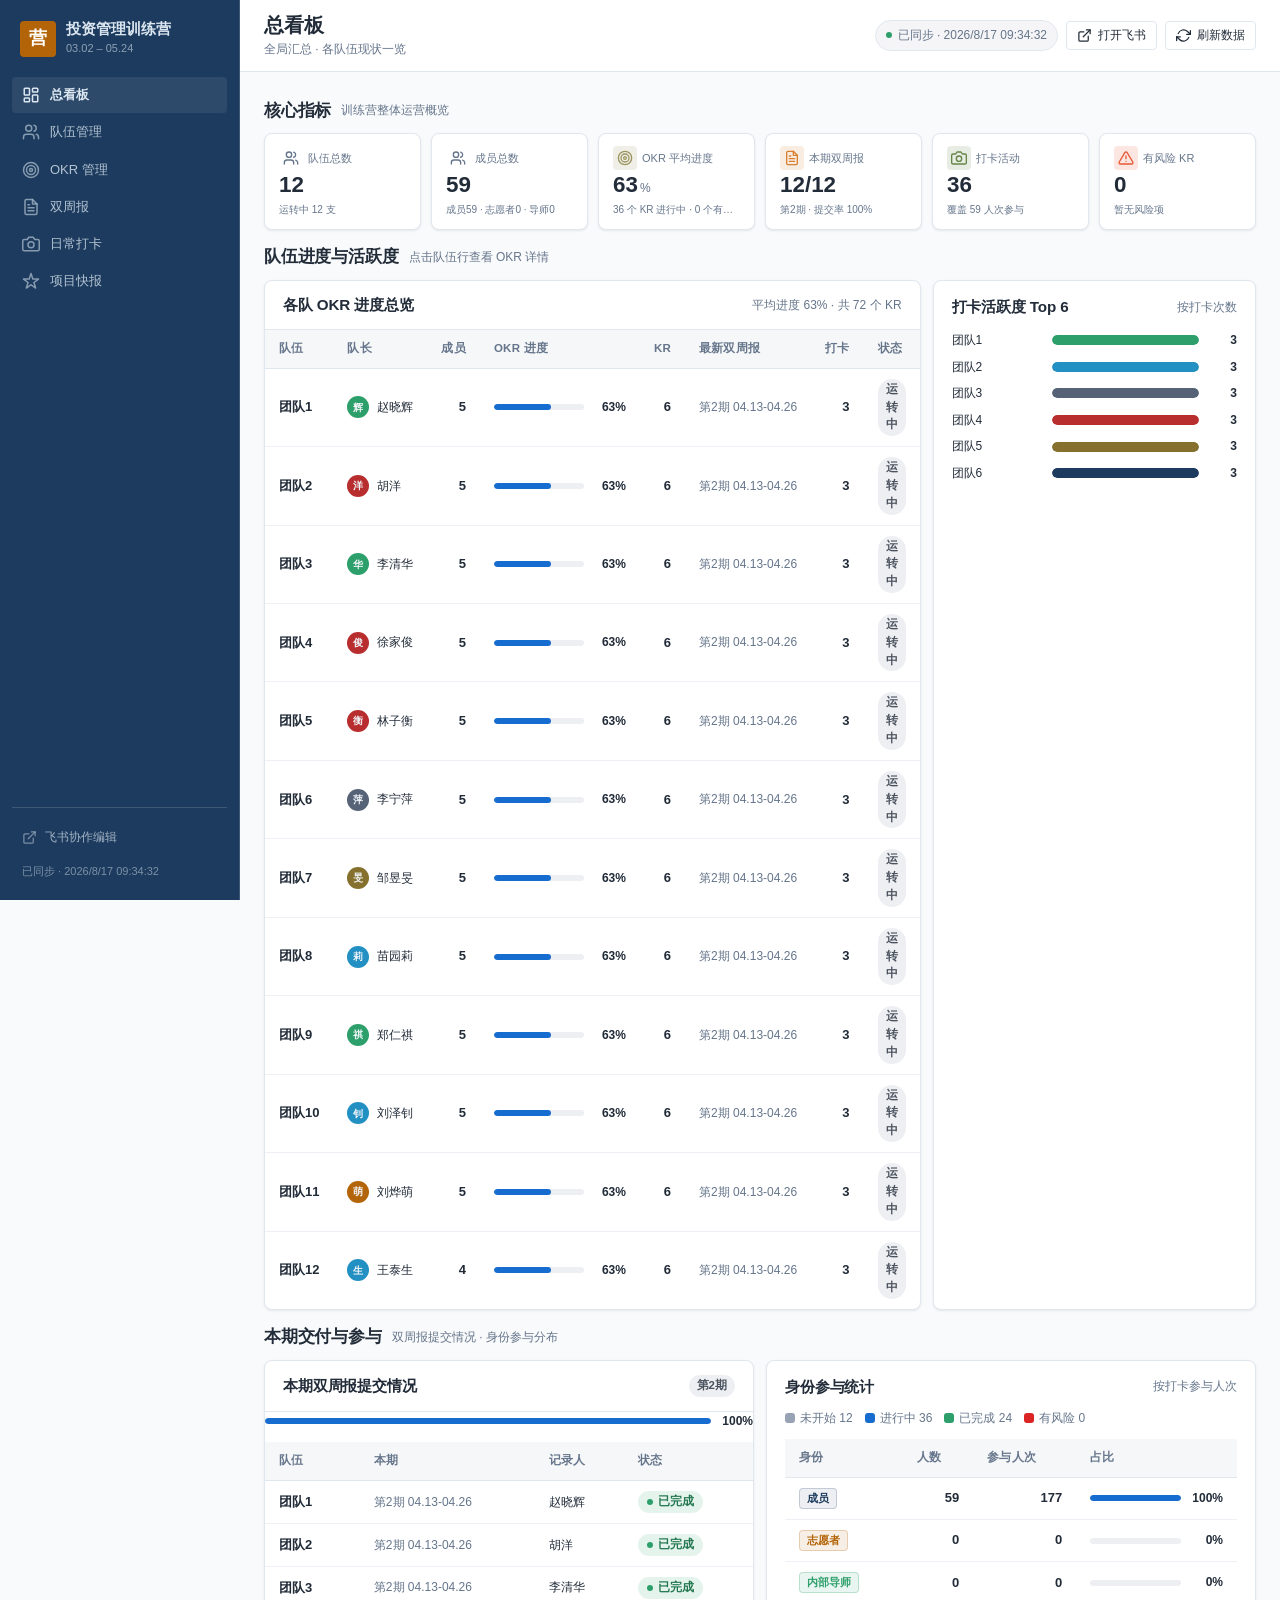
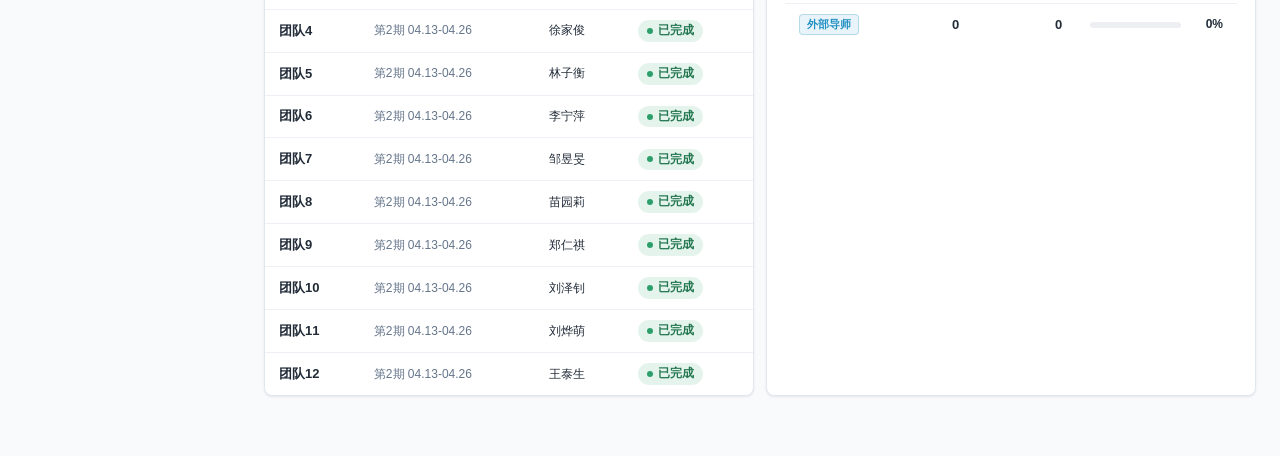
==== index.html @ fb4d17b4 "init: 投资管理训练营运营看板 + 飞书API自动同步" ====
<!DOCTYPE html>
<html lang="zh-CN">
<head>
  <meta charset="UTF-8">
  <meta name="viewport" content="width=device-width, initial-scale=1.0">
  <title>总看板 · 投资管理训练营运营进度看板</title>
  <link rel="stylesheet" href="assets/css/kanban.css">
</head>
<body>
<script src="assets/js/data.js"></script>
<script src="assets/js/app.js"></script>
<script>
(function () {
  const view = K.mount('overview', {
    title: '总看板',
    crumb: '全局汇总 · 各队伍现状一览',
    tools: '<button class="btn btn-outline btn-sm" onclick="K.openFeishu()">' + K.icon('external', 15) + ' 打开飞书</button><button class="btn btn-outline btn-sm" onclick="K.toast(\'管理员运行同步脚本即可刷新：node scripts/sync-via-lark-cli.mjs\')">' + K.icon('refresh', 15) + ' 刷新数据</button>'
  });

  const D = K.data;
  const teams = K.teams();
  const krs = D.keyResults || [];
  const reports = D.biweeklyReports || [];
  const checkins = D.checkins || [];
  const members = D.members || [];

  // 最新双周期
  const periodNum = (label) => { const m = /第(\d+)期/.exec(label || ''); return m ? +m[1] : 0; };
  const maxPeriod = reports.reduce((a, r) => Math.max(a, periodNum(r.period)), 0);
  const latestLabel = maxPeriod ? `第${maxPeriod}期` : '—';
  const submittedTeamIds = new Set(reports.filter(r => periodNum(r.period) === maxPeriod).map(r => r.teamId));
  const submitRate = teams.length ? Math.round(submittedTeamIds.size / teams.length * 100) : 0;

  const avgProgress = krs.length ? Math.round(krs.reduce((a, k) => a + k.progress, 0) / krs.length) : 0;
  const doingKRs = krs.filter(k => k.status === '进行中').length;
  const riskKRs = krs.filter(k => k.status === '有风险').length;

  // 身份统计
  const idStats = K.identityStats();

  // 打卡 Top（按次数）
  const checkinTop = teams.map(t => ({ t, n: K.checkinCount(t.id) })).sort((a, b) => b.n - a.n).slice(0, 6);
  const maxChk = Math.max(1, ...checkinTop.map(x => x.n));

  // 打卡覆盖人次（合并队伍与志愿者参与者）
  const checkinParticipants = new Set(checkins.flatMap(c => [...(c.teamParticipantIds || []), ...(c.volunteerParticipantIds || [])]));

  // 状态分布
  const statusDist = ['未开始', '进行中', '已完成', '有风险'].map(st => ({
    st, n: krs.filter(k => k.status === st).length
  }));
  const statusColor = { '未开始': 'var(--c-todo)', '进行中': 'var(--c-doing)', '已完成': 'var(--c-done)', '有风险': 'var(--c-risk)' };

  let html = '';

  // ===== 分区一：核心指标 =====
  html += '<div class="section-title"><h2>核心指标</h2><span class="hint">训练营整体运营概览</span></div>';
  html += '<div class="stat-grid mb-4">';
  html += K.statCard({ label: '队伍总数', value: teams.length, foot: `运转中 ${teams.filter(t => t.status === '运转中').length} 支`, ico: K.icon('users', 16) });
  html += K.statCard({ label: '成员总数', value: members.length, foot: `成员${idStats[0].count} · 志愿者${idStats[1].count} · 导师${idStats[2].count + idStats[3].count}`, ico: K.icon('users', 16) });
  html += K.statCard({ label: 'OKR 平均进度', value: avgProgress, unit: '%', foot: `${doingKRs} 个 KR 进行中 · ${riskKRs} 个有风险`, ico: K.icon('target', 16), icoColor: '55 24% 49%' });
  html += K.statCard({ label: '本期双周报', value: `${submittedTeamIds.size}/${teams.length}`, foot: `${latestLabel} · 提交率 ${submitRate}%`, ico: K.icon('report', 16), icoColor: '28 70% 52%' });
  html += K.statCard({ label: '打卡活动', value: checkins.length, foot: `覆盖 ${checkinParticipants.size} 人次参与`, ico: K.icon('camera', 16), icoColor: '92 30% 40%' });
  html += K.statCard({ label: '有风险 KR', value: riskKRs, foot: riskKRs ? '需关注，见 OKR 管理' : '暂无风险项', ico: K.icon('alert', 16), icoColor: '12 78% 55%' });
  html += '</div>';

  // ===== 分区二：队伍进度与活跃度 =====
  html += '<div class="section-title"><h2>队伍进度与活跃度</h2><span class="hint">点击队伍行查看 OKR 详情</span></div>';
  html += '<div class="grid mb-4" style="grid-template-columns: 1.9fr 1fr">';
  // 各队 OKR 进度表
  html += '<div class="card card-flush"><div class="card-head"><h2>各队 OKR 进度总览</h2><div class="head-spacer"></div><span class="text-muted text-sm">平均进度 ' + avgProgress + '% · 共 ' + krs.length + ' 个 KR</span></div><div class="card-body"><div class="table-wrap"><table class="table"><thead><tr><th style="white-space:nowrap">队伍</th><th style="white-space:nowrap">队长</th><th class="text-right" style="white-space:nowrap">成员</th><th style="min-width:160px">OKR 进度</th><th class="text-right" style="white-space:nowrap">KR</th><th style="white-space:nowrap">最新双周报</th><th class="text-right" style="white-space:nowrap">打卡</th><th style="white-space:nowrap">状态</th></tr></thead><tbody>';
  teams.forEach(t => {
    const prog = K.teamProgress(t.id);
    const tkrs = K.krs(t.id);
    const rep = K.latestReport(t.id);
    const row = `location.href='okr.html?team=${t.id}'`;
    html += `<tr class="row-link" onclick="${row}" style="cursor:pointer">`;
    html += `<td class="cell-strong" style="white-space:nowrap">${K.escape(t.name)}</td>`;
    html += `<td><div class="flex items-center gap-2" style="white-space:nowrap">${K.avatar(t.leader, 'sm')}<span class="text-sm">${K.escape(t.leader)}</span></div></td>`;
    html += `<td class="text-right tnum">${t.memberCount}</td>`;
    html += `<td>${K.progressHtml(prog, prog === 100 ? '已完成' : prog === 0 ? '未开始' : '进行中')}</td>`;
    html += `<td class="text-right tnum">${tkrs.length}</td>`;
    html += `<td class="cell-muted text-sm" style="white-space:nowrap">${rep ? K.escape(rep.period) : '<span class="text-muted">未提交</span>'}</td>`;
    html += `<td class="text-right tnum">${K.checkinCount(t.id)}</td>`;
    html += `<td><span class="chip">${K.escape(t.status)}</span></td>`;
    html += '</tr>';
  });
  html += '</tbody></table></div></div></div>';

  // 打卡活跃度 Top 6（横向进度条，更易读）
  html += '<div class="card card-pad"><div class="card-head" style="padding:0 0 14px;border:none"><h2>打卡活跃度 Top 6</h2><div class="head-spacer"></div><span class="text-muted text-sm">按打卡次数</span></div>';
  checkinTop.forEach(x => {
    const pct = Math.round(x.n / maxChk * 100);
    const col = K.colorFor(x.t.name);
    html += `<div class="progress mb-2" style="gap:10px">`;
    html += `<span class="text-sm" style="width:90px;flex-shrink:0;white-space:nowrap;overflow:hidden;text-overflow:ellipsis" title="${K.escape(x.t.name)}">${K.escape(x.t.name)}</span>`;
    html += `<div class="pbar" style="height:10px"><div class="pfill" style="width:${Math.max(3, pct)}%;background:hsl(${col})"></div></div>`;
    html += `<div class="pval" style="min-width:28px">${x.n}</div>`;
    html += `</div>`;
  });
  html += '</div>';
  html += '</div>';

  // ===== 分区三：本期交付与参与 =====
  html += '<div class="section-title"><h2>本期交付与参与</h2><span class="hint">双周报提交情况 · 身份参与分布</span></div>';
  html += '<div class="grid grid-2">';
  // 双周报提交情况
  html += '<div class="card card-flush"><div class="card-head"><h2>本期双周报提交情况</h2><div class="head-spacer"></div><span class="chip">' + K.escape(latestLabel) + '</span></div><div class="card-body">';
  html += '<div class="progress mb-3"><div class="pbar"><div class="pfill" style="width:'+submitRate+'%"></div></div><div class="pval">'+submitRate+'%</div></div>';
  html += '<div class="table-wrap"><table class="table"><thead><tr><th>队伍</th><th>本期</th><th>记录人</th><th>状态</th></tr></thead><tbody>';
  teams.forEach(t => {
    const rep = reports.filter(r => r.teamId === t.id && periodNum(r.period) === maxPeriod)[0];
    html += '<tr>';
    html += `<td class="cell-strong">${K.escape(t.name)}</td>`;
    html += `<td class="cell-muted text-sm">${rep ? K.escape(rep.period) : '—'}</td>`;
    html += `<td class="text-sm">${rep ? K.escape(rep.recorder) : '—'}</td>`;
    html += `<td>${rep ? K.statusChip('已完成') : '<span class="status status--todo"><span class="sdot"></span>未提交</span>'}</td>`;
    html += '</tr>';
  });
  html += '</tbody></table></div></div></div>';

  // 身份参与统计
  html += '<div class="card card-pad"><div class="card-head" style="padding:0 0 12px;border:none"><h2>身份参与统计</h2><div class="head-spacer"></div><span class="text-muted text-sm">按打卡参与人次</span></div>';
  html += '<div class="legend mb-3">';
  statusDist.forEach(d => html += `<span class="lg"><span class="lg-sw" style="background:hsl(${statusColor[d.st]})"></span>${K.escape(d.st)} ${d.n}</span>`);
  html += '</div>';
  html += '<div class="table-wrap"><table class="table"><thead><tr><th>身份</th><th class="text-right">人数</th><th class="text-right">参与人次</th><th style="min-width:120px">占比</th></tr></thead><tbody>';
  const totalPart = idStats.reduce((a, x) => a + x.participation, 0) || 1;
  idStats.forEach(x => {
    const pct = Math.round(x.participation / totalPart * 100);
    html += `<tr><td>${K.identityBadge(x.identity)}</td><td class="text-right tnum">${x.count}</td><td class="text-right tnum">${x.participation}</td><td>${K.progressHtml(pct, '进行中')}</td></tr>`;
  });
  html += '</tbody></table></div></div>';
  html += '</div>';

  view.innerHTML = html;
})();
</script>
</body>
</html>
---- assets/css/kanban.css ----
/* ==========================================================================
   投资管理训练营 · 运营进度看板
   kanban.css — 专业商务仪表盘样式（深蓝主题）
   含：主题 token + 语义 token + 组件样式（原 colors_and_type.css 已合并）
   ========================================================================== */

/* ---------- 主题 token ---------- */
:root {
  --background: 220 14% 98%;
  --card: 0 0% 100%;
  --popover: 0 0% 100%;

  --foreground: 215 25% 18%;
  --card-foreground: 215 25% 18%;
  --popover-foreground: 215 25% 18%;
  --muted-foreground: 215 16% 47%;

  --primary: 212 54% 24%;
  --primary-foreground: 210 40% 96%;
  --secondary: 215 16% 47%;
  --secondary-foreground: 0 0% 100%;
  --muted: 220 14% 94%;
  --accent: 32 91% 37%;
  --accent-foreground: 0 0% 100%;

  --destructive: 0 72% 42%;
  --destructive-foreground: 0 0% 100%;

  --border: 214 32% 91%;
  --input: 220 14% 94%;
  --ring: 212 54% 24%;

  --chart-1: 212 54% 24%;
  --chart-2: 32 91% 37%;
  --chart-3: 0 72% 42%;
  --chart-4: 152 56% 40%;
  --chart-5: 199 70% 45%;

  --sidebar: 212 54% 24%;
  --sidebar-foreground: 210 40% 90%;
  --sidebar-primary: 210 40% 96%;
  --sidebar-primary-foreground: 212 54% 24%;
  --sidebar-accent: 212 40% 30%;
  --sidebar-accent-foreground: 210 40% 96%;
  --sidebar-border: 212 30% 35%;
  --sidebar-ring: 210 40% 96%;

  --font-sans: -apple-system, BlinkMacSystemFont, "Segoe UI", "PingFang SC", "Microsoft YaHei", "Hiragino Sans GB", sans-serif;
  --font-serif: var(--font-sans);
  --font-mono: ui-monospace, "Cascadia Code", "Consolas", monospace;
  --radius: 8px;
  --shadow-x: 0px;
  --shadow-y: 1px;
  --shadow-blur: 3px;
  --shadow-spread: 0px;
  --shadow-opacity: 0.06;
  --shadow-color: hsl(215 25% 18%);
  --shadow-2xs: 0px 1px 2px 0px hsl(215 25% 18% / 0.04);
  --shadow-xs: 0px 1px 3px 0px hsl(215 25% 18% / 0.05);
  --shadow-sm: 0px 1px 3px 0px hsl(215 25% 18% / 0.06), 0px 1px 2px -1px hsl(215 25% 18% / 0.05);
  --shadow: 0px 2px 4px 0px hsl(215 25% 18% / 0.07), 0px 1px 2px -1px hsl(215 25% 18% / 0.05);
  --shadow-md: 0px 4px 6px -1px hsl(215 25% 18% / 0.08), 0px 2px 4px -2px hsl(215 25% 18% / 0.05);
  --shadow-lg: 0px 6px 12px -2px hsl(215 25% 18% / 0.10), 0px 4px 6px -2px hsl(215 25% 18% / 0.06);
  --shadow-xl: 0px 10px 20px -3px hsl(215 25% 18% / 0.12), 0px 6px 10px -4px hsl(215 25% 18% / 0.08);
  --shadow-2xl: 0px 20px 40px -8px hsl(215 25% 18% / 0.15);
  --tracking-normal: 0;
  --spacing: 0.25rem;

  /* ---------- 语义扩展 token ---------- */
  --r-card: 8px;
  --r-panel: 6px;
  --r-table: 6px;
  --r-sm: 4px;
  --r-pill: 999px;

  --font-display: var(--font-sans);
  --font-body: var(--font-sans);
  --font-mono: ui-monospace, "Cascadia Code", "Consolas", monospace;

  --c-todo: 215 16% 65%;
  --c-todo-fg: 215 20% 35%;
  --c-doing: 212 80% 45%;
  --c-doing-fg: 212 80% 30%;
  --c-done: 152 56% 40%;
  --c-done-fg: 152 56% 30%;
  --c-risk: 0 72% 50%;
  --c-risk-fg: 0 72% 42%;

  --id-member: 212 54% 24%;
  --id-volunteer: 32 91% 37%;
  --id-mentor-in: 152 56% 40%;
  --id-mentor-out: 199 70% 45%;

  --shadow-card: 0 1px 3px hsl(215 25% 18% / 0.06), 0 1px 2px hsl(215 25% 18% / 0.04);
  --shadow-pop: 0 8px 30px hsl(215 25% 18% / 0.12);
  --sidebar-w: 240px;
}

body {
  letter-spacing: var(--tracking-normal);
}

/* ---------- 基础重置 ---------- */
*, *::before, *::after { box-sizing: border-box; }
html { -webkit-text-size-adjust: 100%; }
body {
  margin: 0;
  font-family: var(--font-body);
  font-size: 14px;
  line-height: 1.55;
  color: hsl(var(--foreground));
  background: hsl(var(--background));
  -webkit-font-smoothing: antialiased;
}
h1, h2, h3, h4 { font-family: var(--font-display); font-weight: 600; letter-spacing: -0.01em; margin: 0; line-height: 1.3; }
h1 { font-size: 1.5rem; }
h2 { font-size: 1.1rem; }
h3 { font-size: 1rem; }
a { color: inherit; text-decoration: none; }
button { font-family: inherit; cursor: pointer; }
input, select, textarea { font-family: inherit; font-size: inherit; }
img { max-width: 100%; display: block; }
::selection { background: hsl(var(--primary) / 0.12); }

/* ---------- 应用骨架 ---------- */
.app-shell { display: grid; grid-template-columns: var(--sidebar-w) 1fr; min-height: 100vh; }

/* 侧边栏 — 深蓝底 */
.sidebar {
  position: sticky; top: 0; align-self: start;
  height: 100vh; overflow-y: auto;
  background: hsl(var(--sidebar));
  border-right: 1px solid hsl(var(--sidebar-border));
  display: flex; flex-direction: column;
  padding: 16px 12px 12px;
}
.brand { display: flex; align-items: center; gap: 10px; padding: 4px 8px 16px; }
.brand-mark {
  width: 36px; height: 36px; border-radius: var(--r-sm); flex-shrink: 0;
  background: hsl(var(--accent)); color: hsl(var(--accent-foreground));
  display: grid; place-items: center; font-weight: 700; font-size: 1.1rem;
}
.brand-text .brand-name { font-weight: 600; font-size: 0.95rem; line-height: 1.2; color: hsl(var(--sidebar-foreground)); }
.brand-text .brand-sub { font-size: 11px; color: hsl(var(--sidebar-foreground) / 0.6); margin-top: 2px; }

.nav-section { margin-top: 4px; }
.nav-item {
  display: flex; align-items: center; gap: 10px;
  padding: 8px 10px; border-radius: var(--r-sm);
  color: hsl(var(--sidebar-foreground) / 0.8); font-weight: 500; font-size: 13px;
  transition: background 0.12s, color 0.12s;
  margin-bottom: 1px;
}
.nav-item .nav-ico { width: 18px; height: 18px; flex-shrink: 0; opacity: 0.7; }
.nav-item:hover { background: hsl(var(--sidebar-accent)); color: hsl(var(--sidebar-foreground)); }
.nav-item.active { background: hsl(var(--sidebar-accent)); color: hsl(var(--sidebar-foreground)); font-weight: 600; }
.nav-item.active .nav-ico { opacity: 1; }
.nav-item .nav-badge { margin-left: auto; font-size: 11px; background: hsl(var(--accent) / 0.8); color: #fff; padding: 1px 7px; border-radius: var(--r-pill); font-weight: 600; }

.sidebar-foot { margin-top: auto; padding-top: 12px; border-top: 1px solid hsl(var(--sidebar-border)); }
.sidebar-link { display: flex; align-items: center; gap: 8px; padding: 8px 10px; border-radius: var(--r-sm); color: hsl(var(--sidebar-foreground) / 0.7); font-size: 12px; transition: background 0.12s, color 0.12s; }
.sidebar-link:hover { background: hsl(var(--sidebar-accent)); color: hsl(var(--sidebar-foreground)); }
.sidebar-link svg { width: 15px; height: 15px; opacity: 0.7; }
.sidebar-sync { padding: 8px 10px; font-size: 11px; color: hsl(var(--sidebar-foreground) / 0.5); }

/* 主区 */
.main { display: flex; flex-direction: column; min-width: 0; }
.topbar {
  position: sticky; top: 0; z-index: 20;
  display: flex; align-items: center; gap: 14px;
  padding: 12px 24px;
  background: hsl(var(--card) / 0.92); backdrop-filter: blur(8px);
  border-bottom: 1px solid hsl(var(--border));
}
.topbar .page-title { display: flex; flex-direction: column; gap: 2px; }
.topbar .page-title h1 { font-size: 1.25rem; }
.topbar .page-title .crumb { font-size: 12px; color: hsl(var(--muted-foreground)); }
.topbar .topbar-spacer { flex: 1; }
.topbar .topbar-meta { display: flex; align-items: center; gap: 8px; }

.sync-chip {
  display: inline-flex; align-items: center; gap: 6px;
  font-size: 12px; color: hsl(var(--muted-foreground));
  padding: 5px 10px; border-radius: var(--r-pill);
  background: hsl(var(--muted) / 0.6); border: 1px solid hsl(var(--border));
}
.sync-chip .dot { width: 6px; height: 6px; border-radius: 50%; background: hsl(var(--c-done)); }
.sync-chip .dot.sample { background: hsl(var(--c-doing)); }

.content { padding: 24px 24px 60px; max-width: 1480px; width: 100%; }
.content-tight { padding-top: 8px; }

/* ---------- 卡片 ---------- */
.card {
  background: hsl(var(--card));
  border: 1px solid hsl(var(--border));
  border-radius: var(--r-card);
  box-shadow: var(--shadow-card);
}
.card-pad { padding: 16px 18px; }
.card-head { display: flex; align-items: center; gap: 10px; padding: 14px 18px; border-bottom: 1px solid hsl(var(--border)); }
.card-head h2, .card-head h3 { font-size: 0.95rem; }
.card-head .head-spacer { flex: 1; }
.card-body { padding: 14px 18px; }
.card-flush .card-body { padding: 0; }

.section-title { display: flex; align-items: center; gap: 10px; margin: 4px 0 12px; }
.section-title h2 { font-size: 1.05rem; }
.section-title .hint { font-size: 12px; color: hsl(var(--muted-foreground)); }

/* ---------- 指标卡 ---------- */
.stat-grid { display: grid; grid-template-columns: repeat(6, 1fr); gap: 10px; }
.stat { background: hsl(var(--card)); border: 1px solid hsl(var(--border)); border-radius: var(--r-card); padding: 12px 14px; box-shadow: var(--shadow-card); min-width: 0; }
.stat .stat-label { font-size: 11px; color: hsl(var(--muted-foreground)); display: flex; align-items: center; gap: 5px; white-space: nowrap; overflow: hidden; text-overflow: ellipsis; }
.stat .stat-value { font-size: 1.4rem; font-weight: 700; margin-top: 4px; line-height: 1; color: hsl(var(--foreground)); }
.stat .stat-value .unit { font-size: 0.75rem; color: hsl(var(--muted-foreground)); font-weight: 400; margin-left: 2px; }
.stat .stat-foot { font-size: 10px; color: hsl(var(--muted-foreground)); margin-top: 5px; white-space: nowrap; overflow: hidden; text-overflow: ellipsis; }
.stat .stat-ico { width: 24px; height: 24px; border-radius: var(--r-sm); display: grid; place-items: center; flex-shrink: 0; }
@media (max-width: 1200px) { .stat-grid { grid-template-columns: repeat(3, 1fr); } }
@media (max-width: 768px) { .stat-grid { grid-template-columns: repeat(2, 1fr); } }

/* ---------- 按钮 ---------- */
.btn { display: inline-flex; align-items: center; justify-content: center; gap: 6px; padding: 7px 14px; border-radius: var(--r-sm); border: 1px solid transparent; font-size: 13px; font-weight: 500; transition: all 0.12s; white-space: nowrap; background: transparent; }
.btn svg { width: 15px; height: 15px; }
.btn-primary { background: hsl(var(--primary)); color: hsl(var(--primary-foreground)); }
.btn-primary:hover { background: hsl(var(--primary) / 0.9); }
.btn-outline { border-color: hsl(var(--border)); color: hsl(var(--foreground)); background: hsl(var(--card)); }
.btn-outline:hover { background: hsl(var(--muted) / 0.5); border-color: hsl(var(--primary) / 0.3); }
.btn-ghost { color: hsl(var(--foreground) / 0.85); }
.btn-ghost:hover { background: hsl(var(--muted) / 0.6); }
.btn-accent { background: hsl(var(--accent)); color: hsl(var(--accent-foreground)); }
.btn-accent:hover { background: hsl(var(--accent) / 0.9); }
.btn-sm { padding: 5px 10px; font-size: 12px; }
.btn:disabled { opacity: 0.5; cursor: not-allowed; }

/* ---------- 徽标/状态/身份 ---------- */
.chip { display: inline-flex; align-items: center; gap: 4px; padding: 2px 8px; border-radius: var(--r-pill); font-size: 11.5px; font-weight: 600; background: hsl(var(--muted)); color: hsl(var(--foreground) / 0.8); }

.status { display: inline-flex; align-items: center; gap: 5px; padding: 2px 9px; border-radius: var(--r-pill); font-size: 11.5px; font-weight: 600; }
.status .sdot { width: 6px; height: 6px; border-radius: 50%; }
.status--todo { background: hsl(var(--c-todo) / 0.15); color: hsl(var(--c-todo-fg)); }
.status--todo .sdot { background: hsl(var(--c-todo)); }
.status--doing { background: hsl(var(--c-doing) / 0.12); color: hsl(var(--c-doing-fg)); }
.status--doing .sdot { background: hsl(var(--c-doing)); }
.status--done { background: hsl(var(--c-done) / 0.12); color: hsl(var(--c-done-fg)); }
.status--done .sdot { background: hsl(var(--c-done)); }
.status--risk { background: hsl(var(--c-risk) / 0.12); color: hsl(var(--c-risk-fg)); }
.status--risk .sdot { background: hsl(var(--c-risk)); }

.identity-badge { display: inline-flex; align-items: center; padding: 1px 7px; border-radius: var(--r-sm); font-size: 11px; font-weight: 600; border: 1px solid transparent; }
.id-成员 { background: hsl(var(--id-member) / 0.08); color: hsl(var(--id-member)); border-color: hsl(var(--id-member) / 0.2); }
.id-志愿者 { background: hsl(var(--id-volunteer) / 0.1); color: hsl(var(--id-volunteer)); border-color: hsl(var(--id-volunteer) / 0.25); }
.id-内部导师 { background: hsl(var(--id-mentor-in) / 0.1); color: hsl(var(--id-mentor-in)); border-color: hsl(var(--id-mentor-in) / 0.25); }
.id-外部导师 { background: hsl(var(--id-mentor-out) / 0.1); color: hsl(var(--id-mentor-out)); border-color: hsl(var(--id-mentor-out) / 0.25); }

/* ---------- 进度条 ---------- */
.progress { display: flex; align-items: center; gap: 8px; }
.progress .pbar { flex: 1; height: 6px; border-radius: var(--r-pill); background: hsl(var(--muted)); overflow: hidden; min-width: 50px; }
.progress .pbar .pfill { height: 100%; border-radius: var(--r-pill); background: hsl(var(--c-doing)); transition: width 0.4s; }
.progress .pval { font-size: 12px; font-weight: 600; min-width: 34px; text-align: right; font-variant-numeric: tabular-nums; }
.pfill.is-done { background: hsl(var(--c-done)); }
.pfill.is-risk { background: hsl(var(--c-risk)); }
.pfill.is-todo { background: hsl(var(--c-todo)); }

/* ---------- 表格 ---------- */
.table-wrap { overflow-x: auto; }
.table { width: 100%; border-collapse: collapse; font-size: 13px; }
.table thead th {
  text-align: left; padding: 10px 14px; font-size: 11.5px; font-weight: 600; letter-spacing: 0.02em;
  color: hsl(var(--muted-foreground)); background: hsl(var(--muted) / 0.5);
  border-bottom: 1px solid hsl(var(--border)); white-space: nowrap;
}
.table tbody td { padding: 10px 14px; border-bottom: 1px solid hsl(var(--border) / 0.6); vertical-align: middle; }
.table tbody tr:last-child td { border-bottom: none; }
.table tbody tr { transition: background 0.1s; }
.table tbody tr:hover { background: hsl(var(--primary) / 0.03); }
.table .cell-strong { font-weight: 600; }
.table .cell-muted { color: hsl(var(--muted-foreground)); font-size: 12px; }
.table .row-link { cursor: pointer; }
.tnum { font-variant-numeric: tabular-nums; font-weight: 600; }

/* ---------- 头像 ---------- */
.avatar { width: 28px; height: 28px; border-radius: 50%; background: hsl(var(--primary)); color: hsl(var(--primary-foreground)); display: grid; place-items: center; font-size: 11px; font-weight: 600; flex-shrink: 0; }
.avatar-sm { width: 22px; height: 22px; font-size: 10px; }
.avatar-lg { width: 36px; height: 36px; font-size: 13px; }
.avatar-stack { display: flex; }
.avatar-stack .avatar { margin-left: -6px; border: 2px solid hsl(var(--card)); }
.avatar-stack .avatar:first-child { margin-left: 0; }
.avatar-more { width: 28px; height: 28px; border-radius: 50%; background: hsl(var(--muted)); color: hsl(var(--muted-foreground)); display: grid; place-items: center; font-size: 11px; font-weight: 600; margin-left: -6px; border: 2px solid hsl(var(--card)); }

/* ---------- 照片占位 ---------- */
.photo-grid { display: grid; grid-template-columns: repeat(auto-fill, minmax(88px, 1fr)); gap: 8px; }
.photo-thumb { aspect-ratio: 4 / 3; border-radius: var(--r-sm); background: linear-gradient(135deg, hsl(var(--primary) / 0.06), hsl(var(--accent) / 0.08)); display: grid; place-items: center; color: hsl(var(--muted-foreground) / 0.5); border: 1px solid hsl(var(--border)); position: relative; overflow: hidden; }
.photo-thumb svg { width: 20px; height: 20px; opacity: 0.5; }
.photo-thumb .ph-name { position: absolute; bottom: 4px; left: 5px; right: 5px; font-size: 9px; color: hsl(var(--foreground) / 0.5); white-space: nowrap; overflow: hidden; text-overflow: ellipsis; }

/* ---------- 标签页 ---------- */
.tabs { display: flex; gap: 2px; border-bottom: 1px solid hsl(var(--border)); margin-bottom: 16px; }
.tab { padding: 8px 14px; font-size: 13px; font-weight: 500; color: hsl(var(--muted-foreground)); border-bottom: 2px solid transparent; margin-bottom: -1px; transition: color 0.12s, border-color 0.12s; cursor: pointer; }
.tab:hover { color: hsl(var(--foreground)); }
.tab.active { color: hsl(var(--primary)); border-bottom-color: hsl(var(--primary)); font-weight: 600; }

/* ---------- 表单 ---------- */
.field { display: flex; flex-direction: column; gap: 5px; }
.field label { font-size: 12px; font-weight: 600; color: hsl(var(--foreground) / 0.8); }
.input, .select, .textarea { width: 100%; padding: 7px 10px; border-radius: var(--r-sm); border: 1px solid hsl(var(--border)); background: hsl(var(--card)); color: hsl(var(--foreground)); transition: border-color 0.12s, box-shadow 0.12s; }
.input:focus, .select:focus, .textarea:focus { outline: none; border-color: hsl(var(--ring)); box-shadow: 0 0 0 3px hsl(var(--ring) / 0.12); }
.textarea { resize: vertical; min-height: 80px; }
.select { appearance: none; background-image: url("data:image/svg+xml,%3Csvg xmlns='http://www.w3.org/2000/svg' width='12' height='12' viewBox='0 0 24 24' fill='none' stroke='%23999' stroke-width='2'%3E%3Cpath d='m6 9 6 6 6-6'/%3E%3C/svg%3E"); background-repeat: no-repeat; background-position: right 10px center; padding-right: 30px; }

/* ---------- 工具栏/筛选 ---------- */
.toolbar { display: flex; align-items: center; gap: 10px; flex-wrap: wrap; margin-bottom: 14px; }
.toolbar .toolbar-spacer { flex: 1; }
.search { position: relative; }
.search svg { position: absolute; left: 10px; top: 50%; transform: translateY(-50%); width: 15px; height: 15px; color: hsl(var(--muted-foreground)); }
.search input { padding-left: 32px; width: 220px; }
.seg { display: inline-flex; background: hsl(var(--muted) / 0.5); border-radius: var(--r-sm); padding: 3px; gap: 2px; }
.seg button { padding: 4px 11px; border-radius: 4px; font-size: 12px; font-weight: 500; color: hsl(var(--muted-foreground)); background: transparent; border: none; }
.seg button.active { background: hsl(var(--card)); color: hsl(var(--primary)); box-shadow: 0 1px 2px hsl(215 25% 18% / 0.08); font-weight: 600; }

/* ---------- OKR 树 ---------- */
.okr-tree { display: flex; flex-direction: column; gap: 12px; }
.obj-block { border: 1px solid hsl(var(--border)); border-radius: var(--r-card); overflow: hidden; }
.obj-head { display: flex; align-items: center; gap: 10px; padding: 12px 16px; background: hsl(var(--primary) / 0.04); border-bottom: 1px solid hsl(var(--border)); }
.obj-head .o-tag { font-weight: 700; font-size: 12px; color: hsl(var(--primary)); background: hsl(var(--primary) / 0.08); padding: 2px 8px; border-radius: var(--r-sm); }
.obj-list { padding: 6px 10px 10px 38px; display: flex; flex-direction: column; gap: 2px; }
.kr-row { display: flex; align-items: center; gap: 10px; padding: 8px 12px; border-radius: var(--r-sm); }
.kr-row:hover { background: hsl(var(--primary) / 0.03); }
.kr-row .kr-tag { font-size: 11px; font-weight: 700; color: hsl(var(--accent)); min-width: 32px; }
.kr-row .kr-title { flex: 1; font-size: 13px; }

/* ---------- 时间线/记录 ---------- */
.timeline { display: flex; flex-direction: column; gap: 0; }
.tl-item { display: flex; gap: 14px; padding-bottom: 16px; position: relative; }
.tl-item:not(:last-child)::before { content: ''; position: absolute; left: 11px; top: 26px; bottom: 0; width: 1px; background: hsl(var(--border)); }
.tl-dot { width: 22px; height: 22px; border-radius: 50%; background: hsl(var(--card)); border: 2px solid hsl(var(--primary)); display: grid; place-items: center; flex-shrink: 0; margin-top: 2px; }
.tl-body { flex: 1; }

/* ---------- 空态 ---------- */
.empty { text-align: center; padding: 36px 20px; color: hsl(var(--muted-foreground)); }
.empty svg { width: 36px; height: 36px; opacity: 0.35; margin: 0 auto 8px; }

/* ---------- 网格工具 ---------- */
.grid { display: grid; gap: 12px; }
.grid-2 { grid-template-columns: repeat(2, 1fr); }
.grid-3 { grid-template-columns: repeat(3, 1fr); }
.grid-4 { grid-template-columns: repeat(4, 1fr); }
.cols-auto { display: grid; grid-template-columns: repeat(auto-fill, minmax(280px, 1fr)); gap: 12px; }

/* ---------- 通用工具 ---------- */
.flex { display: flex; }
.items-center { align-items: center; }
.justify-between { justify-content: space-between; }
.gap-2 { gap: 8px; } .gap-3 { gap: 12px; } .gap-4 { gap: 16px; }
.mt-2 { margin-top: 8px; } .mt-3 { margin-top: 12px; } .mt-4 { margin-top: 16px; }
.mb-2 { margin-bottom: 8px; } .mb-3 { margin-bottom: 12px; } .mb-4 { margin-bottom: 16px; }
.text-muted { color: hsl(var(--muted-foreground)); }
.text-sm { font-size: 12px; }
.text-xs { font-size: 11px; }
.text-right { text-align: right; }
.font-display { font-family: var(--font-display); }
.mono { font-family: var(--font-mono); }
.nowrap { white-space: nowrap; }
.truncate { overflow: hidden; text-overflow: ellipsis; white-space: nowrap; }
.full { width: 100%; }
.divider { height: 1px; background: hsl(var(--border)); margin: 14px 0; border: none; }
.hidden { display: none !important; }

/* ---------- 图例 ---------- */
.legend { display: flex; flex-wrap: wrap; gap: 12px; font-size: 12px; color: hsl(var(--muted-foreground)); }
.legend .lg { display: inline-flex; align-items: center; gap: 5px; }
.legend .lg-sw { width: 10px; height: 10px; border-radius: 3px; }

/* ---------- 柱状条（简易图表） ---------- */
.bars { display: flex; align-items: flex-end; gap: 8px; height: 140px; padding: 8px 0; }
.bar-col { flex: 1; display: flex; flex-direction: column; align-items: center; gap: 5px; height: 100%; justify-content: flex-end; }
.bar { width: 60%; max-width: 36px; border-radius: 4px 4px 0 0; background: hsl(var(--primary)); transition: height 0.4s; min-height: 2px; }
.bar-label { font-size: 11px; color: hsl(var(--muted-foreground)); }
.bar-val { font-size: 11px; font-weight: 600; }

/* ---------- 响应式 ---------- */
@media (max-width: 1100px) {
  .grid-4 { grid-template-columns: repeat(2, 1fr); }
}
@media (max-width: 860px) {
  .app-shell { grid-template-columns: 1fr; }
  .sidebar { position: fixed; left: -260px; z-index: 100; transition: left 0.2s; box-shadow: var(--shadow-pop); }
  .sidebar.open { left: 0; }
  .content { padding: 16px 14px 50px; }
  .topbar { padding: 10px 14px; }
  .grid-2, .grid-3, .grid-4 { grid-template-columns: 1fr; }
  .menu-toggle { display: inline-flex !important; }
}
.menu-toggle { display: none; align-items: center; justify-content: center; width: 34px; height: 34px; border-radius: var(--r-sm); border: 1px solid hsl(var(--border)); background: hsl(var(--card)); }

/* 滚动条 */
::-webkit-scrollbar { width: 8px; height: 8px; }
::-webkit-scrollbar-thumb { background: hsl(var(--border)); border-radius: 8px; border: 2px solid hsl(var(--background)); }
::-webkit-scrollbar-thumb:hover { background: hsl(var(--muted-foreground) / 0.4); }

/* 打印（快报导出友好） */
@media print {
  .sidebar, .topbar, .no-print { display: none !important; }
  .main, .content { max-width: 100%; }
  .card { box-shadow: none; break-inside: avoid; }
  body { background: white; }
}
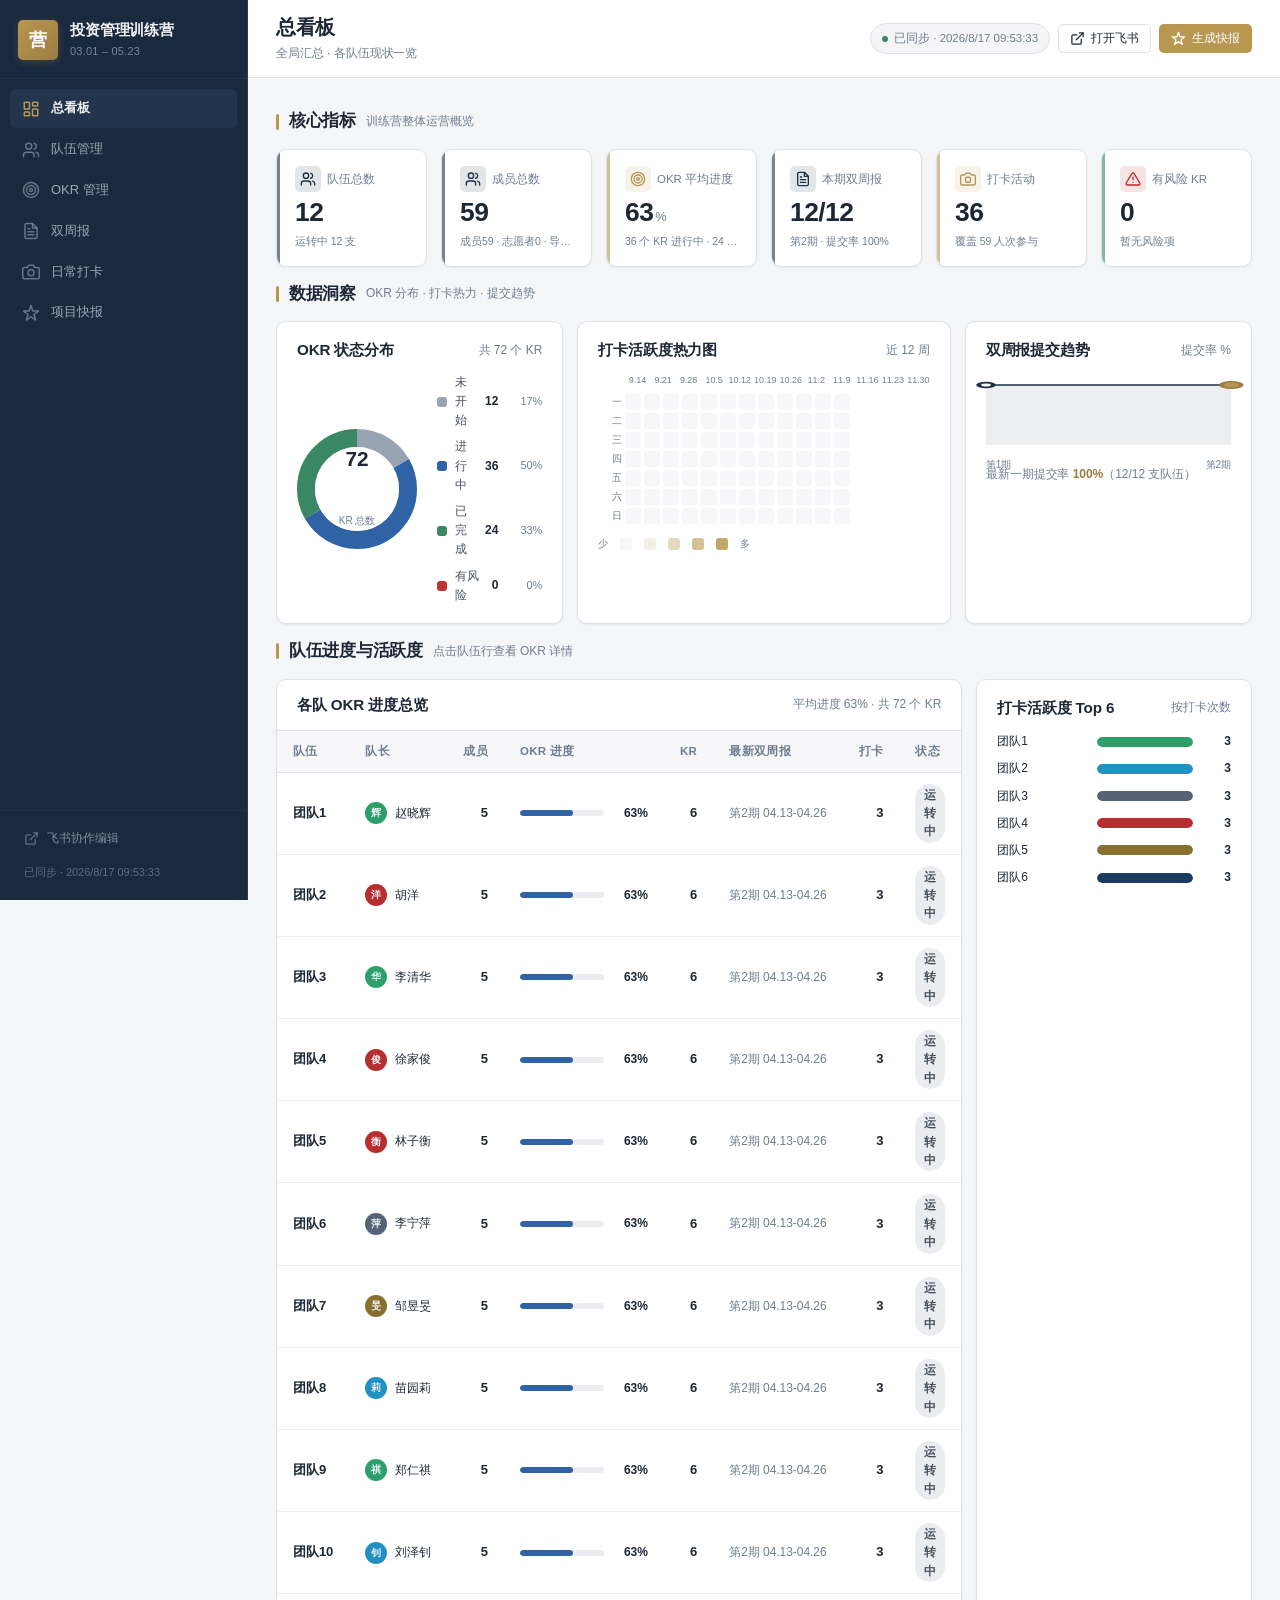
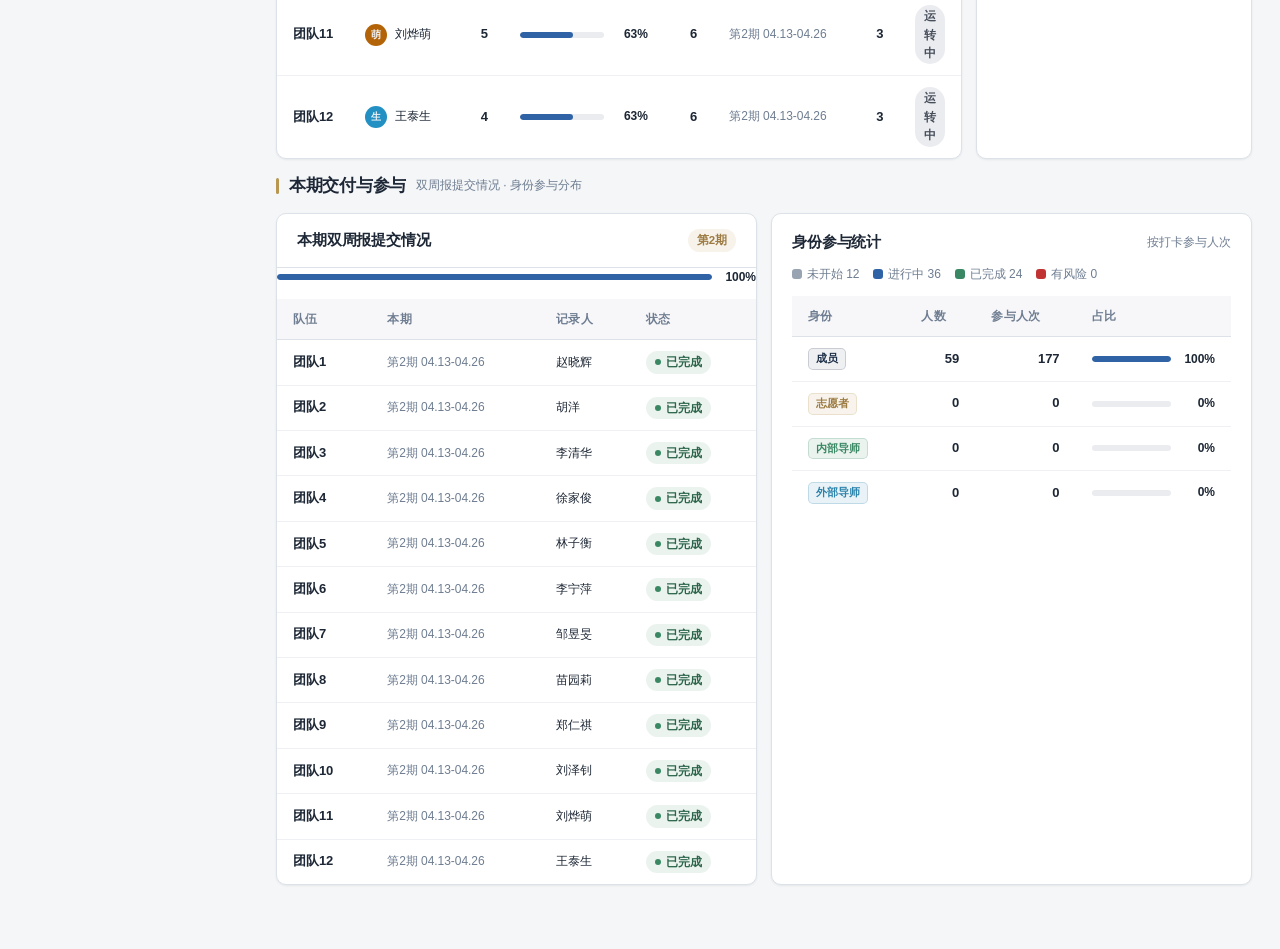
==== commit 07d641b7: "design: 深蓝+金色配色重构 + 总看板新增图表（OKR分布/打卡热力/双周报趋势）" ====
--- a/index.html
+++ b/index.html
@@ -14,7 +14,7 @@
   const view = K.mount('overview', {
     title: '总看板',
     crumb: '全局汇总 · 各队伍现状一览',
-    tools: '<button class="btn btn-outline btn-sm" onclick="K.openFeishu()">' + K.icon('external', 15) + ' 打开飞书</button><button class="btn btn-outline btn-sm" onclick="K.toast(\'管理员运行同步脚本即可刷新：node scripts/sync-via-lark-cli.mjs\')">' + K.icon('refresh', 15) + ' 刷新数据</button>'
+    tools: '<button class="btn btn-outline btn-sm" onclick="K.openFeishu()">' + K.icon('external', 15) + ' 打开飞书</button><button class="btn btn-gold btn-sm" onclick="location.href=\'quick-brief.html\'">' + K.icon('brief', 15) + ' 生成快报</button>'
   });
 
   const D = K.data;
@@ -24,7 +24,7 @@
   const checkins = D.checkins || [];
   const members = D.members || [];
 
-  // 最新双周期
+  // 双周报期数
   const periodNum = (label) => { const m = /第(\d+)期/.exec(label || ''); return m ? +m[1] : 0; };
   const maxPeriod = reports.reduce((a, r) => Math.max(a, periodNum(r.period)), 0);
   const latestLabel = maxPeriod ? `第${maxPeriod}期` : '—';
@@ -34,37 +34,88 @@
   const avgProgress = krs.length ? Math.round(krs.reduce((a, k) => a + k.progress, 0) / krs.length) : 0;
   const doingKRs = krs.filter(k => k.status === '进行中').length;
   const riskKRs = krs.filter(k => k.status === '有风险').length;
+  const doneKRs = krs.filter(k => k.status === '已完成').length;
+  const todoKRs = krs.filter(k => k.status === '未开始').length;
 
-  // 身份统计
   const idStats = K.identityStats();
 
-  // 打卡 Top（按次数）
+  // 打卡 Top
   const checkinTop = teams.map(t => ({ t, n: K.checkinCount(t.id) })).sort((a, b) => b.n - a.n).slice(0, 6);
   const maxChk = Math.max(1, ...checkinTop.map(x => x.n));
-
-  // 打卡覆盖人次（合并队伍与志愿者参与者）
   const checkinParticipants = new Set(checkins.flatMap(c => [...(c.teamParticipantIds || []), ...(c.volunteerParticipantIds || [])]));
 
-  // 状态分布
-  const statusDist = ['未开始', '进行中', '已完成', '有风险'].map(st => ({
-    st, n: krs.filter(k => k.status === st).length
+  // KR 状态分布（环形图数据）
+  const statusColors = {
+    '未开始': 'var(--c-todo)',
+    '进行中': 'var(--c-doing)',
+    '已完成': 'var(--c-done)',
+    '有风险': 'var(--c-risk)'
+  };
+  const donutData = ['未开始', '进行中', '已完成', '有风险'].map(st => ({
+    label: st,
+    value: krs.filter(k => k.status === st).length,
+    color: statusColors[st]
   }));
-  const statusColor = { '未开始': 'var(--c-todo)', '进行中': 'var(--c-doing)', '已完成': 'var(--c-done)', '有风险': 'var(--c-risk)' };
+
+  // 双周报提交趋势（按期数）
+  const periodSet = new Set(reports.map(r => periodNum(r.period)));
+  const sortedPeriods = [...periodSet].sort((a, b) => a - b);
+  const trendData = sortedPeriods.map(p => {
+    const periodReports = reports.filter(r => periodNum(r.period) === p);
+    const teamIds = new Set(periodReports.map(r => r.teamId));
+    return {
+      label: `第${p}期`,
+      value: teams.length ? Math.round(teamIds.size / teams.length * 100) : 0,
+      teamCount: teamIds.size
+    };
+  });
 
   let html = '';
 
   // ===== 分区一：核心指标 =====
   html += '<div class="section-title"><h2>核心指标</h2><span class="hint">训练营整体运营概览</span></div>';
   html += '<div class="stat-grid mb-4">';
-  html += K.statCard({ label: '队伍总数', value: teams.length, foot: `运转中 ${teams.filter(t => t.status === '运转中').length} 支`, ico: K.icon('users', 16) });
-  html += K.statCard({ label: '成员总数', value: members.length, foot: `成员${idStats[0].count} · 志愿者${idStats[1].count} · 导师${idStats[2].count + idStats[3].count}`, ico: K.icon('users', 16) });
-  html += K.statCard({ label: 'OKR 平均进度', value: avgProgress, unit: '%', foot: `${doingKRs} 个 KR 进行中 · ${riskKRs} 个有风险`, ico: K.icon('target', 16), icoColor: '55 24% 49%' });
-  html += K.statCard({ label: '本期双周报', value: `${submittedTeamIds.size}/${teams.length}`, foot: `${latestLabel} · 提交率 ${submitRate}%`, ico: K.icon('report', 16), icoColor: '28 70% 52%' });
-  html += K.statCard({ label: '打卡活动', value: checkins.length, foot: `覆盖 ${checkinParticipants.size} 人次参与`, ico: K.icon('camera', 16), icoColor: '92 30% 40%' });
-  html += K.statCard({ label: '有风险 KR', value: riskKRs, foot: riskKRs ? '需关注，见 OKR 管理' : '暂无风险项', ico: K.icon('alert', 16), icoColor: '12 78% 55%' });
+  html += K.statCard({ label: '队伍总数', value: teams.length, foot: `运转中 ${teams.filter(t => t.status === '运转中').length} 支`, ico: K.icon('users', 16), icoColor: '214 42% 20%' });
+  html += K.statCard({ label: '成员总数', value: members.length, foot: `成员${idStats[0].count} · 志愿者${idStats[1].count} · 导师${idStats[2].count + idStats[3].count}`, ico: K.icon('users', 16), icoColor: '214 42% 20%' });
+  html += K.statCard({ label: 'OKR 平均进度', value: avgProgress, unit: '%', foot: `${doingKRs} 个 KR 进行中 · ${doneKRs} 个已完成`, ico: K.icon('target', 16), icoColor: '41 42% 52%', variant: 'gold' });
+  html += K.statCard({ label: '本期双周报', value: `${submittedTeamIds.size}/${teams.length}`, foot: `${latestLabel} · 提交率 ${submitRate}%`, ico: K.icon('report', 16), icoColor: '214 42% 20%' });
+  html += K.statCard({ label: '打卡活动', value: checkins.length, foot: `覆盖 ${checkinParticipants.size} 人次参与`, ico: K.icon('camera', 16), icoColor: '41 42% 52%', variant: 'gold' });
+  html += K.statCard({ label: '有风险 KR', value: riskKRs, foot: riskKRs ? '需关注，见 OKR 管理' : '暂无风险项', ico: K.icon('alert', 16), icoColor: '0 65% 45%', variant: riskKRs ? 'risk' : 'done' });
   html += '</div>';
 
-  // ===== 分区二：队伍进度与活跃度 =====
+  // ===== 分区二：数据可视化 =====
+  html += '<div class="section-title"><h2>数据洞察</h2><span class="hint">OKR 分布 · 打卡热力 · 提交趋势</span></div>';
+  html += '<div class="grid mb-4" style="grid-template-columns: 1fr 1.3fr 1fr">';
+
+  // OKR 状态分布（环形图）
+  html += '<div class="card card-pad"><div class="card-head" style="padding:0 0 12px;border:none"><h2>OKR 状态分布</h2><div class="head-spacer"></div><span class="text-muted text-sm">共 ' + krs.length + ' 个 KR</span></div>';
+  html += K.donut(donutData, { centerVal: krs.length, centerLabel: 'KR 总数' });
+  html += '</div>';
+
+  // 打卡热力图
+  html += '<div class="card card-pad"><div class="card-head" style="padding:0 0 12px;border:none"><h2>打卡活跃度热力图</h2><div class="head-spacer"></div><span class="text-muted text-sm">近 12 周</span></div>';
+  html += K.heatmap(checkins, { weeks: 12 });
+  html += '<div class="flex items-center gap-3 mt-3" style="font-size:10px;color:hsl(var(--muted-foreground))"><span>少</span>';
+  html += '<div class="heatmap-cell" style="width:12px;height:12px"></div>';
+  html += '<div class="heatmap-cell l1" style="width:12px;height:12px"></div>';
+  html += '<div class="heatmap-cell l2" style="width:12px;height:12px"></div>';
+  html += '<div class="heatmap-cell l3" style="width:12px;height:12px"></div>';
+  html += '<div class="heatmap-cell l4" style="width:12px;height:12px"></div>';
+  html += '<span>多</span></div>';
+  html += '</div>';
+
+  // 双周报提交趋势
+  html += '<div class="card card-pad"><div class="card-head" style="padding:0 0 12px;border:none"><h2>双周报提交趋势</h2><div class="head-spacer"></div><span class="text-muted text-sm">提交率 %</span></div>';
+  if (trendData.length) {
+    html += K.trendLine(trendData, { width: 100, height: 80 });
+    html += '<div class="mt-3 text-sm" style="color:hsl(var(--muted-foreground))">最新一期提交率 <strong style="color:hsl(var(--gold-deep))">' + (trendData[trendData.length-1].value) + '%</strong>（' + trendData[trendData.length-1].teamCount + '/' + teams.length + ' 支队伍）</div>';
+  } else {
+    html += '<div class="text-muted text-sm" style="padding:20px;text-align:center">暂无趋势数据</div>';
+  }
+  html += '</div>';
+  html += '</div>';
+
+  // ===== 分区三：队伍进度与活跃度 =====
   html += '<div class="section-title"><h2>队伍进度与活跃度</h2><span class="hint">点击队伍行查看 OKR 详情</span></div>';
   html += '<div class="grid mb-4" style="grid-template-columns: 1.9fr 1fr">';
   // 各队 OKR 进度表
@@ -87,7 +138,7 @@
   });
   html += '</tbody></table></div></div></div>';
 
-  // 打卡活跃度 Top 6（横向进度条，更易读）
+  // 打卡活跃度 Top 6
   html += '<div class="card card-pad"><div class="card-head" style="padding:0 0 14px;border:none"><h2>打卡活跃度 Top 6</h2><div class="head-spacer"></div><span class="text-muted text-sm">按打卡次数</span></div>';
   checkinTop.forEach(x => {
     const pct = Math.round(x.n / maxChk * 100);
@@ -101,12 +152,12 @@
   html += '</div>';
   html += '</div>';
 
-  // ===== 分区三：本期交付与参与 =====
+  // ===== 分区四：本期交付与参与 =====
   html += '<div class="section-title"><h2>本期交付与参与</h2><span class="hint">双周报提交情况 · 身份参与分布</span></div>';
   html += '<div class="grid grid-2">';
   // 双周报提交情况
-  html += '<div class="card card-flush"><div class="card-head"><h2>本期双周报提交情况</h2><div class="head-spacer"></div><span class="chip">' + K.escape(latestLabel) + '</span></div><div class="card-body">';
-  html += '<div class="progress mb-3"><div class="pbar"><div class="pfill" style="width:'+submitRate+'%"></div></div><div class="pval">'+submitRate+'%</div></div>';
+  html += '<div class="card card-flush"><div class="card-head"><h2>本期双周报提交情况</h2><div class="head-spacer"></div><span class="chip chip-gold">' + K.escape(latestLabel) + '</span></div><div class="card-body">';
+  html += '<div class="progress mb-3"><div class="pbar"><div class="pfill is-gold" style="width:'+submitRate+'%"></div></div><div class="pval">'+submitRate+'%</div></div>';
   html += '<div class="table-wrap"><table class="table"><thead><tr><th>队伍</th><th>本期</th><th>记录人</th><th>状态</th></tr></thead><tbody>';
   teams.forEach(t => {
     const rep = reports.filter(r => r.teamId === t.id && periodNum(r.period) === maxPeriod)[0];
@@ -122,7 +173,7 @@
   // 身份参与统计
   html += '<div class="card card-pad"><div class="card-head" style="padding:0 0 12px;border:none"><h2>身份参与统计</h2><div class="head-spacer"></div><span class="text-muted text-sm">按打卡参与人次</span></div>';
   html += '<div class="legend mb-3">';
-  statusDist.forEach(d => html += `<span class="lg"><span class="lg-sw" style="background:hsl(${statusColor[d.st]})"></span>${K.escape(d.st)} ${d.n}</span>`);
+  donutData.forEach(d => html += `<span class="lg"><span class="lg-sw" style="background:hsl(${d.color})"></span>${K.escape(d.label)} ${d.value}</span>`);
   html += '</div>';
   html += '<div class="table-wrap"><table class="table"><thead><tr><th>身份</th><th class="text-right">人数</th><th class="text-right">参与人次</th><th style="min-width:120px">占比</th></tr></thead><tbody>';
   const totalPart = idStats.reduce((a, x) => a + x.participation, 0) || 1;
--- a/assets/css/kanban.css
+++ b/assets/css/kanban.css
@@ -1,99 +1,108 @@
 /* ==========================================================================
    投资管理训练营 · 运营进度看板
-   kanban.css — 专业商务仪表盘样式（深蓝主题）
-   含：主题 token + 语义 token + 组件样式（原 colors_and_type.css 已合并）
+   kanban.css — 金融机构专业仪表盘（深蓝 + 金色主题）
    ========================================================================== */
 
 /* ---------- 主题 token ---------- */
 :root {
-  --background: 220 14% 98%;
+  /* 底色：偏冷石板灰，营造沉稳底调 */
+  --background: 220 18% 96.5%;
   --card: 0 0% 100%;
   --popover: 0 0% 100%;
 
-  --foreground: 215 25% 18%;
-  --card-foreground: 215 25% 18%;
-  --popover-foreground: 215 25% 18%;
-  --muted-foreground: 215 16% 47%;
-
-  --primary: 212 54% 24%;
-  --primary-foreground: 210 40% 96%;
-  --secondary: 215 16% 47%;
+  /* 前景：深蓝灰文字 */
+  --foreground: 215 30% 16%;
+  --card-foreground: 215 30% 16%;
+  --popover-foreground: 215 30% 16%;
+  --muted-foreground: 215 14% 50%;
+
+  /* 主色：深蓝（金融机构经典色） */
+  --primary: 214 42% 20%;
+  --primary-foreground: 210 30% 95%;
+  --primary-light: 214 42% 28%;
+  --primary-soft: 214 42% 20% / 0.06;
+
+  /* 金色点缀 */
+  --gold: 41 42% 52%;
+  --gold-foreground: 0 0% 100%;
+  --gold-soft: 41 42% 52% / 0.1;
+  --gold-deep: 38 40% 44%;
+
+  /* 次要色 */
+  --secondary: 215 14% 50%;
   --secondary-foreground: 0 0% 100%;
-  --muted: 220 14% 94%;
-  --accent: 32 91% 37%;
+  --muted: 220 14% 93%;
+  --accent: 38 40% 44%;
   --accent-foreground: 0 0% 100%;
 
-  --destructive: 0 72% 42%;
+  /* 语义色 */
+  --destructive: 0 65% 45%;
   --destructive-foreground: 0 0% 100%;
 
-  --border: 214 32% 91%;
-  --input: 220 14% 94%;
-  --ring: 212 54% 24%;
-
-  --chart-1: 212 54% 24%;
-  --chart-2: 32 91% 37%;
-  --chart-3: 0 72% 42%;
-  --chart-4: 152 56% 40%;
-  --chart-5: 199 70% 45%;
-
-  --sidebar: 212 54% 24%;
-  --sidebar-foreground: 210 40% 90%;
-  --sidebar-primary: 210 40% 96%;
-  --sidebar-primary-foreground: 212 54% 24%;
-  --sidebar-accent: 212 40% 30%;
-  --sidebar-accent-foreground: 210 40% 96%;
-  --sidebar-border: 212 30% 35%;
-  --sidebar-ring: 210 40% 96%;
-
+  /* 边框/输入 */
+  --border: 215 20% 89%;
+  --border-strong: 215 20% 82%;
+  --input: 220 14% 93%;
+  --ring: 214 42% 20%;
+
+  /* 图表色 */
+  --chart-1: 214 42% 20%;
+  --chart-2: 41 42% 52%;
+  --chart-3: 0 65% 45%;
+  --chart-4: 152 48% 38%;
+  --chart-5: 199 60% 42%;
+  --chart-6: 280 30% 45%;
+
+  /* 侧边栏：深蓝底 */
+  --sidebar: 214 42% 17%;
+  --sidebar-foreground: 210 20% 82%;
+  --sidebar-foreground-bright: 0 0% 95%;
+  --sidebar-primary: 41 42% 52%;
+  --sidebar-primary-foreground: 0 0% 100%;
+  --sidebar-accent: 214 38% 22%;
+  --sidebar-accent-foreground: 0 0% 92%;
+  --sidebar-border: 214 30% 24%;
+  --sidebar-ring: 41 42% 52%;
+
+  /* 字体 */
   --font-sans: -apple-system, BlinkMacSystemFont, "Segoe UI", "PingFang SC", "Microsoft YaHei", "Hiragino Sans GB", sans-serif;
-  --font-serif: var(--font-sans);
-  --font-mono: ui-monospace, "Cascadia Code", "Consolas", monospace;
-  --radius: 8px;
-  --shadow-x: 0px;
-  --shadow-y: 1px;
-  --shadow-blur: 3px;
-  --shadow-spread: 0px;
-  --shadow-opacity: 0.06;
-  --shadow-color: hsl(215 25% 18%);
-  --shadow-2xs: 0px 1px 2px 0px hsl(215 25% 18% / 0.04);
-  --shadow-xs: 0px 1px 3px 0px hsl(215 25% 18% / 0.05);
-  --shadow-sm: 0px 1px 3px 0px hsl(215 25% 18% / 0.06), 0px 1px 2px -1px hsl(215 25% 18% / 0.05);
-  --shadow: 0px 2px 4px 0px hsl(215 25% 18% / 0.07), 0px 1px 2px -1px hsl(215 25% 18% / 0.05);
-  --shadow-md: 0px 4px 6px -1px hsl(215 25% 18% / 0.08), 0px 2px 4px -2px hsl(215 25% 18% / 0.05);
-  --shadow-lg: 0px 6px 12px -2px hsl(215 25% 18% / 0.10), 0px 4px 6px -2px hsl(215 25% 18% / 0.06);
-  --shadow-xl: 0px 10px 20px -3px hsl(215 25% 18% / 0.12), 0px 6px 10px -4px hsl(215 25% 18% / 0.08);
-  --shadow-2xl: 0px 20px 40px -8px hsl(215 25% 18% / 0.15);
-  --tracking-normal: 0;
-  --spacing: 0.25rem;
-
-  /* ---------- 语义扩展 token ---------- */
-  --r-card: 8px;
-  --r-panel: 6px;
-  --r-table: 6px;
-  --r-sm: 4px;
-  --r-pill: 999px;
-
   --font-display: var(--font-sans);
   --font-body: var(--font-sans);
   --font-mono: ui-monospace, "Cascadia Code", "Consolas", monospace;
 
-  --c-todo: 215 16% 65%;
-  --c-todo-fg: 215 20% 35%;
-  --c-doing: 212 80% 45%;
-  --c-doing-fg: 212 80% 30%;
-  --c-done: 152 56% 40%;
-  --c-done-fg: 152 56% 30%;
-  --c-risk: 0 72% 50%;
-  --c-risk-fg: 0 72% 42%;
-
-  --id-member: 212 54% 24%;
-  --id-volunteer: 32 91% 37%;
-  --id-mentor-in: 152 56% 40%;
-  --id-mentor-out: 199 70% 45%;
-
-  --shadow-card: 0 1px 3px hsl(215 25% 18% / 0.06), 0 1px 2px hsl(215 25% 18% / 0.04);
-  --shadow-pop: 0 8px 30px hsl(215 25% 18% / 0.12);
-  --sidebar-w: 240px;
+  /* 圆角 */
+  --r-card: 10px;
+  --r-panel: 8px;
+  --r-table: 6px;
+  --r-sm: 5px;
+  --r-pill: 999px;
+
+  /* 阴影 */
+  --shadow-card: 0 1px 3px hsl(215 30% 16% / 0.04), 0 1px 2px hsl(215 30% 16% / 0.03);
+  --shadow-hover: 0 4px 12px hsl(215 30% 16% / 0.08), 0 2px 6px hsl(215 30% 16% / 0.05);
+  --shadow-pop: 0 8px 30px hsl(215 30% 16% / 0.12);
+  --shadow-elevated: 0 8px 24px hsl(215 30% 16% / 0.1), 0 4px 8px hsl(215 30% 16% / 0.06);
+
+  /* 间距 */
+  --tracking-normal: -0.003em;
+  --spacing: 0.25rem;
+  --sidebar-w: 248px;
+
+  /* 状态色（低饱和，适配金融风格） */
+  --c-todo: 215 14% 65%;
+  --c-todo-fg: 215 18% 40%;
+  --c-doing: 214 55% 42%;
+  --c-doing-fg: 214 55% 32%;
+  --c-done: 152 40% 38%;
+  --c-done-fg: 152 40% 28%;
+  --c-risk: 0 58% 48%;
+  --c-risk-fg: 0 58% 42%;
+
+  /* 身份色 */
+  --id-member: 214 42% 20%;
+  --id-volunteer: 41 42% 52%;
+  --id-mentor-in: 152 40% 38%;
+  --id-mentor-out: 199 60% 42%;
 }
 
 body {
@@ -107,12 +116,13 @@
   margin: 0;
   font-family: var(--font-body);
   font-size: 14px;
-  line-height: 1.55;
+  line-height: 1.6;
   color: hsl(var(--foreground));
   background: hsl(var(--background));
   -webkit-font-smoothing: antialiased;
-}
-h1, h2, h3, h4 { font-family: var(--font-display); font-weight: 600; letter-spacing: -0.01em; margin: 0; line-height: 1.3; }
+  -moz-osx-font-smoothing: grayscale;
+}
+h1, h2, h3, h4 { font-family: var(--font-display); font-weight: 600; letter-spacing: -0.015em; margin: 0; line-height: 1.35; }
 h1 { font-size: 1.5rem; }
 h2 { font-size: 1.1rem; }
 h3 { font-size: 1rem; }
@@ -120,75 +130,112 @@
 button { font-family: inherit; cursor: pointer; }
 input, select, textarea { font-family: inherit; font-size: inherit; }
 img { max-width: 100%; display: block; }
-::selection { background: hsl(var(--primary) / 0.12); }
+::selection { background: hsl(var(--gold) / 0.15); }
 
 /* ---------- 应用骨架 ---------- */
 .app-shell { display: grid; grid-template-columns: var(--sidebar-w) 1fr; min-height: 100vh; }
 
-/* 侧边栏 — 深蓝底 */
+/* 侧边栏 */
 .sidebar {
   position: sticky; top: 0; align-self: start;
   height: 100vh; overflow-y: auto;
   background: hsl(var(--sidebar));
   border-right: 1px solid hsl(var(--sidebar-border));
   display: flex; flex-direction: column;
-  padding: 16px 12px 12px;
-}
-.brand { display: flex; align-items: center; gap: 10px; padding: 4px 8px 16px; }
+  padding: 0;
+}
+
+/* 品牌区 */
+.brand {
+  display: flex; align-items: center; gap: 12px;
+  padding: 20px 18px 18px;
+  border-bottom: 1px solid hsl(var(--sidebar-border) / 0.5);
+}
 .brand-mark {
-  width: 36px; height: 36px; border-radius: var(--r-sm); flex-shrink: 0;
-  background: hsl(var(--accent)); color: hsl(var(--accent-foreground));
-  display: grid; place-items: center; font-weight: 700; font-size: 1.1rem;
-}
-.brand-text .brand-name { font-weight: 600; font-size: 0.95rem; line-height: 1.2; color: hsl(var(--sidebar-foreground)); }
-.brand-text .brand-sub { font-size: 11px; color: hsl(var(--sidebar-foreground) / 0.6); margin-top: 2px; }
-
-.nav-section { margin-top: 4px; }
+  width: 40px; height: 40px; border-radius: var(--r-sm); flex-shrink: 0;
+  background: linear-gradient(135deg, hsl(var(--gold)), hsl(var(--gold-deep)));
+  color: #fff;
+  display: grid; place-items: center; font-weight: 700; font-size: 1.15rem;
+  box-shadow: 0 2px 8px hsl(var(--gold) / 0.25);
+}
+.brand-text .brand-name {
+  font-weight: 600; font-size: 0.95rem; line-height: 1.3;
+  color: hsl(var(--sidebar-foreground-bright));
+  letter-spacing: -0.01em;
+}
+.brand-text .brand-sub {
+  font-size: 11px; color: hsl(var(--sidebar-foreground) / 0.55);
+  margin-top: 3px; letter-spacing: 0.02em;
+}
+
+/* 导航 */
+.nav-section { padding: 10px 10px; flex: 1; }
 .nav-item {
-  display: flex; align-items: center; gap: 10px;
-  padding: 8px 10px; border-radius: var(--r-sm);
-  color: hsl(var(--sidebar-foreground) / 0.8); font-weight: 500; font-size: 13px;
-  transition: background 0.12s, color 0.12s;
-  margin-bottom: 1px;
-}
-.nav-item .nav-ico { width: 18px; height: 18px; flex-shrink: 0; opacity: 0.7; }
-.nav-item:hover { background: hsl(var(--sidebar-accent)); color: hsl(var(--sidebar-foreground)); }
-.nav-item.active { background: hsl(var(--sidebar-accent)); color: hsl(var(--sidebar-foreground)); font-weight: 600; }
-.nav-item.active .nav-ico { opacity: 1; }
-.nav-item .nav-badge { margin-left: auto; font-size: 11px; background: hsl(var(--accent) / 0.8); color: #fff; padding: 1px 7px; border-radius: var(--r-pill); font-weight: 600; }
-
-.sidebar-foot { margin-top: auto; padding-top: 12px; border-top: 1px solid hsl(var(--sidebar-border)); }
-.sidebar-link { display: flex; align-items: center; gap: 8px; padding: 8px 10px; border-radius: var(--r-sm); color: hsl(var(--sidebar-foreground) / 0.7); font-size: 12px; transition: background 0.12s, color 0.12s; }
-.sidebar-link:hover { background: hsl(var(--sidebar-accent)); color: hsl(var(--sidebar-foreground)); }
+  display: flex; align-items: center; gap: 11px;
+  padding: 9px 12px; border-radius: var(--r-sm);
+  color: hsl(var(--sidebar-foreground) / 0.75); font-weight: 500; font-size: 13px;
+  transition: background 0.15s, color 0.15s;
+  margin-bottom: 2px;
+}
+.nav-item .nav-ico { width: 18px; height: 18px; flex-shrink: 0; opacity: 0.6; }
+.nav-item:hover { background: hsl(var(--sidebar-accent)); color: hsl(var(--sidebar-foreground-bright)); }
+.nav-item:hover .nav-ico { opacity: 0.85; }
+.nav-item.active {
+  background: hsl(var(--sidebar-accent));
+  color: hsl(var(--sidebar-foreground-bright));
+  font-weight: 600;
+}
+.nav-item.active .nav-ico { opacity: 1; color: hsl(var(--gold)); }
+.nav-item .nav-badge {
+  margin-left: auto; font-size: 10.5px;
+  background: hsl(var(--gold) / 0.15); color: hsl(var(--gold));
+  padding: 1px 7px; border-radius: var(--r-pill); font-weight: 600;
+}
+
+/* 侧边栏底部 */
+.sidebar-foot { padding: 10px 12px 14px; border-top: 1px solid hsl(var(--sidebar-border) / 0.4); }
+.sidebar-link {
+  display: flex; align-items: center; gap: 8px;
+  padding: 8px 12px; border-radius: var(--r-sm);
+  color: hsl(var(--sidebar-foreground) / 0.6); font-size: 12px;
+  transition: background 0.15s, color 0.15s;
+}
+.sidebar-link:hover { background: hsl(var(--sidebar-accent)); color: hsl(var(--sidebar-foreground-bright)); }
 .sidebar-link svg { width: 15px; height: 15px; opacity: 0.7; }
-.sidebar-sync { padding: 8px 10px; font-size: 11px; color: hsl(var(--sidebar-foreground) / 0.5); }
+.sidebar-sync {
+  padding: 8px 12px 4px; font-size: 11px;
+  color: hsl(var(--sidebar-foreground) / 0.4);
+  display: flex; align-items: center; gap: 5px;
+}
+.sidebar-sync .dot { width: 5px; height: 5px; border-radius: 50%; background: hsl(var(--c-done) / 0.7); }
 
 /* 主区 */
 .main { display: flex; flex-direction: column; min-width: 0; }
 .topbar {
   position: sticky; top: 0; z-index: 20;
   display: flex; align-items: center; gap: 14px;
-  padding: 12px 24px;
-  background: hsl(var(--card) / 0.92); backdrop-filter: blur(8px);
+  padding: 14px 28px;
+  background: hsl(var(--card) / 0.95);
+  backdrop-filter: blur(10px);
   border-bottom: 1px solid hsl(var(--border));
 }
-.topbar .page-title { display: flex; flex-direction: column; gap: 2px; }
-.topbar .page-title h1 { font-size: 1.25rem; }
+.topbar .page-title { display: flex; flex-direction: column; gap: 3px; }
+.topbar .page-title h1 { font-size: 1.25rem; letter-spacing: -0.02em; }
 .topbar .page-title .crumb { font-size: 12px; color: hsl(var(--muted-foreground)); }
 .topbar .topbar-spacer { flex: 1; }
 .topbar .topbar-meta { display: flex; align-items: center; gap: 8px; }
 
 .sync-chip {
   display: inline-flex; align-items: center; gap: 6px;
-  font-size: 12px; color: hsl(var(--muted-foreground));
-  padding: 5px 10px; border-radius: var(--r-pill);
-  background: hsl(var(--muted) / 0.6); border: 1px solid hsl(var(--border));
+  font-size: 11.5px; color: hsl(var(--muted-foreground));
+  padding: 5px 11px; border-radius: var(--r-pill);
+  background: hsl(var(--muted) / 0.5); border: 1px solid hsl(var(--border));
 }
 .sync-chip .dot { width: 6px; height: 6px; border-radius: 50%; background: hsl(var(--c-done)); }
-.sync-chip .dot.sample { background: hsl(var(--c-doing)); }
-
-.content { padding: 24px 24px 60px; max-width: 1480px; width: 100%; }
-.content-tight { padding-top: 8px; }
+.sync-chip .dot.sample { background: hsl(var(--gold)); }
+
+.content { padding: 28px 28px 64px; max-width: 1500px; width: 100%; }
+.content-tight { padding-top: 12px; }
 
 /* ---------- 卡片 ---------- */
 .card {
@@ -196,87 +243,149 @@
   border: 1px solid hsl(var(--border));
   border-radius: var(--r-card);
   box-shadow: var(--shadow-card);
-}
-.card-pad { padding: 16px 18px; }
-.card-head { display: flex; align-items: center; gap: 10px; padding: 14px 18px; border-bottom: 1px solid hsl(var(--border)); }
-.card-head h2, .card-head h3 { font-size: 0.95rem; }
+  transition: box-shadow 0.2s;
+}
+.card-pad { padding: 18px 20px; }
+.card-head {
+  display: flex; align-items: center; gap: 10px;
+  padding: 15px 20px; border-bottom: 1px solid hsl(var(--border));
+}
+.card-head h2, .card-head h3 { font-size: 0.95rem; letter-spacing: -0.01em; }
 .card-head .head-spacer { flex: 1; }
-.card-body { padding: 14px 18px; }
+.card-body { padding: 16px 20px; }
 .card-flush .card-body { padding: 0; }
 
-.section-title { display: flex; align-items: center; gap: 10px; margin: 4px 0 12px; }
-.section-title h2 { font-size: 1.05rem; }
+.section-title { display: flex; align-items: center; gap: 10px; margin: 4px 0 16px; }
+.section-title h2 { font-size: 1.05rem; letter-spacing: -0.015em; }
 .section-title .hint { font-size: 12px; color: hsl(var(--muted-foreground)); }
+.section-title::before {
+  content: ''; width: 3px; height: 16px; border-radius: 2px;
+  background: hsl(var(--gold)); flex-shrink: 0;
+}
 
 /* ---------- 指标卡 ---------- */
-.stat-grid { display: grid; grid-template-columns: repeat(6, 1fr); gap: 10px; }
-.stat { background: hsl(var(--card)); border: 1px solid hsl(var(--border)); border-radius: var(--r-card); padding: 12px 14px; box-shadow: var(--shadow-card); min-width: 0; }
-.stat .stat-label { font-size: 11px; color: hsl(var(--muted-foreground)); display: flex; align-items: center; gap: 5px; white-space: nowrap; overflow: hidden; text-overflow: ellipsis; }
-.stat .stat-value { font-size: 1.4rem; font-weight: 700; margin-top: 4px; line-height: 1; color: hsl(var(--foreground)); }
-.stat .stat-value .unit { font-size: 0.75rem; color: hsl(var(--muted-foreground)); font-weight: 400; margin-left: 2px; }
-.stat .stat-foot { font-size: 10px; color: hsl(var(--muted-foreground)); margin-top: 5px; white-space: nowrap; overflow: hidden; text-overflow: ellipsis; }
-.stat .stat-ico { width: 24px; height: 24px; border-radius: var(--r-sm); display: grid; place-items: center; flex-shrink: 0; }
+.stat-grid { display: grid; grid-template-columns: repeat(6, 1fr); gap: 14px; }
+.stat {
+  background: hsl(var(--card));
+  border: 1px solid hsl(var(--border));
+  border-radius: var(--r-card);
+  padding: 16px 18px;
+  box-shadow: var(--shadow-card);
+  min-width: 0;
+  position: relative;
+  overflow: hidden;
+}
+.stat::before {
+  content: ''; position: absolute; left: 0; top: 0; bottom: 0;
+  width: 3px; background: hsl(var(--primary)); opacity: 0.6;
+}
+.stat.is-gold::before { background: hsl(var(--gold)); }
+.stat.is-risk::before { background: hsl(var(--destructive)); }
+.stat.is-done::before { background: hsl(var(--c-done)); }
+.stat .stat-label {
+  font-size: 11.5px; color: hsl(var(--muted-foreground));
+  display: flex; align-items: center; gap: 6px;
+  white-space: nowrap; overflow: hidden; text-overflow: ellipsis;
+  font-weight: 500;
+}
+.stat .stat-value {
+  font-size: 1.65rem; font-weight: 700;
+  margin-top: 6px; line-height: 1.1;
+  color: hsl(var(--foreground));
+  font-variant-numeric: tabular-nums;
+  letter-spacing: -0.02em;
+}
+.stat .stat-value .unit { font-size: 0.8rem; color: hsl(var(--muted-foreground)); font-weight: 400; margin-left: 2px; }
+.stat .stat-foot {
+  font-size: 10.5px; color: hsl(var(--muted-foreground));
+  margin-top: 6px;
+  white-space: nowrap; overflow: hidden; text-overflow: ellipsis;
+}
+.stat .stat-ico {
+  width: 26px; height: 26px; border-radius: var(--r-sm);
+  display: grid; place-items: center; flex-shrink: 0;
+}
 @media (max-width: 1200px) { .stat-grid { grid-template-columns: repeat(3, 1fr); } }
 @media (max-width: 768px) { .stat-grid { grid-template-columns: repeat(2, 1fr); } }
 
 /* ---------- 按钮 ---------- */
-.btn { display: inline-flex; align-items: center; justify-content: center; gap: 6px; padding: 7px 14px; border-radius: var(--r-sm); border: 1px solid transparent; font-size: 13px; font-weight: 500; transition: all 0.12s; white-space: nowrap; background: transparent; }
+.btn {
+  display: inline-flex; align-items: center; justify-content: center; gap: 6px;
+  padding: 8px 15px; border-radius: var(--r-sm);
+  border: 1px solid transparent; font-size: 13px; font-weight: 500;
+  transition: all 0.15s; white-space: nowrap; background: transparent;
+}
 .btn svg { width: 15px; height: 15px; }
 .btn-primary { background: hsl(var(--primary)); color: hsl(var(--primary-foreground)); }
-.btn-primary:hover { background: hsl(var(--primary) / 0.9); }
+.btn-primary:hover { background: hsl(var(--primary-light)); }
+.btn-gold { background: hsl(var(--gold)); color: #fff; }
+.btn-gold:hover { background: hsl(var(--gold-deep)); }
 .btn-outline { border-color: hsl(var(--border)); color: hsl(var(--foreground)); background: hsl(var(--card)); }
-.btn-outline:hover { background: hsl(var(--muted) / 0.5); border-color: hsl(var(--primary) / 0.3); }
+.btn-outline:hover { background: hsl(var(--muted) / 0.4); border-color: hsl(var(--primary) / 0.25); }
 .btn-ghost { color: hsl(var(--foreground) / 0.85); }
-.btn-ghost:hover { background: hsl(var(--muted) / 0.6); }
+.btn-ghost:hover { background: hsl(var(--muted) / 0.5); }
 .btn-accent { background: hsl(var(--accent)); color: hsl(var(--accent-foreground)); }
-.btn-accent:hover { background: hsl(var(--accent) / 0.9); }
-.btn-sm { padding: 5px 10px; font-size: 12px; }
+.btn-accent:hover { background: hsl(var(--accent) / 0.88); }
+.btn-sm { padding: 5px 11px; font-size: 12px; }
 .btn:disabled { opacity: 0.5; cursor: not-allowed; }
 
 /* ---------- 徽标/状态/身份 ---------- */
-.chip { display: inline-flex; align-items: center; gap: 4px; padding: 2px 8px; border-radius: var(--r-pill); font-size: 11.5px; font-weight: 600; background: hsl(var(--muted)); color: hsl(var(--foreground) / 0.8); }
+.chip {
+  display: inline-flex; align-items: center; gap: 4px;
+  padding: 2px 9px; border-radius: var(--r-pill);
+  font-size: 11.5px; font-weight: 600;
+  background: hsl(var(--muted)); color: hsl(var(--foreground) / 0.8);
+}
+.chip-gold { background: hsl(var(--gold) / 0.12); color: hsl(var(--gold-deep)); }
+.chip-primary { background: hsl(var(--primary) / 0.08); color: hsl(var(--primary)); }
 
 .status { display: inline-flex; align-items: center; gap: 5px; padding: 2px 9px; border-radius: var(--r-pill); font-size: 11.5px; font-weight: 600; }
 .status .sdot { width: 6px; height: 6px; border-radius: 50%; }
-.status--todo { background: hsl(var(--c-todo) / 0.15); color: hsl(var(--c-todo-fg)); }
+.status--todo { background: hsl(var(--c-todo) / 0.12); color: hsl(var(--c-todo-fg)); }
 .status--todo .sdot { background: hsl(var(--c-todo)); }
-.status--doing { background: hsl(var(--c-doing) / 0.12); color: hsl(var(--c-doing-fg)); }
+.status--doing { background: hsl(var(--c-doing) / 0.1); color: hsl(var(--c-doing-fg)); }
 .status--doing .sdot { background: hsl(var(--c-doing)); }
-.status--done { background: hsl(var(--c-done) / 0.12); color: hsl(var(--c-done-fg)); }
+.status--done { background: hsl(var(--c-done) / 0.1); color: hsl(var(--c-done-fg)); }
 .status--done .sdot { background: hsl(var(--c-done)); }
-.status--risk { background: hsl(var(--c-risk) / 0.12); color: hsl(var(--c-risk-fg)); }
+.status--risk { background: hsl(var(--c-risk) / 0.1); color: hsl(var(--c-risk-fg)); }
 .status--risk .sdot { background: hsl(var(--c-risk)); }
 
 .identity-badge { display: inline-flex; align-items: center; padding: 1px 7px; border-radius: var(--r-sm); font-size: 11px; font-weight: 600; border: 1px solid transparent; }
-.id-成员 { background: hsl(var(--id-member) / 0.08); color: hsl(var(--id-member)); border-color: hsl(var(--id-member) / 0.2); }
-.id-志愿者 { background: hsl(var(--id-volunteer) / 0.1); color: hsl(var(--id-volunteer)); border-color: hsl(var(--id-volunteer) / 0.25); }
-.id-内部导师 { background: hsl(var(--id-mentor-in) / 0.1); color: hsl(var(--id-mentor-in)); border-color: hsl(var(--id-mentor-in) / 0.25); }
-.id-外部导师 { background: hsl(var(--id-mentor-out) / 0.1); color: hsl(var(--id-mentor-out)); border-color: hsl(var(--id-mentor-out) / 0.25); }
+.id-成员 { background: hsl(var(--id-member) / 0.07); color: hsl(var(--id-member)); border-color: hsl(var(--id-member) / 0.18); }
+.id-志愿者 { background: hsl(var(--id-volunteer) / 0.1); color: hsl(var(--gold-deep)); border-color: hsl(var(--id-volunteer) / 0.22); }
+.id-内部导师 { background: hsl(var(--id-mentor-in) / 0.1); color: hsl(var(--id-mentor-in)); border-color: hsl(var(--id-mentor-in) / 0.22); }
+.id-外部导师 { background: hsl(var(--id-mentor-out) / 0.1); color: hsl(var(--id-mentor-out)); border-color: hsl(var(--id-mentor-out) / 0.22); }
 
 /* ---------- 进度条 ---------- */
 .progress { display: flex; align-items: center; gap: 8px; }
 .progress .pbar { flex: 1; height: 6px; border-radius: var(--r-pill); background: hsl(var(--muted)); overflow: hidden; min-width: 50px; }
-.progress .pbar .pfill { height: 100%; border-radius: var(--r-pill); background: hsl(var(--c-doing)); transition: width 0.4s; }
-.progress .pval { font-size: 12px; font-weight: 600; min-width: 34px; text-align: right; font-variant-numeric: tabular-nums; }
+.progress .pbar .pfill { height: 100%; border-radius: var(--r-pill); background: hsl(var(--c-doing)); transition: width 0.5s ease; }
+.progress .pval { font-size: 12px; font-weight: 600; min-width: 36px; text-align: right; font-variant-numeric: tabular-nums; }
 .pfill.is-done { background: hsl(var(--c-done)); }
 .pfill.is-risk { background: hsl(var(--c-risk)); }
 .pfill.is-todo { background: hsl(var(--c-todo)); }
+.pfill.is-gold { background: hsl(var(--gold)); }
 
 /* ---------- 表格 ---------- */
 .table-wrap { overflow-x: auto; }
 .table { width: 100%; border-collapse: collapse; font-size: 13px; }
 .table thead th {
-  text-align: left; padding: 10px 14px; font-size: 11.5px; font-weight: 600; letter-spacing: 0.02em;
-  color: hsl(var(--muted-foreground)); background: hsl(var(--muted) / 0.5);
-  border-bottom: 1px solid hsl(var(--border)); white-space: nowrap;
-}
-.table tbody td { padding: 10px 14px; border-bottom: 1px solid hsl(var(--border) / 0.6); vertical-align: middle; }
+  text-align: left; padding: 11px 16px;
+  font-size: 11.5px; font-weight: 600; letter-spacing: 0.03em;
+  color: hsl(var(--muted-foreground));
+  background: hsl(var(--muted) / 0.4);
+  border-bottom: 1px solid hsl(var(--border));
+  white-space: nowrap;
+  text-transform: uppercase;
+}
+.table tbody td { padding: 11px 16px; border-bottom: 1px solid hsl(var(--border) / 0.5); vertical-align: middle; }
 .table tbody tr:last-child td { border-bottom: none; }
 .table tbody tr { transition: background 0.1s; }
-.table tbody tr:hover { background: hsl(var(--primary) / 0.03); }
+.table tbody tr:hover { background: hsl(var(--primary) / 0.025); }
 .table .cell-strong { font-weight: 600; }
 .table .cell-muted { color: hsl(var(--muted-foreground)); font-size: 12px; }
 .table .row-link { cursor: pointer; }
+.table .row-link:hover { background: hsl(var(--primary) / 0.04); }
 .tnum { font-variant-numeric: tabular-nums; font-weight: 600; }
 
 /* ---------- 头像 ---------- */
@@ -290,62 +399,111 @@
 
 /* ---------- 照片占位 ---------- */
 .photo-grid { display: grid; grid-template-columns: repeat(auto-fill, minmax(88px, 1fr)); gap: 8px; }
-.photo-thumb { aspect-ratio: 4 / 3; border-radius: var(--r-sm); background: linear-gradient(135deg, hsl(var(--primary) / 0.06), hsl(var(--accent) / 0.08)); display: grid; place-items: center; color: hsl(var(--muted-foreground) / 0.5); border: 1px solid hsl(var(--border)); position: relative; overflow: hidden; }
-.photo-thumb svg { width: 20px; height: 20px; opacity: 0.5; }
-.photo-thumb .ph-name { position: absolute; bottom: 4px; left: 5px; right: 5px; font-size: 9px; color: hsl(var(--foreground) / 0.5); white-space: nowrap; overflow: hidden; text-overflow: ellipsis; }
+.photo-thumb { aspect-ratio: 4 / 3; border-radius: var(--r-sm); background: linear-gradient(135deg, hsl(var(--primary) / 0.04), hsl(var(--gold) / 0.06)); display: grid; place-items: center; color: hsl(var(--muted-foreground) / 0.45); border: 1px solid hsl(var(--border)); position: relative; overflow: hidden; }
+.photo-thumb svg { width: 20px; height: 20px; opacity: 0.45; }
+.photo-thumb .ph-name { position: absolute; bottom: 4px; left: 5px; right: 5px; font-size: 9px; color: hsl(var(--foreground) / 0.45); white-space: nowrap; overflow: hidden; text-overflow: ellipsis; }
 
 /* ---------- 标签页 ---------- */
-.tabs { display: flex; gap: 2px; border-bottom: 1px solid hsl(var(--border)); margin-bottom: 16px; }
-.tab { padding: 8px 14px; font-size: 13px; font-weight: 500; color: hsl(var(--muted-foreground)); border-bottom: 2px solid transparent; margin-bottom: -1px; transition: color 0.12s, border-color 0.12s; cursor: pointer; }
+.tabs { display: flex; gap: 2px; border-bottom: 1px solid hsl(var(--border)); margin-bottom: 18px; }
+.tab { padding: 9px 16px; font-size: 13px; font-weight: 500; color: hsl(var(--muted-foreground)); border-bottom: 2px solid transparent; margin-bottom: -1px; transition: color 0.15s, border-color 0.15s; cursor: pointer; }
 .tab:hover { color: hsl(var(--foreground)); }
 .tab.active { color: hsl(var(--primary)); border-bottom-color: hsl(var(--primary)); font-weight: 600; }
 
 /* ---------- 表单 ---------- */
 .field { display: flex; flex-direction: column; gap: 5px; }
 .field label { font-size: 12px; font-weight: 600; color: hsl(var(--foreground) / 0.8); }
-.input, .select, .textarea { width: 100%; padding: 7px 10px; border-radius: var(--r-sm); border: 1px solid hsl(var(--border)); background: hsl(var(--card)); color: hsl(var(--foreground)); transition: border-color 0.12s, box-shadow 0.12s; }
-.input:focus, .select:focus, .textarea:focus { outline: none; border-color: hsl(var(--ring)); box-shadow: 0 0 0 3px hsl(var(--ring) / 0.12); }
+.input, .select, .textarea { width: 100%; padding: 8px 11px; border-radius: var(--r-sm); border: 1px solid hsl(var(--border)); background: hsl(var(--card)); color: hsl(var(--foreground)); transition: border-color 0.12s, box-shadow 0.12s; }
+.input:focus, .select:focus, .textarea:focus { outline: none; border-color: hsl(var(--ring)); box-shadow: 0 0 0 3px hsl(var(--ring) / 0.1); }
 .textarea { resize: vertical; min-height: 80px; }
 .select { appearance: none; background-image: url("data:image/svg+xml,%3Csvg xmlns='http://www.w3.org/2000/svg' width='12' height='12' viewBox='0 0 24 24' fill='none' stroke='%23999' stroke-width='2'%3E%3Cpath d='m6 9 6 6 6-6'/%3E%3C/svg%3E"); background-repeat: no-repeat; background-position: right 10px center; padding-right: 30px; }
 
 /* ---------- 工具栏/筛选 ---------- */
-.toolbar { display: flex; align-items: center; gap: 10px; flex-wrap: wrap; margin-bottom: 14px; }
+.toolbar { display: flex; align-items: center; gap: 10px; flex-wrap: wrap; margin-bottom: 16px; }
 .toolbar .toolbar-spacer { flex: 1; }
 .search { position: relative; }
 .search svg { position: absolute; left: 10px; top: 50%; transform: translateY(-50%); width: 15px; height: 15px; color: hsl(var(--muted-foreground)); }
 .search input { padding-left: 32px; width: 220px; }
-.seg { display: inline-flex; background: hsl(var(--muted) / 0.5); border-radius: var(--r-sm); padding: 3px; gap: 2px; }
-.seg button { padding: 4px 11px; border-radius: 4px; font-size: 12px; font-weight: 500; color: hsl(var(--muted-foreground)); background: transparent; border: none; }
-.seg button.active { background: hsl(var(--card)); color: hsl(var(--primary)); box-shadow: 0 1px 2px hsl(215 25% 18% / 0.08); font-weight: 600; }
+.seg { display: inline-flex; background: hsl(var(--muted) / 0.4); border-radius: var(--r-sm); padding: 3px; gap: 2px; }
+.seg button { padding: 4px 12px; border-radius: 4px; font-size: 12px; font-weight: 500; color: hsl(var(--muted-foreground)); background: transparent; border: none; }
+.seg button.active { background: hsl(var(--card)); color: hsl(var(--primary)); box-shadow: 0 1px 2px hsl(215 30% 16% / 0.06); font-weight: 600; }
 
 /* ---------- OKR 树 ---------- */
-.okr-tree { display: flex; flex-direction: column; gap: 12px; }
+.okr-tree { display: flex; flex-direction: column; gap: 14px; }
 .obj-block { border: 1px solid hsl(var(--border)); border-radius: var(--r-card); overflow: hidden; }
-.obj-head { display: flex; align-items: center; gap: 10px; padding: 12px 16px; background: hsl(var(--primary) / 0.04); border-bottom: 1px solid hsl(var(--border)); }
-.obj-head .o-tag { font-weight: 700; font-size: 12px; color: hsl(var(--primary)); background: hsl(var(--primary) / 0.08); padding: 2px 8px; border-radius: var(--r-sm); }
-.obj-list { padding: 6px 10px 10px 38px; display: flex; flex-direction: column; gap: 2px; }
+.obj-head { display: flex; align-items: center; gap: 10px; padding: 13px 18px; background: hsl(var(--primary) / 0.03); border-bottom: 1px solid hsl(var(--border)); }
+.obj-head .o-tag { font-weight: 700; font-size: 12px; color: hsl(var(--primary)); background: hsl(var(--primary) / 0.08); padding: 2px 9px; border-radius: var(--r-sm); }
+.obj-list { padding: 8px 12px 12px 40px; display: flex; flex-direction: column; gap: 3px; }
 .kr-row { display: flex; align-items: center; gap: 10px; padding: 8px 12px; border-radius: var(--r-sm); }
-.kr-row:hover { background: hsl(var(--primary) / 0.03); }
-.kr-row .kr-tag { font-size: 11px; font-weight: 700; color: hsl(var(--accent)); min-width: 32px; }
+.kr-row:hover { background: hsl(var(--primary) / 0.025); }
+.kr-row .kr-tag { font-size: 11px; font-weight: 700; color: hsl(var(--gold-deep)); min-width: 32px; }
 .kr-row .kr-title { flex: 1; font-size: 13px; }
 
 /* ---------- 时间线/记录 ---------- */
 .timeline { display: flex; flex-direction: column; gap: 0; }
-.tl-item { display: flex; gap: 14px; padding-bottom: 16px; position: relative; }
+.tl-item { display: flex; gap: 14px; padding-bottom: 18px; position: relative; }
 .tl-item:not(:last-child)::before { content: ''; position: absolute; left: 11px; top: 26px; bottom: 0; width: 1px; background: hsl(var(--border)); }
 .tl-dot { width: 22px; height: 22px; border-radius: 50%; background: hsl(var(--card)); border: 2px solid hsl(var(--primary)); display: grid; place-items: center; flex-shrink: 0; margin-top: 2px; }
 .tl-body { flex: 1; }
 
+/* ---------- 图表组件 ---------- */
+/* 环形图（Donut Chart） */
+.donut-wrap { display: flex; align-items: center; gap: 20px; }
+.donut {
+  width: 120px; height: 120px; border-radius: 50%; flex-shrink: 0;
+  position: relative;
+}
+.donut::after {
+  content: ''; position: absolute; inset: 18px;
+  border-radius: 50%; background: hsl(var(--card));
+}
+.donut-center {
+  position: absolute; inset: 0; display: grid; place-items: center;
+  z-index: 1; text-align: center;
+}
+.donut-center .dc-val { font-size: 1.3rem; font-weight: 700; line-height: 1; }
+.donut-center .dc-label { font-size: 10px; color: hsl(var(--muted-foreground)); margin-top: 2px; }
+.donut-legend { flex: 1; display: flex; flex-direction: column; gap: 7px; }
+.donut-legend .dl-row { display: flex; align-items: center; gap: 8px; font-size: 12px; }
+.donut-legend .dl-sw { width: 10px; height: 10px; border-radius: 3px; flex-shrink: 0; }
+.donut-legend .dl-label { flex: 1; color: hsl(var(--foreground) / 0.8); }
+.donut-legend .dl-val { font-weight: 600; font-variant-numeric: tabular-nums; }
+.donut-legend .dl-pct { color: hsl(var(--muted-foreground)); font-size: 11px; min-width: 36px; text-align: right; }
+
+/* 热力图（Heatmap） */
+.heatmap { display: flex; flex-direction: column; gap: 3px; }
+.heatmap-row { display: flex; gap: 3px; align-items: center; }
+.heatmap-label { font-size: 10px; color: hsl(var(--muted-foreground)); width: 24px; text-align: right; flex-shrink: 0; }
+.heatmap-cell {
+  width: 16px; height: 16px; border-radius: 3px;
+  background: hsl(var(--muted) / 0.4); transition: background 0.15s;
+  position: relative; cursor: default;
+}
+.heatmap-cell.l1 { background: hsl(var(--gold) / 0.15); }
+.heatmap-cell.l2 { background: hsl(var(--gold) / 0.35); }
+.heatmap-cell.l3 { background: hsl(var(--gold) / 0.6); }
+.heatmap-cell.l4 { background: hsl(var(--gold) / 0.85); }
+.heatmap-weeks { display: flex; gap: 3px; padding-left: 28px; font-size: 9px; color: hsl(var(--muted-foreground)); margin-bottom: 4px; }
+.heatmap-weeks span { flex: 1; text-align: center; }
+
+/* 折线趋势图 */
+.trend-chart { height: 80px; position: relative; padding: 8px 0; }
+.trend-svg { width: 100%; height: 100%; overflow: visible; }
+.trend-svg .trend-line { fill: none; stroke: hsl(var(--primary)); stroke-width: 2; stroke-linecap: round; stroke-linejoin: round; }
+.trend-svg .trend-area { fill: hsl(var(--primary) / 0.08); }
+.trend-svg .trend-dot { fill: hsl(var(--card)); stroke: hsl(var(--primary)); stroke-width: 2; }
+.trend-svg .trend-dot.active { fill: hsl(var(--gold)); stroke: hsl(var(--gold-deep)); r: 4; }
+.trend-labels { display: flex; justify-content: space-between; margin-top: 6px; font-size: 10px; color: hsl(var(--muted-foreground)); }
+
 /* ---------- 空态 ---------- */
-.empty { text-align: center; padding: 36px 20px; color: hsl(var(--muted-foreground)); }
-.empty svg { width: 36px; height: 36px; opacity: 0.35; margin: 0 auto 8px; }
+.empty { text-align: center; padding: 40px 20px; color: hsl(var(--muted-foreground)); }
+.empty svg { width: 36px; height: 36px; opacity: 0.3; margin: 0 auto 10px; }
 
 /* ---------- 网格工具 ---------- */
-.grid { display: grid; gap: 12px; }
+.grid { display: grid; gap: 14px; }
 .grid-2 { grid-template-columns: repeat(2, 1fr); }
 .grid-3 { grid-template-columns: repeat(3, 1fr); }
 .grid-4 { grid-template-columns: repeat(4, 1fr); }
-.cols-auto { display: grid; grid-template-columns: repeat(auto-fill, minmax(280px, 1fr)); gap: 12px; }
+.cols-auto { display: grid; grid-template-columns: repeat(auto-fill, minmax(280px, 1fr)); gap: 14px; }
 
 /* ---------- 通用工具 ---------- */
 .flex { display: flex; }
@@ -363,15 +521,15 @@
 .nowrap { white-space: nowrap; }
 .truncate { overflow: hidden; text-overflow: ellipsis; white-space: nowrap; }
 .full { width: 100%; }
-.divider { height: 1px; background: hsl(var(--border)); margin: 14px 0; border: none; }
+.divider { height: 1px; background: hsl(var(--border)); margin: 16px 0; border: none; }
 .hidden { display: none !important; }
 
 /* ---------- 图例 ---------- */
-.legend { display: flex; flex-wrap: wrap; gap: 12px; font-size: 12px; color: hsl(var(--muted-foreground)); }
+.legend { display: flex; flex-wrap: wrap; gap: 14px; font-size: 12px; color: hsl(var(--muted-foreground)); }
 .legend .lg { display: inline-flex; align-items: center; gap: 5px; }
 .legend .lg-sw { width: 10px; height: 10px; border-radius: 3px; }
 
-/* ---------- 柱状条（简易图表） ---------- */
+/* ---------- 柱状条 ---------- */
 .bars { display: flex; align-items: flex-end; gap: 8px; height: 140px; padding: 8px 0; }
 .bar-col { flex: 1; display: flex; flex-direction: column; align-items: center; gap: 5px; height: 100%; justify-content: flex-end; }
 .bar { width: 60%; max-width: 36px; border-radius: 4px 4px 0 0; background: hsl(var(--primary)); transition: height 0.4s; min-height: 2px; }
@@ -384,10 +542,10 @@
 }
 @media (max-width: 860px) {
   .app-shell { grid-template-columns: 1fr; }
-  .sidebar { position: fixed; left: -260px; z-index: 100; transition: left 0.2s; box-shadow: var(--shadow-pop); }
+  .sidebar { position: fixed; left: -270px; z-index: 100; transition: left 0.2s; box-shadow: var(--shadow-pop); }
   .sidebar.open { left: 0; }
-  .content { padding: 16px 14px 50px; }
-  .topbar { padding: 10px 14px; }
+  .content { padding: 18px 16px 50px; }
+  .topbar { padding: 12px 16px; }
   .grid-2, .grid-3, .grid-4 { grid-template-columns: 1fr; }
   .menu-toggle { display: inline-flex !important; }
 }
@@ -395,10 +553,10 @@
 
 /* 滚动条 */
 ::-webkit-scrollbar { width: 8px; height: 8px; }
-::-webkit-scrollbar-thumb { background: hsl(var(--border)); border-radius: 8px; border: 2px solid hsl(var(--background)); }
+::-webkit-scrollbar-thumb { background: hsl(var(--border-strong)); border-radius: 8px; border: 2px solid hsl(var(--background)); }
 ::-webkit-scrollbar-thumb:hover { background: hsl(var(--muted-foreground) / 0.4); }
 
-/* 打印（快报导出友好） */
+/* 打印 */
 @media print {
   .sidebar, .topbar, .no-print { display: none !important; }
   .main, .content { max-width: 100%; }
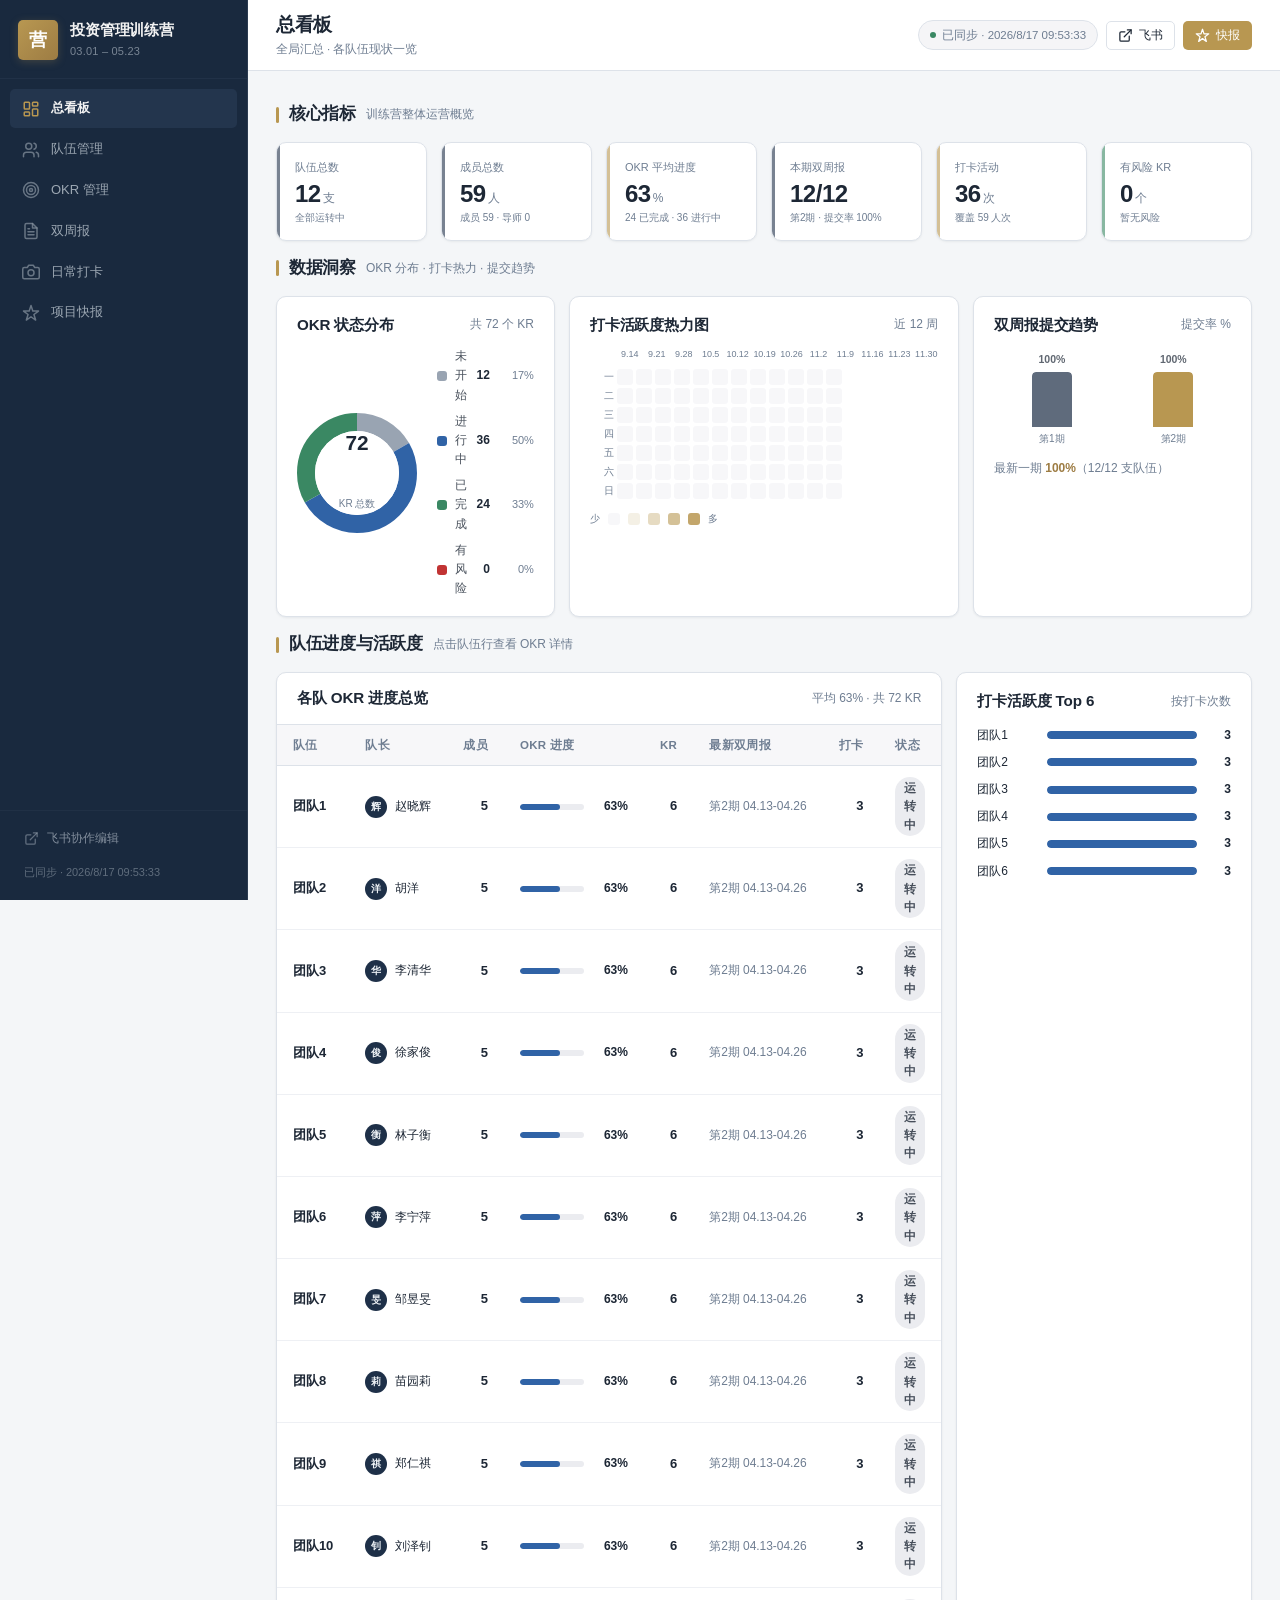
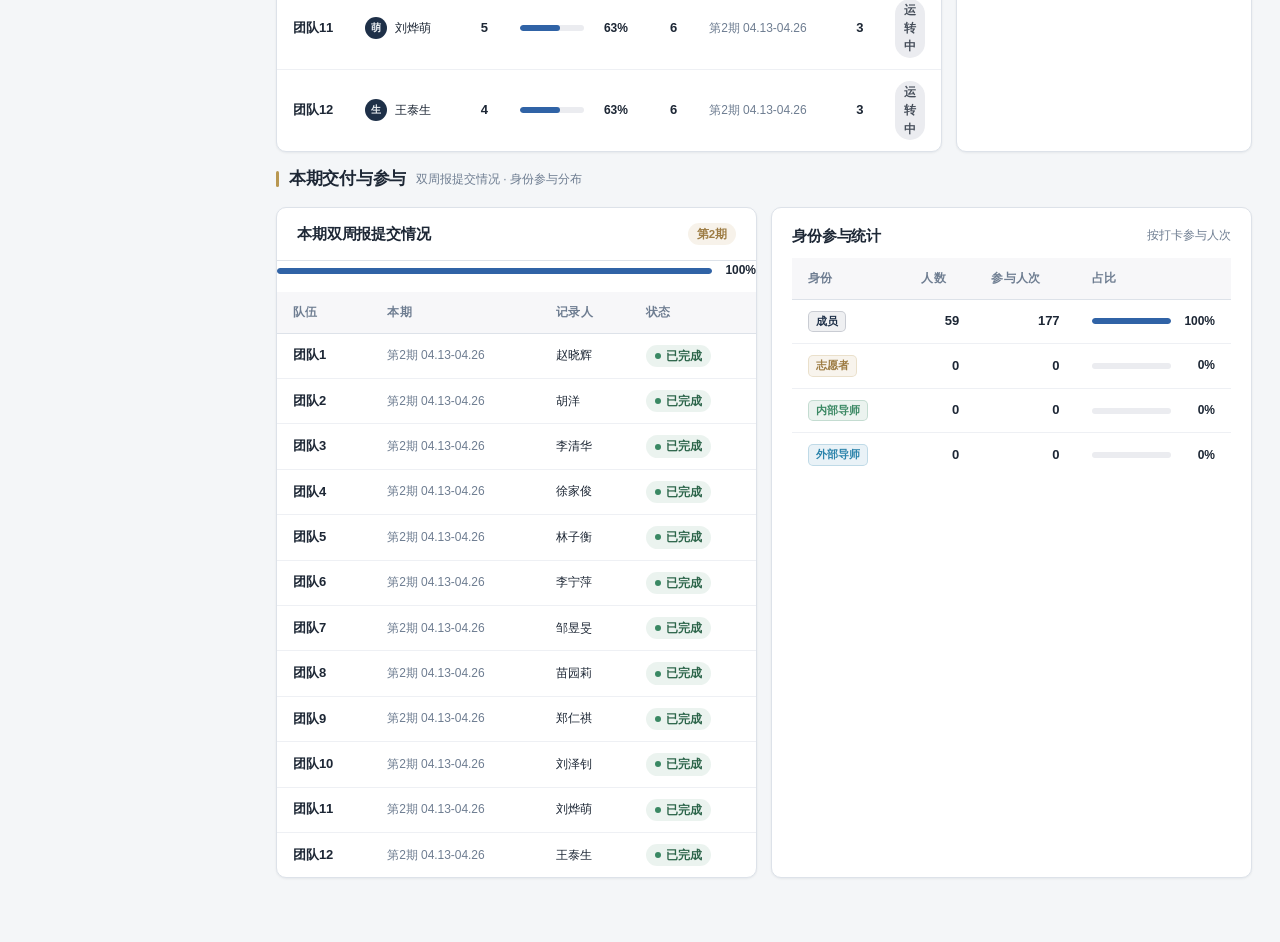
==== commit 7596bdc9: "fix: 修复标题竖排+统一队伍配色+趋势图改为柱状图+缓存版本号" ====
--- a/index.html
+++ b/index.html
@@ -1,10 +1,10 @@
-<!DOCTYPE html>
+﻿<!DOCTYPE html>
 <html lang="zh-CN">
 <head>
   <meta charset="UTF-8">
   <meta name="viewport" content="width=device-width, initial-scale=1.0">
   <title>总看板 · 投资管理训练营运营进度看板</title>
-  <link rel="stylesheet" href="assets/css/kanban.css">
+  <link rel="stylesheet" href="assets/css/kanban.css?v=2">
 </head>
 <body>
 <script src="assets/js/data.js"></script>
@@ -14,7 +14,7 @@
   const view = K.mount('overview', {
     title: '总看板',
     crumb: '全局汇总 · 各队伍现状一览',
-    tools: '<button class="btn btn-outline btn-sm" onclick="K.openFeishu()">' + K.icon('external', 15) + ' 打开飞书</button><button class="btn btn-gold btn-sm" onclick="location.href=\'quick-brief.html\'">' + K.icon('brief', 15) + ' 生成快报</button>'
+    tools: '<button class="btn btn-outline btn-sm" onclick="K.openFeishu()">' + K.icon('external', 15) + ' 飞书</button><button class="btn btn-gold btn-sm" onclick="location.href=\'quick-brief.html\'">' + K.icon('brief', 15) + ' 快报</button>'
   });
 
   const D = K.data;
@@ -42,7 +42,6 @@
   // 打卡 Top
   const checkinTop = teams.map(t => ({ t, n: K.checkinCount(t.id) })).sort((a, b) => b.n - a.n).slice(0, 6);
   const maxChk = Math.max(1, ...checkinTop.map(x => x.n));
-  const checkinParticipants = new Set(checkins.flatMap(c => [...(c.teamParticipantIds || []), ...(c.volunteerParticipantIds || [])]));
 
   // KR 状态分布（环形图数据）
   const statusColors = {
@@ -75,17 +74,17 @@
   // ===== 分区一：核心指标 =====
   html += '<div class="section-title"><h2>核心指标</h2><span class="hint">训练营整体运营概览</span></div>';
   html += '<div class="stat-grid mb-4">';
-  html += K.statCard({ label: '队伍总数', value: teams.length, foot: `运转中 ${teams.filter(t => t.status === '运转中').length} 支`, ico: K.icon('users', 16), icoColor: '214 42% 20%' });
-  html += K.statCard({ label: '成员总数', value: members.length, foot: `成员${idStats[0].count} · 志愿者${idStats[1].count} · 导师${idStats[2].count + idStats[3].count}`, ico: K.icon('users', 16), icoColor: '214 42% 20%' });
-  html += K.statCard({ label: 'OKR 平均进度', value: avgProgress, unit: '%', foot: `${doingKRs} 个 KR 进行中 · ${doneKRs} 个已完成`, ico: K.icon('target', 16), icoColor: '41 42% 52%', variant: 'gold' });
-  html += K.statCard({ label: '本期双周报', value: `${submittedTeamIds.size}/${teams.length}`, foot: `${latestLabel} · 提交率 ${submitRate}%`, ico: K.icon('report', 16), icoColor: '214 42% 20%' });
-  html += K.statCard({ label: '打卡活动', value: checkins.length, foot: `覆盖 ${checkinParticipants.size} 人次参与`, ico: K.icon('camera', 16), icoColor: '41 42% 52%', variant: 'gold' });
-  html += K.statCard({ label: '有风险 KR', value: riskKRs, foot: riskKRs ? '需关注，见 OKR 管理' : '暂无风险项', ico: K.icon('alert', 16), icoColor: '0 65% 45%', variant: riskKRs ? 'risk' : 'done' });
+  html += K.statCard({ label: '队伍总数', value: teams.length, unit: '支', foot: '全部运转中' });
+  html += K.statCard({ label: '成员总数', value: members.length, unit: '人', foot: '成员 ' + idStats[0].count + ' · 导师 ' + (idStats[2].count + idStats[3].count) });
+  html += K.statCard({ label: 'OKR 平均进度', value: avgProgress, unit: '%', foot: doneKRs + ' 已完成 · ' + doingKRs + ' 进行中', variant: 'gold' });
+  html += K.statCard({ label: '本期双周报', value: submittedTeamIds.size + '/' + teams.length, foot: latestLabel + ' · 提交率 ' + submitRate + '%' });
+  html += K.statCard({ label: '打卡活动', value: checkins.length, unit: '次', foot: '覆盖 ' + new Set(checkins.flatMap(c => c.teamParticipantIds || [])).size + ' 人次', variant: 'gold' });
+  html += K.statCard({ label: '有风险 KR', value: riskKRs, unit: '个', foot: riskKRs ? '需关注' : '暂无风险', variant: riskKRs ? 'risk' : 'done' });
   html += '</div>';
 
   // ===== 分区二：数据可视化 =====
   html += '<div class="section-title"><h2>数据洞察</h2><span class="hint">OKR 分布 · 打卡热力 · 提交趋势</span></div>';
-  html += '<div class="grid mb-4" style="grid-template-columns: 1fr 1.3fr 1fr">';
+  html += '<div class="grid mb-4" style="grid-template-columns: 1fr 1.4fr 1fr">';
 
   // OKR 状态分布（环形图）
   html += '<div class="card card-pad"><div class="card-head" style="padding:0 0 12px;border:none"><h2>OKR 状态分布</h2><div class="head-spacer"></div><span class="text-muted text-sm">共 ' + krs.length + ' 个 KR</span></div>';
@@ -95,7 +94,7 @@
   // 打卡热力图
   html += '<div class="card card-pad"><div class="card-head" style="padding:0 0 12px;border:none"><h2>打卡活跃度热力图</h2><div class="head-spacer"></div><span class="text-muted text-sm">近 12 周</span></div>';
   html += K.heatmap(checkins, { weeks: 12 });
-  html += '<div class="flex items-center gap-3 mt-3" style="font-size:10px;color:hsl(var(--muted-foreground))"><span>少</span>';
+  html += '<div class="flex items-center gap-2 mt-3" style="font-size:10px;color:hsl(var(--muted-foreground))"><span>少</span>';
   html += '<div class="heatmap-cell" style="width:12px;height:12px"></div>';
   html += '<div class="heatmap-cell l1" style="width:12px;height:12px"></div>';
   html += '<div class="heatmap-cell l2" style="width:12px;height:12px"></div>';
@@ -107,8 +106,8 @@
   // 双周报提交趋势
   html += '<div class="card card-pad"><div class="card-head" style="padding:0 0 12px;border:none"><h2>双周报提交趋势</h2><div class="head-spacer"></div><span class="text-muted text-sm">提交率 %</span></div>';
   if (trendData.length) {
-    html += K.trendLine(trendData, { width: 100, height: 80 });
-    html += '<div class="mt-3 text-sm" style="color:hsl(var(--muted-foreground))">最新一期提交率 <strong style="color:hsl(var(--gold-deep))">' + (trendData[trendData.length-1].value) + '%</strong>（' + trendData[trendData.length-1].teamCount + '/' + teams.length + ' 支队伍）</div>';
+    html += K.trendLine(trendData);
+    html += '<div class="mt-3 text-sm" style="color:hsl(var(--muted-foreground))">最新一期 <strong style="color:hsl(var(--gold-deep))">' + trendData[trendData.length-1].value + '%</strong>（' + trendData[trendData.length-1].teamCount + '/' + teams.length + ' 支队伍）</div>';
   } else {
     html += '<div class="text-muted text-sm" style="padding:20px;text-align:center">暂无趋势数据</div>';
   }
@@ -119,19 +118,19 @@
   html += '<div class="section-title"><h2>队伍进度与活跃度</h2><span class="hint">点击队伍行查看 OKR 详情</span></div>';
   html += '<div class="grid mb-4" style="grid-template-columns: 1.9fr 1fr">';
   // 各队 OKR 进度表
-  html += '<div class="card card-flush"><div class="card-head"><h2>各队 OKR 进度总览</h2><div class="head-spacer"></div><span class="text-muted text-sm">平均进度 ' + avgProgress + '% · 共 ' + krs.length + ' 个 KR</span></div><div class="card-body"><div class="table-wrap"><table class="table"><thead><tr><th style="white-space:nowrap">队伍</th><th style="white-space:nowrap">队长</th><th class="text-right" style="white-space:nowrap">成员</th><th style="min-width:160px">OKR 进度</th><th class="text-right" style="white-space:nowrap">KR</th><th style="white-space:nowrap">最新双周报</th><th class="text-right" style="white-space:nowrap">打卡</th><th style="white-space:nowrap">状态</th></tr></thead><tbody>';
+  html += '<div class="card card-flush"><div class="card-head"><h2>各队 OKR 进度总览</h2><div class="head-spacer"></div><span class="text-muted text-sm">平均 ' + avgProgress + '% · 共 ' + krs.length + ' KR</span></div><div class="card-body"><div class="table-wrap"><table class="table"><thead><tr><th style="min-width:70px">队伍</th><th style="min-width:80px">队长</th><th class="text-right" style="min-width:40px">成员</th><th style="min-width:140px">OKR 进度</th><th class="text-right" style="min-width:36px">KR</th><th style="min-width:80px">最新双周报</th><th class="text-right" style="min-width:40px">打卡</th><th style="min-width:56px">状态</th></tr></thead><tbody>';
   teams.forEach(t => {
     const prog = K.teamProgress(t.id);
     const tkrs = K.krs(t.id);
     const rep = K.latestReport(t.id);
     const row = `location.href='okr.html?team=${t.id}'`;
-    html += `<tr class="row-link" onclick="${row}" style="cursor:pointer">`;
-    html += `<td class="cell-strong" style="white-space:nowrap">${K.escape(t.name)}</td>`;
-    html += `<td><div class="flex items-center gap-2" style="white-space:nowrap">${K.avatar(t.leader, 'sm')}<span class="text-sm">${K.escape(t.leader)}</span></div></td>`;
+    html += `<tr class="row-link" onclick="${row}">`;
+    html += `<td class="cell-strong nowrap">${K.escape(t.name)}</td>`;
+    html += `<td><div class="flex items-center gap-2 nowrap">${K.avatar(t.leader, 'sm')}<span class="text-sm">${K.escape(t.leader)}</span></div></td>`;
     html += `<td class="text-right tnum">${t.memberCount}</td>`;
     html += `<td>${K.progressHtml(prog, prog === 100 ? '已完成' : prog === 0 ? '未开始' : '进行中')}</td>`;
     html += `<td class="text-right tnum">${tkrs.length}</td>`;
-    html += `<td class="cell-muted text-sm" style="white-space:nowrap">${rep ? K.escape(rep.period) : '<span class="text-muted">未提交</span>'}</td>`;
+    html += `<td class="cell-muted text-sm nowrap">${rep ? K.escape(rep.period) : '<span class="text-muted">未提交</span>'}</td>`;
     html += `<td class="text-right tnum">${K.checkinCount(t.id)}</td>`;
     html += `<td><span class="chip">${K.escape(t.status)}</span></td>`;
     html += '</tr>';
@@ -142,11 +141,10 @@
   html += '<div class="card card-pad"><div class="card-head" style="padding:0 0 14px;border:none"><h2>打卡活跃度 Top 6</h2><div class="head-spacer"></div><span class="text-muted text-sm">按打卡次数</span></div>';
   checkinTop.forEach(x => {
     const pct = Math.round(x.n / maxChk * 100);
-    const col = K.colorFor(x.t.name);
     html += `<div class="progress mb-2" style="gap:10px">`;
-    html += `<span class="text-sm" style="width:90px;flex-shrink:0;white-space:nowrap;overflow:hidden;text-overflow:ellipsis" title="${K.escape(x.t.name)}">${K.escape(x.t.name)}</span>`;
-    html += `<div class="pbar" style="height:10px"><div class="pfill" style="width:${Math.max(3, pct)}%;background:hsl(${col})"></div></div>`;
-    html += `<div class="pval" style="min-width:28px">${x.n}</div>`;
+    html += `<span class="text-sm" style="width:60px;flex-shrink:0;white-space:nowrap;overflow:hidden;text-overflow:ellipsis" title="${K.escape(x.t.name)}">${K.escape(x.t.name)}</span>`;
+    html += `<div class="pbar" style="height:8px"><div class="pfill" style="width:${Math.max(3, pct)}%"></div></div>`;
+    html += `<div class="pval" style="min-width:24px">${x.n}</div>`;
     html += `</div>`;
   });
   html += '</div>';
@@ -172,10 +170,7 @@
 
   // 身份参与统计
   html += '<div class="card card-pad"><div class="card-head" style="padding:0 0 12px;border:none"><h2>身份参与统计</h2><div class="head-spacer"></div><span class="text-muted text-sm">按打卡参与人次</span></div>';
-  html += '<div class="legend mb-3">';
-  donutData.forEach(d => html += `<span class="lg"><span class="lg-sw" style="background:hsl(${d.color})"></span>${K.escape(d.label)} ${d.value}</span>`);
-  html += '</div>';
-  html += '<div class="table-wrap"><table class="table"><thead><tr><th>身份</th><th class="text-right">人数</th><th class="text-right">参与人次</th><th style="min-width:120px">占比</th></tr></thead><tbody>';
+  html += '<div class="table-wrap"><table class="table"><thead><tr><th>身份</th><th class="text-right">人数</th><th class="text-right">参与人次</th><th style="min-width:100px">占比</th></tr></thead><tbody>';
   const totalPart = idStats.reduce((a, x) => a + x.participation, 0) || 1;
   idStats.forEach(x => {
     const pct = Math.round(x.participation / totalPart * 100);
@@ -189,3 +184,4 @@
 </script>
 </body>
 </html>
+
--- a/assets/css/kanban.css
+++ b/assets/css/kanban.css
@@ -213,17 +213,17 @@
 .main { display: flex; flex-direction: column; min-width: 0; }
 .topbar {
   position: sticky; top: 0; z-index: 20;
-  display: flex; align-items: center; gap: 14px;
-  padding: 14px 28px;
+  display: flex; align-items: center; justify-content: space-between; gap: 14px;
+  padding: 12px 28px;
   background: hsl(var(--card) / 0.95);
   backdrop-filter: blur(10px);
   border-bottom: 1px solid hsl(var(--border));
 }
-.topbar .page-title { display: flex; flex-direction: column; gap: 3px; }
-.topbar .page-title h1 { font-size: 1.25rem; letter-spacing: -0.02em; }
-.topbar .page-title .crumb { font-size: 12px; color: hsl(var(--muted-foreground)); }
-.topbar .topbar-spacer { flex: 1; }
-.topbar .topbar-meta { display: flex; align-items: center; gap: 8px; }
+.topbar-left { display: flex; align-items: center; gap: 12px; flex-shrink: 0; }
+.topbar .page-title { display: flex; flex-direction: column; gap: 2px; flex-shrink: 0; }
+.topbar .page-title h1 { font-size: 1.2rem; letter-spacing: -0.02em; white-space: nowrap !important; }
+.topbar .page-title .crumb { font-size: 11.5px; color: hsl(var(--muted-foreground)); white-space: nowrap; overflow: hidden; text-overflow: ellipsis; max-width: 300px; }
+.topbar .topbar-meta { display: flex; align-items: center; gap: 8px; flex-shrink: 0; }
 
 .sync-chip {
   display: inline-flex; align-items: center; gap: 6px;
@@ -283,26 +283,28 @@
 .stat.is-risk::before { background: hsl(var(--destructive)); }
 .stat.is-done::before { background: hsl(var(--c-done)); }
 .stat .stat-label {
-  font-size: 11.5px; color: hsl(var(--muted-foreground));
-  display: flex; align-items: center; gap: 6px;
+  font-size: 11px; color: hsl(var(--muted-foreground));
+  display: flex; align-items: center; gap: 5px;
   white-space: nowrap; overflow: hidden; text-overflow: ellipsis;
   font-weight: 500;
 }
 .stat .stat-value {
-  font-size: 1.65rem; font-weight: 700;
-  margin-top: 6px; line-height: 1.1;
+  font-size: 1.5rem; font-weight: 700;
+  margin-top: 4px; line-height: 1.1;
   color: hsl(var(--foreground));
   font-variant-numeric: tabular-nums;
   letter-spacing: -0.02em;
-}
-.stat .stat-value .unit { font-size: 0.8rem; color: hsl(var(--muted-foreground)); font-weight: 400; margin-left: 2px; }
+  white-space: nowrap;
+}
+.stat .stat-value .unit { font-size: 0.75rem; color: hsl(var(--muted-foreground)); font-weight: 400; margin-left: 2px; }
 .stat .stat-foot {
-  font-size: 10.5px; color: hsl(var(--muted-foreground));
-  margin-top: 6px;
+  font-size: 10px; color: hsl(var(--muted-foreground));
+  margin-top: 4px;
   white-space: nowrap; overflow: hidden; text-overflow: ellipsis;
+  line-height: 1.3;
 }
 .stat .stat-ico {
-  width: 26px; height: 26px; border-radius: var(--r-sm);
+  width: 22px; height: 22px; border-radius: 4px;
   display: grid; place-items: center; flex-shrink: 0;
 }
 @media (max-width: 1200px) { .stat-grid { grid-template-columns: repeat(3, 1fr); } }
@@ -485,14 +487,14 @@
 .heatmap-weeks { display: flex; gap: 3px; padding-left: 28px; font-size: 9px; color: hsl(var(--muted-foreground)); margin-bottom: 4px; }
 .heatmap-weeks span { flex: 1; text-align: center; }
 
-/* 折线趋势图 */
-.trend-chart { height: 80px; position: relative; padding: 8px 0; }
-.trend-svg { width: 100%; height: 100%; overflow: visible; }
-.trend-svg .trend-line { fill: none; stroke: hsl(var(--primary)); stroke-width: 2; stroke-linecap: round; stroke-linejoin: round; }
-.trend-svg .trend-area { fill: hsl(var(--primary) / 0.08); }
-.trend-svg .trend-dot { fill: hsl(var(--card)); stroke: hsl(var(--primary)); stroke-width: 2; }
-.trend-svg .trend-dot.active { fill: hsl(var(--gold)); stroke: hsl(var(--gold-deep)); r: 4; }
-.trend-labels { display: flex; justify-content: space-between; margin-top: 6px; font-size: 10px; color: hsl(var(--muted-foreground)); }
+/* 趋势柱状图 */
+.trend-bars { display: flex; align-items: stretch; gap: 6px; height: 100px; padding-top: 4px; }
+.tbar-col { display: flex; flex-direction: column; align-items: center; gap: 4px; height: 100%; }
+.tbar-val { font-size: 10.5px; font-weight: 600; color: hsl(var(--foreground) / 0.7); }
+.tbar-track { flex: 1; width: 100%; max-width: 40px; background: hsl(var(--muted) / 0.4); border-radius: 4px 4px 0 0; display: flex; align-items: flex-end; overflow: hidden; }
+.tbar-fill { width: 100%; border-radius: 4px 4px 0 0; background: hsl(var(--primary)); opacity: 0.7; transition: height 0.4s ease; min-height: 2px; }
+.tbar-fill.is-gold { background: hsl(var(--gold)); opacity: 1; }
+.tbar-label { font-size: 10px; color: hsl(var(--muted-foreground)); white-space: nowrap; }
 
 /* ---------- 空态 ---------- */
 .empty { text-align: center; padding: 40px 20px; color: hsl(var(--muted-foreground)); }
@@ -548,8 +550,10 @@
   .topbar { padding: 12px 16px; }
   .grid-2, .grid-3, .grid-4 { grid-template-columns: 1fr; }
   .menu-toggle { display: inline-flex !important; }
-}
-.menu-toggle { display: none; align-items: center; justify-content: center; width: 34px; height: 34px; border-radius: var(--r-sm); border: 1px solid hsl(var(--border)); background: hsl(var(--card)); }
+  .sync-chip { display: none; }
+  .stat-grid { grid-template-columns: repeat(2, 1fr); }
+}
+.menu-toggle { display: none; align-items: center; justify-content: center; width: 34px; height: 34px; border-radius: var(--r-sm); border: 1px solid hsl(var(--border)); background: hsl(var(--card)); flex-shrink: 0; }
 
 /* 滚动条 */
 ::-webkit-scrollbar { width: 8px; height: 8px; }
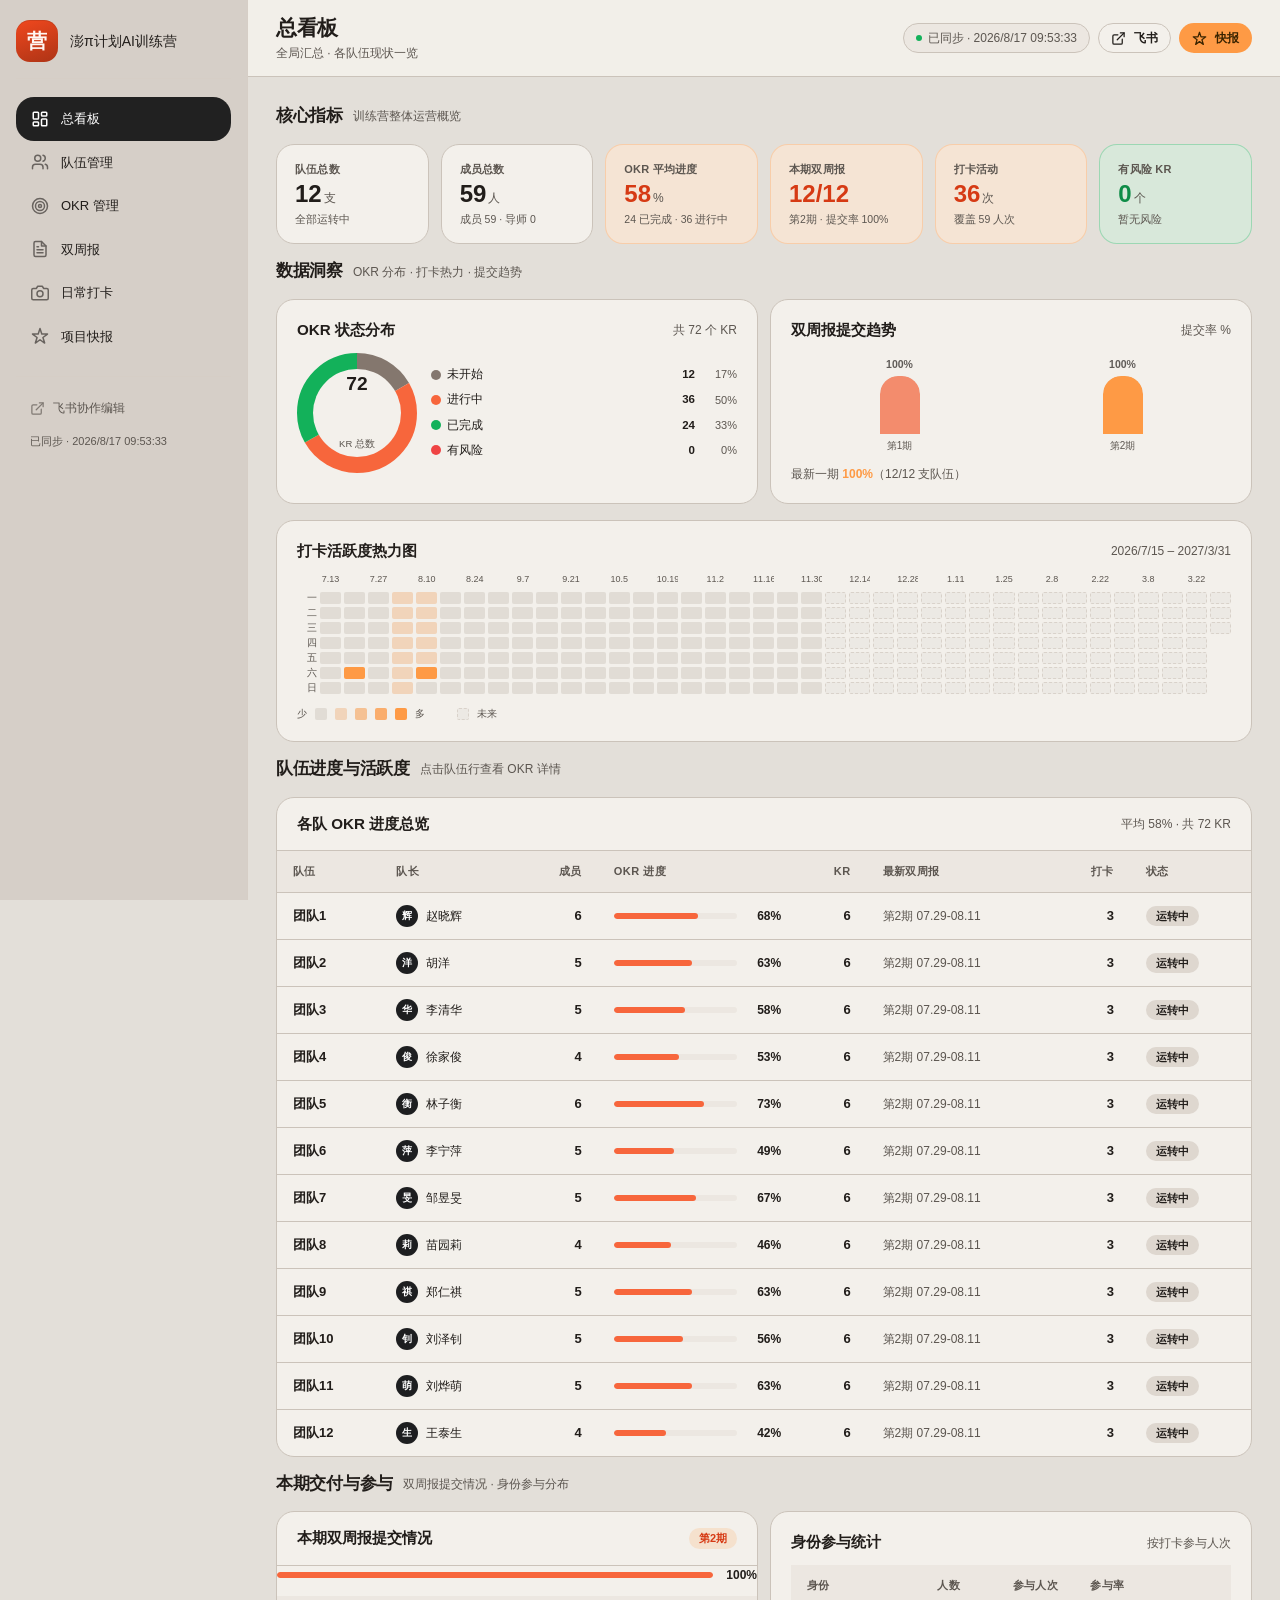
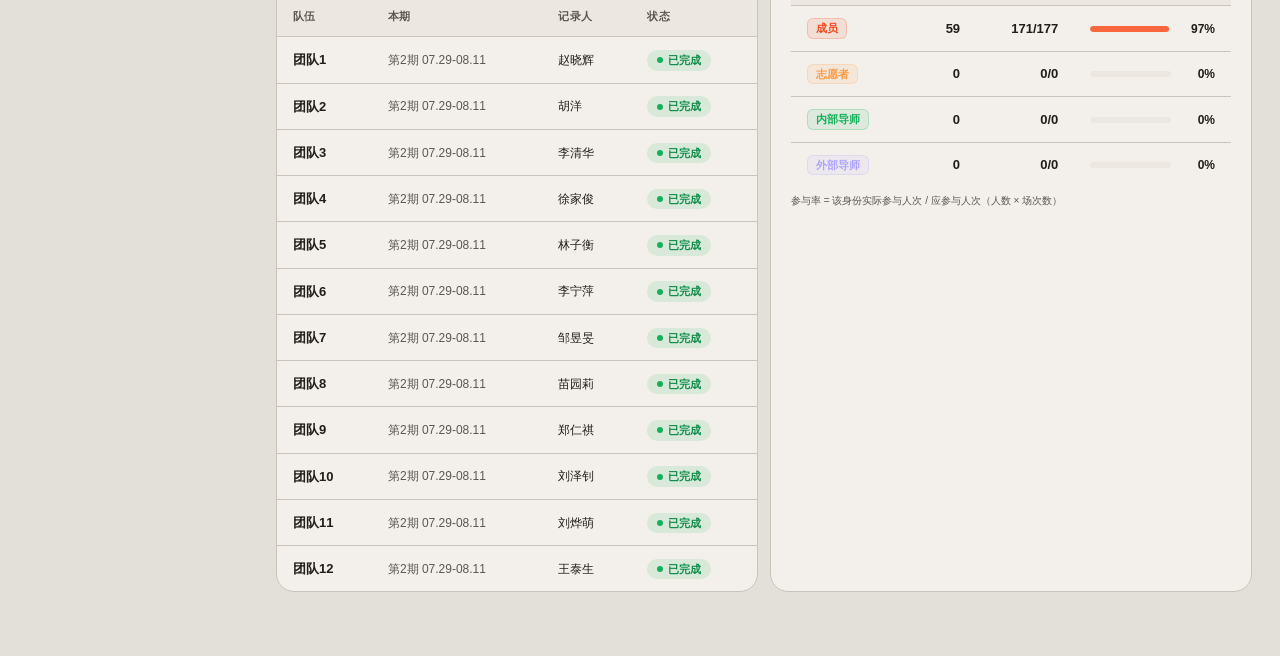
==== commit 7a51ae1b: "design: 澎π计划AI训练营改版（新周期/配色/统计口径）+ 清理一次性迁移脚本" ====
--- a/index.html
+++ b/index.html
@@ -3,8 +3,8 @@
 <head>
   <meta charset="UTF-8">
   <meta name="viewport" content="width=device-width, initial-scale=1.0">
-  <title>总看板 · 投资管理训练营运营进度看板</title>
-  <link rel="stylesheet" href="assets/css/kanban.css?v=2">
+  <title>总看板 · 澎π计划AI训练营运营进度看板</title>
+  <link rel="stylesheet" href="assets/css/kanban.css?v=10">
 </head>
 <body>
 <script src="assets/js/data.js"></script>
@@ -39,10 +39,6 @@
 
   const idStats = K.identityStats();
 
-  // 打卡 Top
-  const checkinTop = teams.map(t => ({ t, n: K.checkinCount(t.id) })).sort((a, b) => b.n - a.n).slice(0, 6);
-  const maxChk = Math.max(1, ...checkinTop.map(x => x.n));
-
   // KR 状态分布（环形图数据）
   const statusColors = {
     '未开始': 'var(--c-todo)',
@@ -73,52 +69,55 @@
 
   // ===== 分区一：核心指标 =====
   html += '<div class="section-title"><h2>核心指标</h2><span class="hint">训练营整体运营概览</span></div>';
-  html += '<div class="stat-grid mb-4">';
+  html += '<div class="stat-grid mb-4" style="grid-template-columns:repeat(6,1fr)">';
   html += K.statCard({ label: '队伍总数', value: teams.length, unit: '支', foot: '全部运转中' });
   html += K.statCard({ label: '成员总数', value: members.length, unit: '人', foot: '成员 ' + idStats[0].count + ' · 导师 ' + (idStats[2].count + idStats[3].count) });
   html += K.statCard({ label: 'OKR 平均进度', value: avgProgress, unit: '%', foot: doneKRs + ' 已完成 · ' + doingKRs + ' 进行中', variant: 'gold' });
-  html += K.statCard({ label: '本期双周报', value: submittedTeamIds.size + '/' + teams.length, foot: latestLabel + ' · 提交率 ' + submitRate + '%' });
+  html += K.statCard({ label: '本期双周报', value: submittedTeamIds.size + '/' + teams.length, foot: latestLabel + ' · 提交率 ' + submitRate + '%', variant: 'gold' });
   html += K.statCard({ label: '打卡活动', value: checkins.length, unit: '次', foot: '覆盖 ' + new Set(checkins.flatMap(c => c.teamParticipantIds || [])).size + ' 人次', variant: 'gold' });
   html += K.statCard({ label: '有风险 KR', value: riskKRs, unit: '个', foot: riskKRs ? '需关注' : '暂无风险', variant: riskKRs ? 'risk' : 'done' });
   html += '</div>';
 
   // ===== 分区二：数据可视化 =====
   html += '<div class="section-title"><h2>数据洞察</h2><span class="hint">OKR 分布 · 打卡热力 · 提交趋势</span></div>';
-  html += '<div class="grid mb-4" style="grid-template-columns: 1fr 1.4fr 1fr">';
+
+  // Row 1: OKR 状态分布 + 双周报提交趋势 (side by side)
+  html += '<div class="grid mb-4" style="grid-template-columns: 1fr 1fr">';
 
   // OKR 状态分布（环形图）
   html += '<div class="card card-pad"><div class="card-head" style="padding:0 0 12px;border:none"><h2>OKR 状态分布</h2><div class="head-spacer"></div><span class="text-muted text-sm">共 ' + krs.length + ' 个 KR</span></div>';
   html += K.donut(donutData, { centerVal: krs.length, centerLabel: 'KR 总数' });
   html += '</div>';
 
-  // 打卡热力图
-  html += '<div class="card card-pad"><div class="card-head" style="padding:0 0 12px;border:none"><h2>打卡活跃度热力图</h2><div class="head-spacer"></div><span class="text-muted text-sm">近 12 周</span></div>';
-  html += K.heatmap(checkins, { weeks: 12 });
-  html += '<div class="flex items-center gap-2 mt-3" style="font-size:10px;color:hsl(var(--muted-foreground))"><span>少</span>';
-  html += '<div class="heatmap-cell" style="width:12px;height:12px"></div>';
-  html += '<div class="heatmap-cell l1" style="width:12px;height:12px"></div>';
-  html += '<div class="heatmap-cell l2" style="width:12px;height:12px"></div>';
-  html += '<div class="heatmap-cell l3" style="width:12px;height:12px"></div>';
-  html += '<div class="heatmap-cell l4" style="width:12px;height:12px"></div>';
-  html += '<span>多</span></div>';
-  html += '</div>';
-
   // 双周报提交趋势
   html += '<div class="card card-pad"><div class="card-head" style="padding:0 0 12px;border:none"><h2>双周报提交趋势</h2><div class="head-spacer"></div><span class="text-muted text-sm">提交率 %</span></div>';
   if (trendData.length) {
     html += K.trendLine(trendData);
-    html += '<div class="mt-3 text-sm" style="color:hsl(var(--muted-foreground))">最新一期 <strong style="color:hsl(var(--gold-deep))">' + trendData[trendData.length-1].value + '%</strong>（' + trendData[trendData.length-1].teamCount + '/' + teams.length + ' 支队伍）</div>';
+    html += '<div class="mt-3 text-sm" style="color:var(--muted-foreground)">最新一期 <strong style="color:var(--chart-5)">' + trendData[trendData.length-1].value + '%</strong>（' + trendData[trendData.length-1].teamCount + '/' + teams.length + ' 支队伍）</div>';
   } else {
     html += '<div class="text-muted text-sm" style="padding:20px;text-align:center">暂无趋势数据</div>';
   }
   html += '</div>';
   html += '</div>';
 
+  // Row 2: 打卡活跃度热力图 (full width)
+  html += '<div class="card card-pad mb-4"><div class="card-head" style="padding:0 0 12px;border:none"><h2>打卡活跃度热力图</h2><div class="head-spacer"></div><span class="text-muted text-sm">' + K.fmt.date(D.meta.cycleStart) + ' – ' + K.fmt.date(D.meta.cycleEnd) + '</span></div>';
+  html += K.heatmap(checkins, {});
+  html += '<div class="flex items-center gap-2 mt-3" style="font-size:10px;color:var(--muted-foreground)"><span>少</span>';
+  html += '<div class="heatmap-cell" style="width:12px;height:12px;flex-shrink:0"></div>';
+  html += '<div class="heatmap-cell l1" style="width:12px;height:12px;flex-shrink:0"></div>';
+  html += '<div class="heatmap-cell l2" style="width:12px;height:12px;flex-shrink:0"></div>';
+  html += '<div class="heatmap-cell l3" style="width:12px;height:12px;flex-shrink:0"></div>';
+  html += '<div class="heatmap-cell l4" style="width:12px;height:12px;flex-shrink:0"></div>';
+  html += '<span>多</span><span style="margin-left:16px"></span>';
+  html += '<div class="heatmap-cell future" style="width:12px;height:12px;flex-shrink:0"></div>';
+  html += '<span>未来</span></div>';
+  html += '</div>';
+
   // ===== 分区三：队伍进度与活跃度 =====
   html += '<div class="section-title"><h2>队伍进度与活跃度</h2><span class="hint">点击队伍行查看 OKR 详情</span></div>';
-  html += '<div class="grid mb-4" style="grid-template-columns: 1.9fr 1fr">';
   // 各队 OKR 进度表
-  html += '<div class="card card-flush"><div class="card-head"><h2>各队 OKR 进度总览</h2><div class="head-spacer"></div><span class="text-muted text-sm">平均 ' + avgProgress + '% · 共 ' + krs.length + ' KR</span></div><div class="card-body"><div class="table-wrap"><table class="table"><thead><tr><th style="min-width:70px">队伍</th><th style="min-width:80px">队长</th><th class="text-right" style="min-width:40px">成员</th><th style="min-width:140px">OKR 进度</th><th class="text-right" style="min-width:36px">KR</th><th style="min-width:80px">最新双周报</th><th class="text-right" style="min-width:40px">打卡</th><th style="min-width:56px">状态</th></tr></thead><tbody>';
+  html += '<div class="card card-flush mb-4"><div class="card-head"><h2>各队 OKR 进度总览</h2><div class="head-spacer"></div><span class="text-muted text-sm">平均 ' + avgProgress + '% · 共 ' + krs.length + ' KR</span></div><div class="card-body"><div class="table-wrap"><table class="table"><thead><tr><th style="min-width:70px">队伍</th><th style="min-width:80px">队长</th><th class="text-right" style="min-width:40px">成员</th><th style="min-width:140px">OKR 进度</th><th class="text-right" style="min-width:36px">KR</th><th style="min-width:80px">最新双周报</th><th class="text-right" style="min-width:40px">打卡</th><th style="min-width:56px">状态</th></tr></thead><tbody>';
   teams.forEach(t => {
     const prog = K.teamProgress(t.id);
     const tkrs = K.krs(t.id);
@@ -136,19 +135,6 @@
     html += '</tr>';
   });
   html += '</tbody></table></div></div></div>';
-
-  // 打卡活跃度 Top 6
-  html += '<div class="card card-pad"><div class="card-head" style="padding:0 0 14px;border:none"><h2>打卡活跃度 Top 6</h2><div class="head-spacer"></div><span class="text-muted text-sm">按打卡次数</span></div>';
-  checkinTop.forEach(x => {
-    const pct = Math.round(x.n / maxChk * 100);
-    html += `<div class="progress mb-2" style="gap:10px">`;
-    html += `<span class="text-sm" style="width:60px;flex-shrink:0;white-space:nowrap;overflow:hidden;text-overflow:ellipsis" title="${K.escape(x.t.name)}">${K.escape(x.t.name)}</span>`;
-    html += `<div class="pbar" style="height:8px"><div class="pfill" style="width:${Math.max(3, pct)}%"></div></div>`;
-    html += `<div class="pval" style="min-width:24px">${x.n}</div>`;
-    html += `</div>`;
-  });
-  html += '</div>';
-  html += '</div>';
 
   // ===== 分区四：本期交付与参与 =====
   html += '<div class="section-title"><h2>本期交付与参与</h2><span class="hint">双周报提交情况 · 身份参与分布</span></div>';
@@ -170,13 +156,14 @@
 
   // 身份参与统计
   html += '<div class="card card-pad"><div class="card-head" style="padding:0 0 12px;border:none"><h2>身份参与统计</h2><div class="head-spacer"></div><span class="text-muted text-sm">按打卡参与人次</span></div>';
-  html += '<div class="table-wrap"><table class="table"><thead><tr><th>身份</th><th class="text-right">人数</th><th class="text-right">参与人次</th><th style="min-width:100px">占比</th></tr></thead><tbody>';
-  const totalPart = idStats.reduce((a, x) => a + x.participation, 0) || 1;
+  html += '<div class="table-wrap"><table class="table"><thead><tr><th>身份</th><th class="text-right">人数</th><th class="text-right">参与人次</th><th style="min-width:100px">参与率</th></tr></thead><tbody>';
   idStats.forEach(x => {
-    const pct = Math.round(x.participation / totalPart * 100);
-    html += `<tr><td>${K.identityBadge(x.identity)}</td><td class="text-right tnum">${x.count}</td><td class="text-right tnum">${x.participation}</td><td>${K.progressHtml(pct, '进行中')}</td></tr>`;
+    const rate = x.expected ? Math.round(x.participation / x.expected * 100) : 0;
+    html += `<tr><td>${K.identityBadge(x.identity)}</td><td class="text-right tnum">${x.count}</td><td class="text-right tnum">${x.participation}/${x.expected}</td><td>${K.progressHtml(rate, '进行中')}</td></tr>`;
   });
-  html += '</tbody></table></div></div>';
+  html += '</tbody></table>';
+  html += '<div class="text-muted" style="font-size:10px;margin-top:6px">参与率 = 该身份实际参与人次 / 应参与人次（人数 × 场次数）</div>';
+  html += '</div></div>';
   html += '</div>';
 
   view.innerHTML = html;
@@ -185,3 +172,6 @@
 </body>
 </html>
 
+
+
+
--- a/assets/css/kanban.css
+++ b/assets/css/kanban.css
@@ -1,112 +1,113 @@
 /* ==========================================================================
-   投资管理训练营 · 运营进度看板
-   kanban.css — 金融机构专业仪表盘（深蓝 + 金色主题）
+   澎π计划AI训练营 · 运营进度看板
+   kanban.css — 基于 Vibe Camp 设计系统
+   暖色调（沙色+赤陶橙）· 大圆角(18px) · 扁平无阴影 · Geist 字体
    ========================================================================== */
 
-/* ---------- 主题 token ---------- */
+/* ---------- Vibe Camp 设计令牌 ---------- */
 :root {
-  /* 底色：偏冷石板灰，营造沉稳底调 */
-  --background: 220 18% 96.5%;
-  --card: 0 0% 100%;
-  --popover: 0 0% 100%;
-
-  /* 前景：深蓝灰文字 */
-  --foreground: 215 30% 16%;
-  --card-foreground: 215 30% 16%;
-  --popover-foreground: 215 30% 16%;
-  --muted-foreground: 215 14% 50%;
-
-  /* 主色：深蓝（金融机构经典色） */
-  --primary: 214 42% 20%;
-  --primary-foreground: 210 30% 95%;
-  --primary-light: 214 42% 28%;
-  --primary-soft: 214 42% 20% / 0.06;
-
-  /* 金色点缀 */
-  --gold: 41 42% 52%;
-  --gold-foreground: 0 0% 100%;
-  --gold-soft: 41 42% 52% / 0.1;
-  --gold-deep: 38 40% 44%;
-
-  /* 次要色 */
-  --secondary: 215 14% 50%;
-  --secondary-foreground: 0 0% 100%;
-  --muted: 220 14% 93%;
-  --accent: 38 40% 44%;
-  --accent-foreground: 0 0% 100%;
-
-  /* 语义色 */
-  --destructive: 0 65% 45%;
-  --destructive-foreground: 0 0% 100%;
-
-  /* 边框/输入 */
-  --border: 215 20% 89%;
-  --border-strong: 215 20% 82%;
-  --input: 220 14% 93%;
-  --ring: 214 42% 20%;
-
-  /* 图表色 */
-  --chart-1: 214 42% 20%;
-  --chart-2: 41 42% 52%;
-  --chart-3: 0 65% 45%;
-  --chart-4: 152 48% 38%;
-  --chart-5: 199 60% 42%;
-  --chart-6: 280 30% 45%;
-
-  /* 侧边栏：深蓝底 */
-  --sidebar: 214 42% 17%;
-  --sidebar-foreground: 210 20% 82%;
-  --sidebar-foreground-bright: 0 0% 95%;
-  --sidebar-primary: 41 42% 52%;
-  --sidebar-primary-foreground: 0 0% 100%;
-  --sidebar-accent: 214 38% 22%;
-  --sidebar-accent-foreground: 0 0% 92%;
-  --sidebar-border: 214 30% 24%;
-  --sidebar-ring: 41 42% 52%;
-
-  /* 字体 */
-  --font-sans: -apple-system, BlinkMacSystemFont, "Segoe UI", "PingFang SC", "Microsoft YaHei", "Hiragino Sans GB", sans-serif;
-  --font-display: var(--font-sans);
-  --font-body: var(--font-sans);
-  --font-mono: ui-monospace, "Cascadia Code", "Consolas", monospace;
-
-  /* 圆角 */
-  --r-card: 10px;
-  --r-panel: 8px;
-  --r-table: 6px;
-  --r-sm: 5px;
+  /* brand */
+  --brand-50: #fff4ee;
+  --brand-100: #ffe6dc;
+  --brand-200: #ffc8b5;
+  --brand-300: #ffab8f;
+  --brand-400: #ff845f;
+  --brand-500: #f7663c;
+  --brand-600: #f1481e;
+  --brand-700: #d63a14;
+  --brand-800: #ad2f13;
+  --brand-900: #8a2914;
+
+  /* surface */
+  --background: #e3dfd9;
+  --muted: #ece7e1;
+  --card: #f3f0eb;
+  --popover: #f7f4ef;
+
+  /* text */
+  --foreground: #211d1a;
+  --muted-foreground: #5c5650;
+  --card-foreground: #211d1a;
+  --popover-foreground: #211d1a;
+  --accent-foreground: #211d1a;
+  --secondary-foreground: #ffffff;
+
+  /* action */
+  --primary: var(--brand-600);
+  --primary-foreground: #fff7f3;
+  --accent: #ded7cf;
+  --input: #d7d1c9;
+  --border: #cbc3ba;
+  --secondary: #1d1e20;
+  --ring: var(--brand-500);
+
+  /* feedback */
+  --destructive: #ef4444;
+  --destructive-foreground: #ffffff;
+
+  /* chart */
+  --chart-1: #f7663c;
+  --chart-2: #aea4fd;
+  --chart-3: #13b15a;
+  --chart-4: #84776e;
+  --chart-5: #fe9a45;
+
+  /* sidebar */
+  --sidebar: #d2cbc3;
+  --sidebar-foreground: #211d1a;
+  --sidebar-primary: var(--primary);
+  --sidebar-primary-foreground: var(--primary-foreground);
+  --sidebar-accent: #212121;
+  --sidebar-accent-foreground: #ffffff;
+  --sidebar-border: #d6cec6;
+  --sidebar-ring: var(--ring);
+
+  /* typography */
+  --font-sans: Geist, ui-sans-serif, sans-serif, system-ui, -apple-system, "PingFang SC", "Microsoft YaHei", sans-serif;
+  --font-serif: "Playfair Display", ui-serif, serif;
+  --font-mono: "Roboto Mono", ui-monospace, "Cascadia Code", "Consolas", monospace;
+  --tracking-normal: 0em;
+
+  /* radius */
+  --radius: 18px;
+
+  /* spacing */
+  --spacing: 4px;
+
+  /* shadow — Vibe Camp 使用透明阴影（扁平设计） */
+  --shadow-2xs: transparent;
+  --shadow-xs: 2px 2px 10px 4px transparent;
+  --shadow-sm: 2px 2px 10px 4px transparent;
+  --shadow: 2px 2px 10px 4px transparent;
+  --shadow-md: 2px 2px 10px 4px transparent;
+  --shadow-lg: 2px 2px 10px 4px transparent;
+  --shadow-xl: 2px 2px 10px 4px transparent;
+
+  /* 状态色 */
+  --c-todo: #84776e;
+  --c-todo-fg: #5c5650;
+  --c-doing: #f7663c;
+  --c-doing-fg: #d63a14;
+  --c-done: #13b15a;
+  --c-done-fg: #0e8c47;
+  --c-risk: #ef4444;
+  --c-risk-fg: #c93838;
+
+  /* 身份色 */
+  --id-member: var(--brand-600);
+  --id-volunteer: var(--chart-5);
+  --id-mentor-in: var(--chart-3);
+  --id-mentor-out: var(--chart-2);
+
+  /* 侧边栏宽度 */
+  --sidebar-w: 248px;
+
+  /* 兼容别名（旧令牌 → Vibe Camp） */
+  --font-display: var(--font-serif);
   --r-pill: 999px;
-
-  /* 阴影 */
-  --shadow-card: 0 1px 3px hsl(215 30% 16% / 0.04), 0 1px 2px hsl(215 30% 16% / 0.03);
-  --shadow-hover: 0 4px 12px hsl(215 30% 16% / 0.08), 0 2px 6px hsl(215 30% 16% / 0.05);
-  --shadow-pop: 0 8px 30px hsl(215 30% 16% / 0.12);
-  --shadow-elevated: 0 8px 24px hsl(215 30% 16% / 0.1), 0 4px 8px hsl(215 30% 16% / 0.06);
-
-  /* 间距 */
-  --tracking-normal: -0.003em;
-  --spacing: 0.25rem;
-  --sidebar-w: 248px;
-
-  /* 状态色（低饱和，适配金融风格） */
-  --c-todo: 215 14% 65%;
-  --c-todo-fg: 215 18% 40%;
-  --c-doing: 214 55% 42%;
-  --c-doing-fg: 214 55% 32%;
-  --c-done: 152 40% 38%;
-  --c-done-fg: 152 40% 28%;
-  --c-risk: 0 58% 48%;
-  --c-risk-fg: 0 58% 42%;
-
-  /* 身份色 */
-  --id-member: 214 42% 20%;
-  --id-volunteer: 41 42% 52%;
-  --id-mentor-in: 152 40% 38%;
-  --id-mentor-out: 199 60% 42%;
-}
-
-body {
-  letter-spacing: var(--tracking-normal);
+  --r-panel: var(--radius);
+  --r-sm: calc(var(--radius) - 6px);
+  --gold-deep: var(--chart-5);
 }
 
 /* ---------- 基础重置 ---------- */
@@ -114,398 +115,393 @@
 html { -webkit-text-size-adjust: 100%; }
 body {
   margin: 0;
-  font-family: var(--font-body);
+  font-family: var(--font-sans);
   font-size: 14px;
-  line-height: 1.6;
-  color: hsl(var(--foreground));
-  background: hsl(var(--background));
+  line-height: 1.5;
+  color: var(--foreground);
+  background: var(--background);
+  letter-spacing: var(--tracking-normal);
   -webkit-font-smoothing: antialiased;
   -moz-osx-font-smoothing: grayscale;
 }
-h1, h2, h3, h4 { font-family: var(--font-display); font-weight: 600; letter-spacing: -0.015em; margin: 0; line-height: 1.35; }
-h1 { font-size: 1.5rem; }
-h2 { font-size: 1.1rem; }
-h3 { font-size: 1rem; }
+h1, h2, h3, h4 { font-family: var(--font-sans); font-weight: 600; margin: 0; line-height: 1.35; }
+h1 { font-size: 1.4rem; letter-spacing: -0.02em; }
+h2 { font-size: 1.05rem; }
+h3 { font-size: 0.95rem; }
 a { color: inherit; text-decoration: none; }
 button { font-family: inherit; cursor: pointer; }
 input, select, textarea { font-family: inherit; font-size: inherit; }
 img { max-width: 100%; display: block; }
-::selection { background: hsl(var(--gold) / 0.15); }
+::selection { background: color-mix(in srgb, var(--primary) 18%, transparent); }
+:focus-visible { outline: none; box-shadow: 0 0 0 2px var(--background), 0 0 0 4px var(--ring); }
 
 /* ---------- 应用骨架 ---------- */
 .app-shell { display: grid; grid-template-columns: var(--sidebar-w) 1fr; min-height: 100vh; }
 
-/* 侧边栏 */
+/* 侧边栏 — Vibe Camp 风格 */
 .sidebar {
   position: sticky; top: 0; align-self: start;
   height: 100vh; overflow-y: auto;
-  background: hsl(var(--sidebar));
-  border-right: 1px solid hsl(var(--sidebar-border));
+  background: color-mix(in srgb, var(--sidebar) 88%, var(--card));
+  border-right: 1px solid var(--sidebar-border);
+  backdrop-filter: blur(14px);
   display: flex; flex-direction: column;
-  padding: 0;
+  gap: 18px;
+  padding: 20px 16px 18px;
 }
 
 /* 品牌区 */
 .brand {
   display: flex; align-items: center; gap: 12px;
-  padding: 20px 18px 18px;
-  border-bottom: 1px solid hsl(var(--sidebar-border) / 0.5);
+  padding-bottom: calc(var(--spacing) * 4);
+  border-bottom: 1px solid var(--sidebar-border);
 }
 .brand-mark {
-  width: 40px; height: 40px; border-radius: var(--r-sm); flex-shrink: 0;
-  background: linear-gradient(135deg, hsl(var(--gold)), hsl(var(--gold-deep)));
-  color: #fff;
-  display: grid; place-items: center; font-weight: 700; font-size: 1.15rem;
-  box-shadow: 0 2px 8px hsl(var(--gold) / 0.25);
-}
-.brand-text .brand-name {
-  font-weight: 600; font-size: 0.95rem; line-height: 1.3;
-  color: hsl(var(--sidebar-foreground-bright));
-  letter-spacing: -0.01em;
-}
-.brand-text .brand-sub {
-  font-size: 11px; color: hsl(var(--sidebar-foreground) / 0.55);
-  margin-top: 3px; letter-spacing: 0.02em;
+  width: 42px; height: 42px; border-radius: 14px; flex-shrink: 0;
+  background: linear-gradient(160deg, var(--primary), color-mix(in srgb, var(--primary) 72%, black));
+  color: var(--primary-foreground);
+  display: grid; place-items: center;
+  font: 700 20px/1 var(--font-serif);
+  box-shadow: inset 0 1px 0 color-mix(in srgb, var(--foreground) 14%, transparent);
+}
+.brand-copy { min-width: 0; }
+.brand-copy strong {
+  display: block; font-size: 14px; font-weight: 700;
+  white-space: nowrap; overflow: hidden; text-overflow: ellipsis;
+}
+.brand-copy span {
+  font-size: 11px; color: var(--muted-foreground);
+  white-space: nowrap; overflow: hidden; text-overflow: ellipsis;
+  display: block;
 }
 
 /* 导航 */
-.nav-section { padding: 10px 10px; flex: 1; }
+.nav-group { display: flex; flex-direction: column; gap: 4px; flex: 1; }
+.section-label {
+  padding: 0 10px; margin-bottom: 4px;
+  font: 700 11px/1 var(--font-mono);
+  letter-spacing: 0.12em; text-transform: uppercase;
+  color: var(--muted-foreground);
+}
 .nav-item {
-  display: flex; align-items: center; gap: 11px;
-  padding: 9px 12px; border-radius: var(--r-sm);
-  color: hsl(var(--sidebar-foreground) / 0.75); font-weight: 500; font-size: 13px;
-  transition: background 0.15s, color 0.15s;
-  margin-bottom: 2px;
+  width: 100%; display: flex; align-items: center; gap: 12px;
+  padding: 11px 14px;
+  border: 1px solid transparent; border-radius: var(--radius);
+  color: var(--sidebar-foreground); text-align: left;
+  transition: background 0.16s, border-color 0.16s, color 0.16s;
+  font-size: 13px; font-weight: 500;
 }
 .nav-item .nav-ico { width: 18px; height: 18px; flex-shrink: 0; opacity: 0.6; }
-.nav-item:hover { background: hsl(var(--sidebar-accent)); color: hsl(var(--sidebar-foreground-bright)); }
+.nav-item:hover { background: color-mix(in srgb, var(--sidebar-accent) 14%, transparent); }
 .nav-item:hover .nav-ico { opacity: 0.85; }
 .nav-item.active {
-  background: hsl(var(--sidebar-accent));
-  color: hsl(var(--sidebar-foreground-bright));
-  font-weight: 600;
-}
-.nav-item.active .nav-ico { opacity: 1; color: hsl(var(--gold)); }
+  background: var(--sidebar-accent);
+  color: var(--sidebar-accent-foreground);
+}
+.nav-item.active .nav-ico { opacity: 1; }
 .nav-item .nav-badge {
-  margin-left: auto; font-size: 10.5px;
-  background: hsl(var(--gold) / 0.15); color: hsl(var(--gold));
-  padding: 1px 7px; border-radius: var(--r-pill); font-weight: 600;
+  margin-left: auto; font-size: 10px;
+  background: color-mix(in srgb, var(--primary) 15%, transparent);
+  color: var(--primary);
+  padding: 1px 7px; border-radius: 999px; font-weight: 700;
 }
 
 /* 侧边栏底部 */
-.sidebar-foot { padding: 10px 12px 14px; border-top: 1px solid hsl(var(--sidebar-border) / 0.4); }
+.sidebar-foot { padding-top: calc(var(--spacing) * 3); border-top: 1px solid var(--sidebar-border); }
 .sidebar-link {
   display: flex; align-items: center; gap: 8px;
-  padding: 8px 12px; border-radius: var(--r-sm);
-  color: hsl(var(--sidebar-foreground) / 0.6); font-size: 12px;
-  transition: background 0.15s, color 0.15s;
-}
-.sidebar-link:hover { background: hsl(var(--sidebar-accent)); color: hsl(var(--sidebar-foreground-bright)); }
+  padding: 10px 14px; border-radius: var(--radius);
+  color: var(--muted-foreground); font-size: 12px;
+  transition: background 0.16s, color 0.16s;
+}
+.sidebar-link:hover { background: color-mix(in srgb, var(--sidebar-accent) 14%, transparent); color: var(--foreground); }
 .sidebar-link svg { width: 15px; height: 15px; opacity: 0.7; }
 .sidebar-sync {
-  padding: 8px 12px 4px; font-size: 11px;
-  color: hsl(var(--sidebar-foreground) / 0.4);
+  padding: 6px 14px 0; font-size: 11px;
+  color: var(--muted-foreground);
   display: flex; align-items: center; gap: 5px;
 }
-.sidebar-sync .dot { width: 5px; height: 5px; border-radius: 50%; background: hsl(var(--c-done) / 0.7); }
+.sidebar-sync .dot { width: 6px; height: 6px; border-radius: 50%; background: var(--chart-3); }
 
 /* 主区 */
 .main { display: flex; flex-direction: column; min-width: 0; }
 .topbar {
   position: sticky; top: 0; z-index: 20;
   display: flex; align-items: center; justify-content: space-between; gap: 14px;
-  padding: 12px 28px;
-  background: hsl(var(--card) / 0.95);
+  padding: 14px 28px;
+  background: color-mix(in srgb, var(--card) 92%, transparent);
   backdrop-filter: blur(10px);
-  border-bottom: 1px solid hsl(var(--border));
+  border-bottom: 1px solid var(--border);
 }
 .topbar-left { display: flex; align-items: center; gap: 12px; flex-shrink: 0; }
 .topbar .page-title { display: flex; flex-direction: column; gap: 2px; flex-shrink: 0; }
-.topbar .page-title h1 { font-size: 1.2rem; letter-spacing: -0.02em; white-space: nowrap !important; }
-.topbar .page-title .crumb { font-size: 11.5px; color: hsl(var(--muted-foreground)); white-space: nowrap; overflow: hidden; text-overflow: ellipsis; max-width: 300px; }
+.topbar .page-title h1 { font-size: 1.3rem; letter-spacing: -0.02em; white-space: nowrap !important; }
+.topbar .page-title .crumb { font-size: 12px; color: var(--muted-foreground); white-space: nowrap; overflow: hidden; text-overflow: ellipsis; max-width: 300px; }
 .topbar .topbar-meta { display: flex; align-items: center; gap: 8px; flex-shrink: 0; }
 
 .sync-chip {
   display: inline-flex; align-items: center; gap: 6px;
-  font-size: 11.5px; color: hsl(var(--muted-foreground));
-  padding: 5px 11px; border-radius: var(--r-pill);
-  background: hsl(var(--muted) / 0.5); border: 1px solid hsl(var(--border));
-}
-.sync-chip .dot { width: 6px; height: 6px; border-radius: 50%; background: hsl(var(--c-done)); }
-.sync-chip .dot.sample { background: hsl(var(--gold)); }
-
-.content { padding: 28px 28px 64px; max-width: 1500px; width: 100%; }
-.content-tight { padding-top: 12px; }
+  font-size: 12px; color: var(--muted-foreground);
+  padding: 5px 12px; border-radius: 999px;
+  background: var(--muted); border: 1px solid var(--border);
+}
+.sync-chip .dot { width: 6px; height: 6px; border-radius: 50%; background: var(--chart-3); }
+
+.content { padding: 24px 28px 64px; max-width: 1400px; width: 100%; }
 
 /* ---------- 卡片 ---------- */
 .card {
-  background: hsl(var(--card));
-  border: 1px solid hsl(var(--border));
-  border-radius: var(--r-card);
-  box-shadow: var(--shadow-card);
-  transition: box-shadow 0.2s;
-}
-.card-pad { padding: 18px 20px; }
+  background: var(--card);
+  border: 1px solid var(--border);
+  border-radius: var(--radius);
+  box-shadow: var(--shadow);
+  transition: border-color 0.16s, transform 0.16s;
+}
+.card:hover { border-color: var(--ring); }
+.card-pad { padding: calc(var(--spacing) * 5); }
 .card-head {
   display: flex; align-items: center; gap: 10px;
-  padding: 15px 20px; border-bottom: 1px solid hsl(var(--border));
-}
-.card-head h2, .card-head h3 { font-size: 0.95rem; letter-spacing: -0.01em; }
+  padding: calc(var(--spacing) * 4) calc(var(--spacing) * 5);
+  border-bottom: 1px solid var(--border);
+}
+.card-head h2, .card-head h3 { font-size: 0.95rem; }
 .card-head .head-spacer { flex: 1; }
-.card-body { padding: 16px 20px; }
+.card-body { padding: calc(var(--spacing) * 4) calc(var(--spacing) * 5); }
 .card-flush .card-body { padding: 0; }
 
 .section-title { display: flex; align-items: center; gap: 10px; margin: 4px 0 16px; }
 .section-title h2 { font-size: 1.05rem; letter-spacing: -0.015em; }
-.section-title .hint { font-size: 12px; color: hsl(var(--muted-foreground)); }
-.section-title::before {
-  content: ''; width: 3px; height: 16px; border-radius: 2px;
-  background: hsl(var(--gold)); flex-shrink: 0;
-}
+.section-title .hint { font-size: 12px; color: var(--muted-foreground); }
 
 /* ---------- 指标卡 ---------- */
-.stat-grid { display: grid; grid-template-columns: repeat(6, 1fr); gap: 14px; }
+.stat-grid { display: grid; grid-template-columns: repeat(auto-fit, minmax(180px, 1fr)); gap: 12px; }
 .stat {
-  background: hsl(var(--card));
-  border: 1px solid hsl(var(--border));
-  border-radius: var(--r-card);
-  padding: 16px 18px;
-  box-shadow: var(--shadow-card);
-  min-width: 0;
-  position: relative;
-  overflow: hidden;
-}
-.stat::before {
-  content: ''; position: absolute; left: 0; top: 0; bottom: 0;
-  width: 3px; background: hsl(var(--primary)); opacity: 0.6;
-}
-.stat.is-gold::before { background: hsl(var(--gold)); }
-.stat.is-risk::before { background: hsl(var(--destructive)); }
-.stat.is-done::before { background: hsl(var(--c-done)); }
+  background: var(--card);
+  border: 1px solid var(--border);
+  border-radius: var(--radius);
+  padding: calc(var(--spacing) * 4) calc(var(--spacing) * 4.5);
+  min-width: 0; position: relative;
+  transition: transform 0.16s, border-color 0.16s;
+}
+.stat:hover { transform: translateY(-1px); border-color: var(--ring); }
 .stat .stat-label {
-  font-size: 11px; color: hsl(var(--muted-foreground));
-  display: flex; align-items: center; gap: 5px;
+  font-size: 11px; color: var(--muted-foreground);
+  font-weight: 600; letter-spacing: 0.02em;
   white-space: nowrap; overflow: hidden; text-overflow: ellipsis;
-  font-weight: 500;
 }
 .stat .stat-value {
   font-size: 1.5rem; font-weight: 700;
   margin-top: 4px; line-height: 1.1;
-  color: hsl(var(--foreground));
+  color: var(--foreground);
   font-variant-numeric: tabular-nums;
-  letter-spacing: -0.02em;
   white-space: nowrap;
 }
-.stat .stat-value .unit { font-size: 0.75rem; color: hsl(var(--muted-foreground)); font-weight: 400; margin-left: 2px; }
+.stat .stat-value .unit { font-size: 0.75rem; color: var(--muted-foreground); font-weight: 400; margin-left: 2px; }
 .stat .stat-foot {
-  font-size: 10px; color: hsl(var(--muted-foreground));
+  font-size: 10.5px; color: var(--muted-foreground);
   margin-top: 4px;
   white-space: nowrap; overflow: hidden; text-overflow: ellipsis;
-  line-height: 1.3;
-}
-.stat .stat-ico {
-  width: 22px; height: 22px; border-radius: 4px;
-  display: grid; place-items: center; flex-shrink: 0;
-}
-@media (max-width: 1200px) { .stat-grid { grid-template-columns: repeat(3, 1fr); } }
+}
+.stat.is-accent { background: var(--accent); border-color: transparent; }
+.stat.is-accent .stat-label, .stat.is-accent .stat-foot { color: var(--foreground); }
+@media (max-width: 1200px) { .stat-grid { grid-template-columns: repeat(auto-fit, minmax(160px, 1fr)); } }
 @media (max-width: 768px) { .stat-grid { grid-template-columns: repeat(2, 1fr); } }
 
 /* ---------- 按钮 ---------- */
 .btn {
-  display: inline-flex; align-items: center; justify-content: center; gap: 6px;
-  padding: 8px 15px; border-radius: var(--r-sm);
-  border: 1px solid transparent; font-size: 13px; font-weight: 500;
-  transition: all 0.15s; white-space: nowrap; background: transparent;
-}
+  display: inline-flex; align-items: center; justify-content: center; gap: calc(var(--spacing) * 2);
+  min-height: 36px; padding: 0 calc(var(--spacing) * 4);
+  border: 1px solid transparent; border-radius: var(--radius);
+  font: 600 13px/1 var(--font-sans);
+  transition: background 0.16s, color 0.16s, border-color 0.16s, transform 0.16s;
+  white-space: nowrap; background: transparent;
+}
+.btn:active { transform: translateY(1px); }
 .btn svg { width: 15px; height: 15px; }
-.btn-primary { background: hsl(var(--primary)); color: hsl(var(--primary-foreground)); }
-.btn-primary:hover { background: hsl(var(--primary-light)); }
-.btn-gold { background: hsl(var(--gold)); color: #fff; }
-.btn-gold:hover { background: hsl(var(--gold-deep)); }
-.btn-outline { border-color: hsl(var(--border)); color: hsl(var(--foreground)); background: hsl(var(--card)); }
-.btn-outline:hover { background: hsl(var(--muted) / 0.4); border-color: hsl(var(--primary) / 0.25); }
-.btn-ghost { color: hsl(var(--foreground) / 0.85); }
-.btn-ghost:hover { background: hsl(var(--muted) / 0.5); }
-.btn-accent { background: hsl(var(--accent)); color: hsl(var(--accent-foreground)); }
-.btn-accent:hover { background: hsl(var(--accent) / 0.88); }
-.btn-sm { padding: 5px 11px; font-size: 12px; }
-.btn:disabled { opacity: 0.5; cursor: not-allowed; }
+.btn-primary { background: var(--primary); color: var(--primary-foreground); }
+.btn-primary:hover { filter: brightness(0.96); }
+.btn-secondary { background: var(--secondary); color: var(--secondary-foreground); border-color: var(--secondary); }
+.btn-secondary:hover { filter: brightness(1.08); }
+.btn-outline { border-color: var(--border); color: var(--foreground); background: var(--card); }
+.btn-outline:hover { background: var(--accent); color: var(--accent-foreground); }
+.btn-ghost { color: var(--foreground); border-color: var(--border); background: transparent; min-height: 32px; padding: 0 calc(var(--spacing) * 3); }
+.btn-ghost:hover { background: var(--accent); }
+.btn-sm { min-height: 30px; padding: 0 calc(var(--spacing) * 3); font-size: 12px; }
+.btn:disabled { background: var(--muted); color: var(--muted-foreground); border-color: var(--border); cursor: not-allowed; transform: none; filter: none; }
 
 /* ---------- 徽标/状态/身份 ---------- */
 .chip {
   display: inline-flex; align-items: center; gap: 4px;
-  padding: 2px 9px; border-radius: var(--r-pill);
-  font-size: 11.5px; font-weight: 600;
-  background: hsl(var(--muted)); color: hsl(var(--foreground) / 0.8);
-}
-.chip-gold { background: hsl(var(--gold) / 0.12); color: hsl(var(--gold-deep)); }
-.chip-primary { background: hsl(var(--primary) / 0.08); color: hsl(var(--primary)); }
-
-.status { display: inline-flex; align-items: center; gap: 5px; padding: 2px 9px; border-radius: var(--r-pill); font-size: 11.5px; font-weight: 600; }
+  padding: 2px 10px; border-radius: 999px;
+  font-size: 11px; font-weight: 600;
+  background: var(--accent); color: var(--accent-foreground);
+}
+.chip-primary { background: color-mix(in srgb, var(--primary) 12%, transparent); color: var(--primary); }
+
+.tag {
+  display: inline-flex; align-items: center; padding: 0 calc(var(--spacing) * 2);
+  min-height: 20px; border-radius: 999px;
+  background: var(--accent); color: var(--accent-foreground); font-size: 11px;
+}
+
+.status { display: inline-flex; align-items: center; gap: 5px; padding: 2px 10px; border-radius: 999px; font-size: 11px; font-weight: 600; }
 .status .sdot { width: 6px; height: 6px; border-radius: 50%; }
-.status--todo { background: hsl(var(--c-todo) / 0.12); color: hsl(var(--c-todo-fg)); }
-.status--todo .sdot { background: hsl(var(--c-todo)); }
-.status--doing { background: hsl(var(--c-doing) / 0.1); color: hsl(var(--c-doing-fg)); }
-.status--doing .sdot { background: hsl(var(--c-doing)); }
-.status--done { background: hsl(var(--c-done) / 0.1); color: hsl(var(--c-done-fg)); }
-.status--done .sdot { background: hsl(var(--c-done)); }
-.status--risk { background: hsl(var(--c-risk) / 0.1); color: hsl(var(--c-risk-fg)); }
-.status--risk .sdot { background: hsl(var(--c-risk)); }
-
-.identity-badge { display: inline-flex; align-items: center; padding: 1px 7px; border-radius: var(--r-sm); font-size: 11px; font-weight: 600; border: 1px solid transparent; }
-.id-成员 { background: hsl(var(--id-member) / 0.07); color: hsl(var(--id-member)); border-color: hsl(var(--id-member) / 0.18); }
-.id-志愿者 { background: hsl(var(--id-volunteer) / 0.1); color: hsl(var(--gold-deep)); border-color: hsl(var(--id-volunteer) / 0.22); }
-.id-内部导师 { background: hsl(var(--id-mentor-in) / 0.1); color: hsl(var(--id-mentor-in)); border-color: hsl(var(--id-mentor-in) / 0.22); }
-.id-外部导师 { background: hsl(var(--id-mentor-out) / 0.1); color: hsl(var(--id-mentor-out)); border-color: hsl(var(--id-mentor-out) / 0.22); }
+.status--todo { background: color-mix(in srgb, var(--c-todo) 14%, transparent); color: var(--c-todo-fg); }
+.status--todo .sdot { background: var(--c-todo); }
+.status--doing { background: color-mix(in srgb, var(--c-doing) 12%, transparent); color: var(--c-doing-fg); }
+.status--doing .sdot { background: var(--c-doing); }
+.status--done { background: color-mix(in srgb, var(--c-done) 12%, transparent); color: var(--c-done-fg); }
+.status--done .sdot { background: var(--c-done); }
+.status--risk { background: color-mix(in srgb, var(--c-risk) 12%, transparent); color: var(--c-risk); }
+.status--risk .sdot { background: var(--c-risk); }
+
+.identity-badge { display: inline-flex; align-items: center; padding: 1px 8px; border-radius: 6px; font-size: 11px; font-weight: 600; border: 1px solid transparent; }
+.id-成员 { background: color-mix(in srgb, var(--id-member) 10%, transparent); color: var(--id-member); border-color: color-mix(in srgb, var(--id-member) 22%, transparent); }
+.id-志愿者 { background: color-mix(in srgb, var(--id-volunteer) 10%, transparent); color: var(--id-volunteer); border-color: color-mix(in srgb, var(--id-volunteer) 22%, transparent); }
+.id-内部导师 { background: color-mix(in srgb, var(--id-mentor-in) 10%, transparent); color: var(--id-mentor-in); border-color: color-mix(in srgb, var(--id-mentor-in) 22%, transparent); }
+.id-外部导师 { background: color-mix(in srgb, var(--id-mentor-out) 10%, transparent); color: var(--id-mentor-out); border-color: color-mix(in srgb, var(--id-mentor-out) 22%, transparent); }
 
 /* ---------- 进度条 ---------- */
 .progress { display: flex; align-items: center; gap: 8px; }
-.progress .pbar { flex: 1; height: 6px; border-radius: var(--r-pill); background: hsl(var(--muted)); overflow: hidden; min-width: 50px; }
-.progress .pbar .pfill { height: 100%; border-radius: var(--r-pill); background: hsl(var(--c-doing)); transition: width 0.5s ease; }
+.progress .pbar { flex: 1; height: 6px; border-radius: 999px; background: var(--muted); overflow: hidden; min-width: 50px; }
+.progress .pbar .pfill { height: 100%; border-radius: 999px; background: var(--c-doing); transition: width 0.5s ease; }
 .progress .pval { font-size: 12px; font-weight: 600; min-width: 36px; text-align: right; font-variant-numeric: tabular-nums; }
-.pfill.is-done { background: hsl(var(--c-done)); }
-.pfill.is-risk { background: hsl(var(--c-risk)); }
-.pfill.is-todo { background: hsl(var(--c-todo)); }
-.pfill.is-gold { background: hsl(var(--gold)); }
+.pfill.is-done { background: var(--c-done); }
+.pfill.is-risk { background: var(--c-risk); }
+.pfill.is-todo { background: var(--c-todo); }
+.pfill.is-gold { background: var(--chart-5); }
 
 /* ---------- 表格 ---------- */
 .table-wrap { overflow-x: auto; }
-.table { width: 100%; border-collapse: collapse; font-size: 13px; }
+.table { width: 100%; border-collapse: separate; border-spacing: 0; font-size: 13px; }
 .table thead th {
-  text-align: left; padding: 11px 16px;
-  font-size: 11.5px; font-weight: 600; letter-spacing: 0.03em;
-  color: hsl(var(--muted-foreground));
-  background: hsl(var(--muted) / 0.4);
-  border-bottom: 1px solid hsl(var(--border));
+  text-align: left; padding: calc(var(--spacing) * 3) calc(var(--spacing) * 4);
+  font-size: 11px; font-weight: 600; letter-spacing: 0.04em;
+  color: var(--muted-foreground);
+  background: var(--muted);
+  border-bottom: 1px solid var(--border);
   white-space: nowrap;
-  text-transform: uppercase;
-}
-.table tbody td { padding: 11px 16px; border-bottom: 1px solid hsl(var(--border) / 0.5); vertical-align: middle; }
-.table tbody tr:last-child td { border-bottom: none; }
-.table tbody tr { transition: background 0.1s; }
-.table tbody tr:hover { background: hsl(var(--primary) / 0.025); }
+}
+.table thead th.text-right { text-align: right; }
+.table thead th.text-center { text-align: center; }
+.table tbody td { padding: calc(var(--spacing) * 3) calc(var(--spacing) * 4); border-bottom: 1px solid var(--border); vertical-align: middle; }
+.table tbody tr:last-child td { border-bottom: 0; }
+.table tbody tr { transition: background 0.12s; }
+.table tbody tr:hover { background: var(--accent); }
 .table .cell-strong { font-weight: 600; }
-.table .cell-muted { color: hsl(var(--muted-foreground)); font-size: 12px; }
+.table .cell-muted { color: var(--muted-foreground); font-size: 12px; }
 .table .row-link { cursor: pointer; }
-.table .row-link:hover { background: hsl(var(--primary) / 0.04); }
 .tnum { font-variant-numeric: tabular-nums; font-weight: 600; }
+.nowrap { white-space: nowrap; }
 
 /* ---------- 头像 ---------- */
-.avatar { width: 28px; height: 28px; border-radius: 50%; background: hsl(var(--primary)); color: hsl(var(--primary-foreground)); display: grid; place-items: center; font-size: 11px; font-weight: 600; flex-shrink: 0; }
+.avatar { width: 28px; height: 28px; border-radius: 999px; background: var(--secondary); color: var(--secondary-foreground); display: grid; place-items: center; font-size: 11px; font-weight: 700; flex-shrink: 0; }
 .avatar-sm { width: 22px; height: 22px; font-size: 10px; }
 .avatar-lg { width: 36px; height: 36px; font-size: 13px; }
 .avatar-stack { display: flex; }
-.avatar-stack .avatar { margin-left: -6px; border: 2px solid hsl(var(--card)); }
+.avatar-stack .avatar { margin-left: -6px; border: 2px solid var(--card); }
 .avatar-stack .avatar:first-child { margin-left: 0; }
-.avatar-more { width: 28px; height: 28px; border-radius: 50%; background: hsl(var(--muted)); color: hsl(var(--muted-foreground)); display: grid; place-items: center; font-size: 11px; font-weight: 600; margin-left: -6px; border: 2px solid hsl(var(--card)); }
 
 /* ---------- 照片占位 ---------- */
 .photo-grid { display: grid; grid-template-columns: repeat(auto-fill, minmax(88px, 1fr)); gap: 8px; }
-.photo-thumb { aspect-ratio: 4 / 3; border-radius: var(--r-sm); background: linear-gradient(135deg, hsl(var(--primary) / 0.04), hsl(var(--gold) / 0.06)); display: grid; place-items: center; color: hsl(var(--muted-foreground) / 0.45); border: 1px solid hsl(var(--border)); position: relative; overflow: hidden; }
+.photo-thumb { aspect-ratio: 4 / 3; border-radius: var(--radius); background: linear-gradient(135deg, color-mix(in srgb, var(--primary) 4%, var(--card)), color-mix(in srgb, var(--chart-5) 6%, var(--card))); display: grid; place-items: center; color: color-mix(in srgb, var(--muted-foreground) 45%, transparent); border: 1px solid var(--border); position: relative; overflow: hidden; }
 .photo-thumb svg { width: 20px; height: 20px; opacity: 0.45; }
-.photo-thumb .ph-name { position: absolute; bottom: 4px; left: 5px; right: 5px; font-size: 9px; color: hsl(var(--foreground) / 0.45); white-space: nowrap; overflow: hidden; text-overflow: ellipsis; }
 
 /* ---------- 标签页 ---------- */
-.tabs { display: flex; gap: 2px; border-bottom: 1px solid hsl(var(--border)); margin-bottom: 18px; }
-.tab { padding: 9px 16px; font-size: 13px; font-weight: 500; color: hsl(var(--muted-foreground)); border-bottom: 2px solid transparent; margin-bottom: -1px; transition: color 0.15s, border-color 0.15s; cursor: pointer; }
-.tab:hover { color: hsl(var(--foreground)); }
-.tab.active { color: hsl(var(--primary)); border-bottom-color: hsl(var(--primary)); font-weight: 600; }
+.tabs { display: flex; gap: 4px; padding: 4px; background: var(--muted); border-radius: var(--radius); margin-bottom: 16px; width: fit-content; }
+.tab { padding: 6px 14px; font-size: 13px; font-weight: 500; color: var(--muted-foreground); border-radius: calc(var(--radius) - 6px); transition: background 0.16s, color 0.16s; cursor: pointer; border: none; background: transparent; }
+.tab:hover { color: var(--foreground); }
+.tab.active { background: var(--primary); color: var(--primary-foreground); font-weight: 600; }
 
 /* ---------- 表单 ---------- */
 .field { display: flex; flex-direction: column; gap: 5px; }
-.field label { font-size: 12px; font-weight: 600; color: hsl(var(--foreground) / 0.8); }
-.input, .select, .textarea { width: 100%; padding: 8px 11px; border-radius: var(--r-sm); border: 1px solid hsl(var(--border)); background: hsl(var(--card)); color: hsl(var(--foreground)); transition: border-color 0.12s, box-shadow 0.12s; }
-.input:focus, .select:focus, .textarea:focus { outline: none; border-color: hsl(var(--ring)); box-shadow: 0 0 0 3px hsl(var(--ring) / 0.1); }
+.field label { font-size: 12px; font-weight: 600; color: var(--foreground); }
+.input, .select, .textarea { width: 100%; padding: 8px 12px; border-radius: calc(var(--radius) - 6px); border: 1px solid var(--input); background: var(--card); color: var(--foreground); transition: border-color 0.12s, box-shadow 0.12s; }
+.input:focus, .select:focus, .textarea:focus { outline: none; border-color: var(--ring); box-shadow: 0 0 0 2px var(--background), 0 0 0 4px var(--ring); }
 .textarea { resize: vertical; min-height: 80px; }
-.select { appearance: none; background-image: url("data:image/svg+xml,%3Csvg xmlns='http://www.w3.org/2000/svg' width='12' height='12' viewBox='0 0 24 24' fill='none' stroke='%23999' stroke-width='2'%3E%3Cpath d='m6 9 6 6 6-6'/%3E%3C/svg%3E"); background-repeat: no-repeat; background-position: right 10px center; padding-right: 30px; }
 
 /* ---------- 工具栏/筛选 ---------- */
 .toolbar { display: flex; align-items: center; gap: 10px; flex-wrap: wrap; margin-bottom: 16px; }
 .toolbar .toolbar-spacer { flex: 1; }
 .search { position: relative; }
-.search svg { position: absolute; left: 10px; top: 50%; transform: translateY(-50%); width: 15px; height: 15px; color: hsl(var(--muted-foreground)); }
+.search svg { position: absolute; left: 10px; top: 50%; transform: translateY(-50%); width: 15px; height: 15px; color: var(--muted-foreground); }
 .search input { padding-left: 32px; width: 220px; }
-.seg { display: inline-flex; background: hsl(var(--muted) / 0.4); border-radius: var(--r-sm); padding: 3px; gap: 2px; }
-.seg button { padding: 4px 12px; border-radius: 4px; font-size: 12px; font-weight: 500; color: hsl(var(--muted-foreground)); background: transparent; border: none; }
-.seg button.active { background: hsl(var(--card)); color: hsl(var(--primary)); box-shadow: 0 1px 2px hsl(215 30% 16% / 0.06); font-weight: 600; }
+.seg { display: inline-flex; background: var(--muted); border-radius: var(--radius); padding: 4px; gap: 2px; }
+.seg button { padding: 6px 14px; border-radius: calc(var(--radius) - 6px); font-size: 12px; font-weight: 500; color: var(--muted-foreground); background: transparent; border: none; }
+.seg button.active { background: var(--primary); color: var(--primary-foreground); font-weight: 600; }
 
 /* ---------- OKR 树 ---------- */
-.okr-tree { display: flex; flex-direction: column; gap: 14px; }
-.obj-block { border: 1px solid hsl(var(--border)); border-radius: var(--r-card); overflow: hidden; }
-.obj-head { display: flex; align-items: center; gap: 10px; padding: 13px 18px; background: hsl(var(--primary) / 0.03); border-bottom: 1px solid hsl(var(--border)); }
-.obj-head .o-tag { font-weight: 700; font-size: 12px; color: hsl(var(--primary)); background: hsl(var(--primary) / 0.08); padding: 2px 9px; border-radius: var(--r-sm); }
-.obj-list { padding: 8px 12px 12px 40px; display: flex; flex-direction: column; gap: 3px; }
-.kr-row { display: flex; align-items: center; gap: 10px; padding: 8px 12px; border-radius: var(--r-sm); }
-.kr-row:hover { background: hsl(var(--primary) / 0.025); }
-.kr-row .kr-tag { font-size: 11px; font-weight: 700; color: hsl(var(--gold-deep)); min-width: 32px; }
+.okr-tree { display: flex; flex-direction: column; gap: 12px; }
+.obj-block { border: 1px solid var(--border); border-radius: var(--radius); overflow: hidden; background: var(--card); }
+.obj-head { display: flex; align-items: center; gap: 10px; padding: 12px 16px; background: var(--muted); border-bottom: 1px solid var(--border); }
+.obj-head .o-tag { font-weight: 700; font-size: 12px; color: var(--primary); background: color-mix(in srgb, var(--primary) 10%, transparent); padding: 2px 10px; border-radius: 6px; }
+.obj-list { padding: 8px 12px 12px 40px; display: flex; flex-direction: column; gap: 4px; }
+.kr-row { display: flex; align-items: center; gap: 10px; padding: 8px 12px; border-radius: calc(var(--radius) - 6px); }
+.kr-row:hover { background: var(--accent); }
+.kr-row .kr-tag { font-size: 11px; font-weight: 700; color: var(--chart-5); min-width: 32px; }
 .kr-row .kr-title { flex: 1; font-size: 13px; }
 
-/* ---------- 时间线/记录 ---------- */
+/* ---------- 时间线 ---------- */
 .timeline { display: flex; flex-direction: column; gap: 0; }
 .tl-item { display: flex; gap: 14px; padding-bottom: 18px; position: relative; }
-.tl-item:not(:last-child)::before { content: ''; position: absolute; left: 11px; top: 26px; bottom: 0; width: 1px; background: hsl(var(--border)); }
-.tl-dot { width: 22px; height: 22px; border-radius: 50%; background: hsl(var(--card)); border: 2px solid hsl(var(--primary)); display: grid; place-items: center; flex-shrink: 0; margin-top: 2px; }
+.tl-item:not(:last-child)::before { content: ''; position: absolute; left: 11px; top: 26px; bottom: 0; width: 1px; background: var(--border); }
+.tl-dot { width: 22px; height: 22px; border-radius: 50%; background: var(--card); border: 2px solid var(--primary); display: grid; place-items: center; flex-shrink: 0; margin-top: 2px; }
 .tl-body { flex: 1; }
 
 /* ---------- 图表组件 ---------- */
-/* 环形图（Donut Chart） */
-.donut-wrap { display: flex; align-items: center; gap: 20px; }
-.donut {
-  width: 120px; height: 120px; border-radius: 50%; flex-shrink: 0;
-  position: relative;
-}
-.donut::after {
-  content: ''; position: absolute; inset: 18px;
-  border-radius: 50%; background: hsl(var(--card));
-}
-.donut-center {
-  position: absolute; inset: 0; display: grid; place-items: center;
-  z-index: 1; text-align: center;
-}
-.donut-center .dc-val { font-size: 1.3rem; font-weight: 700; line-height: 1; }
-.donut-center .dc-label { font-size: 10px; color: hsl(var(--muted-foreground)); margin-top: 2px; }
-.donut-legend { flex: 1; display: flex; flex-direction: column; gap: 7px; }
-.donut-legend .dl-row { display: flex; align-items: center; gap: 8px; font-size: 12px; }
-.donut-legend .dl-sw { width: 10px; height: 10px; border-radius: 3px; flex-shrink: 0; }
-.donut-legend .dl-label { flex: 1; color: hsl(var(--foreground) / 0.8); }
+/* 环形图 */
+.donut-wrap { display: flex; flex-direction: row; align-items: center; gap: 14px; }
+.donut { width: 110px; height: 110px; border-radius: 50%; flex-shrink: 0; position: relative; }
+.donut::after { content: ''; position: absolute; inset: 16px; border-radius: 50%; background: var(--card); }
+.donut-center { position: absolute; inset: 0; display: grid; place-items: center; z-index: 1; text-align: center; }
+.donut-center .dc-val { font-size: 1.2rem; font-weight: 700; line-height: 1; }
+.donut-center .dc-label { font-size: 9.5px; color: var(--muted-foreground); margin-top: 2px; }
+.donut-legend { flex: 1; display: flex; flex-direction: column; gap: 8px; }
+.donut-legend .dl-row { display: flex; align-items: center; gap: 6px; font-size: 11.5px; }
+.donut-legend .dl-sw { width: 10px; height: 10px; border-radius: 999px; flex-shrink: 0; }
+.donut-legend .dl-label { flex: 1; color: var(--foreground); white-space: nowrap; }
 .donut-legend .dl-val { font-weight: 600; font-variant-numeric: tabular-nums; }
-.donut-legend .dl-pct { color: hsl(var(--muted-foreground)); font-size: 11px; min-width: 36px; text-align: right; }
-
-/* 热力图（Heatmap） */
-.heatmap { display: flex; flex-direction: column; gap: 3px; }
-.heatmap-row { display: flex; gap: 3px; align-items: center; }
-.heatmap-label { font-size: 10px; color: hsl(var(--muted-foreground)); width: 24px; text-align: right; flex-shrink: 0; }
-.heatmap-cell {
-  width: 16px; height: 16px; border-radius: 3px;
-  background: hsl(var(--muted) / 0.4); transition: background 0.15s;
-  position: relative; cursor: default;
-}
-.heatmap-cell.l1 { background: hsl(var(--gold) / 0.15); }
-.heatmap-cell.l2 { background: hsl(var(--gold) / 0.35); }
-.heatmap-cell.l3 { background: hsl(var(--gold) / 0.6); }
-.heatmap-cell.l4 { background: hsl(var(--gold) / 0.85); }
-.heatmap-weeks { display: flex; gap: 3px; padding-left: 28px; font-size: 9px; color: hsl(var(--muted-foreground)); margin-bottom: 4px; }
-.heatmap-weeks span { flex: 1; text-align: center; }
+.donut-legend .dl-pct { color: var(--muted-foreground); font-size: 11px; min-width: 36px; text-align: right; }
+
+/* 热力图 */
+.heatmap { display: flex; flex-direction: column; gap: 3px; width: 100%; align-items: stretch; }
+.heatmap-weeks { display: grid; gap: 3px; font-size: 9px; color: var(--muted-foreground); margin-bottom: 4px; height: 12px; }
+.heatmap-weeks span { text-align: center; overflow: hidden; line-height: 12px; min-width: 0; }
+.heatmap-row { display: grid; gap: 3px; height: 12px; }
+.heatmap-label { font-size: 10px; color: var(--muted-foreground); text-align: right; line-height: 12px; overflow: hidden; min-width: 0; max-width: 20px; }
+.heatmap-cell { min-width: 0; height: 12px; border-radius: 2px; background: color-mix(in srgb, var(--border) 45%, transparent); }
+.heatmap-cell.empty { background: transparent; }
+.heatmap-cell.future { background: color-mix(in srgb, var(--border) 15%, transparent); border: 1px dashed color-mix(in srgb, var(--border) 60%, transparent); }
+.heatmap-cell.l1 { background: color-mix(in srgb, var(--chart-5) 25%, var(--muted)); }
+.heatmap-cell.l2 { background: color-mix(in srgb, var(--chart-5) 50%, var(--muted)); }
+.heatmap-cell.l3 { background: color-mix(in srgb, var(--chart-5) 75%, var(--muted)); }
+.heatmap-cell.l4 { background: var(--chart-5); }
 
 /* 趋势柱状图 */
 .trend-bars { display: flex; align-items: stretch; gap: 6px; height: 100px; padding-top: 4px; }
 .tbar-col { display: flex; flex-direction: column; align-items: center; gap: 4px; height: 100%; }
-.tbar-val { font-size: 10.5px; font-weight: 600; color: hsl(var(--foreground) / 0.7); }
-.tbar-track { flex: 1; width: 100%; max-width: 40px; background: hsl(var(--muted) / 0.4); border-radius: 4px 4px 0 0; display: flex; align-items: flex-end; overflow: hidden; }
-.tbar-fill { width: 100%; border-radius: 4px 4px 0 0; background: hsl(var(--primary)); opacity: 0.7; transition: height 0.4s ease; min-height: 2px; }
-.tbar-fill.is-gold { background: hsl(var(--gold)); opacity: 1; }
-.tbar-label { font-size: 10px; color: hsl(var(--muted-foreground)); white-space: nowrap; }
+.tbar-val { font-size: 10.5px; font-weight: 600; color: color-mix(in srgb, var(--foreground) 70%, transparent); }
+.tbar-track { flex: 1; width: 100%; max-width: 40px; background: var(--muted); border-radius: var(--radius) var(--radius) 0 0; display: flex; align-items: flex-end; overflow: hidden; }
+.tbar-fill { width: 100%; border-radius: var(--radius) var(--radius) 0 0; background: var(--chart-1); opacity: 0.7; transition: height 0.4s ease; min-height: 2px; }
+.tbar-fill.is-gold { background: var(--chart-5); opacity: 1; }
+.tbar-label { font-size: 10px; color: var(--muted-foreground); white-space: nowrap; }
+
+/* 柱状条 */
+.bars { display: flex; align-items: flex-end; gap: 8px; height: 140px; padding: 8px 0; }
+.bar-col { flex: 1; display: flex; flex-direction: column; align-items: center; gap: 5px; height: 100%; justify-content: flex-end; }
+.bar { width: 60%; max-width: 36px; border-radius: var(--radius) var(--radius) 0 0; background: var(--chart-1); transition: height 0.4s; min-height: 2px; }
+.bar-label { font-size: 11px; color: var(--muted-foreground); }
+.bar-val { font-size: 11px; font-weight: 600; }
 
 /* ---------- 空态 ---------- */
-.empty { text-align: center; padding: 40px 20px; color: hsl(var(--muted-foreground)); }
+.empty { text-align: center; padding: 40px 20px; color: var(--muted-foreground); }
 .empty svg { width: 36px; height: 36px; opacity: 0.3; margin: 0 auto 10px; }
 
 /* ---------- 网格工具 ---------- */
-.grid { display: grid; gap: 14px; }
+.grid { display: grid; gap: 12px; }
 .grid-2 { grid-template-columns: repeat(2, 1fr); }
 .grid-3 { grid-template-columns: repeat(3, 1fr); }
 .grid-4 { grid-template-columns: repeat(4, 1fr); }
-.cols-auto { display: grid; grid-template-columns: repeat(auto-fill, minmax(280px, 1fr)); gap: 14px; }
 
 /* ---------- 通用工具 ---------- */
 .flex { display: flex; }
@@ -514,37 +510,51 @@
 .gap-2 { gap: 8px; } .gap-3 { gap: 12px; } .gap-4 { gap: 16px; }
 .mt-2 { margin-top: 8px; } .mt-3 { margin-top: 12px; } .mt-4 { margin-top: 16px; }
 .mb-2 { margin-bottom: 8px; } .mb-3 { margin-bottom: 12px; } .mb-4 { margin-bottom: 16px; }
-.text-muted { color: hsl(var(--muted-foreground)); }
+.text-muted { color: var(--muted-foreground); }
 .text-sm { font-size: 12px; }
 .text-xs { font-size: 11px; }
 .text-right { text-align: right; }
-.font-display { font-family: var(--font-display); }
+.font-serif { font-family: var(--font-serif); }
 .mono { font-family: var(--font-mono); }
-.nowrap { white-space: nowrap; }
 .truncate { overflow: hidden; text-overflow: ellipsis; white-space: nowrap; }
 .full { width: 100%; }
-.divider { height: 1px; background: hsl(var(--border)); margin: 16px 0; border: none; }
+.divider { height: 1px; background: var(--border); margin: 16px 0; border: none; }
 .hidden { display: none !important; }
 
-/* ---------- 图例 ---------- */
-.legend { display: flex; flex-wrap: wrap; gap: 14px; font-size: 12px; color: hsl(var(--muted-foreground)); }
+/* 图例 */
+.legend { display: flex; flex-wrap: wrap; gap: 14px; font-size: 12px; color: var(--muted-foreground); }
 .legend .lg { display: inline-flex; align-items: center; gap: 5px; }
-.legend .lg-sw { width: 10px; height: 10px; border-radius: 3px; }
-
-/* ---------- 柱状条 ---------- */
-.bars { display: flex; align-items: flex-end; gap: 8px; height: 140px; padding: 8px 0; }
-.bar-col { flex: 1; display: flex; flex-direction: column; align-items: center; gap: 5px; height: 100%; justify-content: flex-end; }
-.bar { width: 60%; max-width: 36px; border-radius: 4px 4px 0 0; background: hsl(var(--primary)); transition: height 0.4s; min-height: 2px; }
-.bar-label { font-size: 11px; color: hsl(var(--muted-foreground)); }
-.bar-val { font-size: 11px; font-weight: 600; }
+.legend .lg-sw { width: 10px; height: 10px; border-radius: 999px; }
+
+/* ---------- Vibe Camp 补充组件 ---------- */
+/* 字体别名 */
+.font-display { font-family: var(--font-serif); }
+
+/* 指标卡变体 */
+.stat.is-gold { background: color-mix(in srgb, var(--chart-5) 14%, var(--card)); border-color: color-mix(in srgb, var(--chart-5) 30%, transparent); }
+.stat.is-gold .stat-value { color: var(--brand-700); }
+.stat.is-risk { background: color-mix(in srgb, var(--c-risk) 10%, var(--card)); border-color: color-mix(in srgb, var(--c-risk) 30%, transparent); }
+.stat.is-risk .stat-value { color: var(--c-risk); }
+.stat.is-done { background: color-mix(in srgb, var(--c-done) 12%, var(--card)); border-color: color-mix(in srgb, var(--c-done) 30%, transparent); }
+.stat.is-done .stat-value { color: var(--c-done-fg); }
+
+/* 指标卡图标 */
+.stat-ico { display: inline-grid; place-items: center; width: 22px; height: 22px; border-radius: 7px; background: color-mix(in srgb, var(--primary) 12%, transparent); color: var(--primary); margin-right: 7px; vertical-align: middle; }
+.stat-ico svg { width: 13px; height: 13px; }
+
+/* 金色按钮/徽标 */
+.btn-gold { background: var(--chart-5); color: #3a2400; border-color: transparent; }
+.btn-gold:hover { filter: brightness(0.96); }
+.chip-gold { background: color-mix(in srgb, var(--chart-5) 18%, transparent); color: var(--brand-700); }
+
+/* 头像溢出角标 */
+.avatar-more { width: 28px; height: 28px; border-radius: 999px; background: var(--secondary); color: var(--secondary-foreground); display: grid; place-items: center; font-size: 11px; font-weight: 700; flex-shrink: 0; margin-left: -6px; border: 2px solid var(--card); }
 
 /* ---------- 响应式 ---------- */
-@media (max-width: 1100px) {
-  .grid-4 { grid-template-columns: repeat(2, 1fr); }
-}
+@media (max-width: 1100px) { .grid-4 { grid-template-columns: repeat(2, 1fr); } }
 @media (max-width: 860px) {
   .app-shell { grid-template-columns: 1fr; }
-  .sidebar { position: fixed; left: -270px; z-index: 100; transition: left 0.2s; box-shadow: var(--shadow-pop); }
+  .sidebar { position: fixed; left: -270px; z-index: 100; transition: left 0.2s; box-shadow: 0 8px 30px rgba(0,0,0,0.12); }
   .sidebar.open { left: 0; }
   .content { padding: 18px 16px 50px; }
   .topbar { padding: 12px 16px; }
@@ -553,17 +563,17 @@
   .sync-chip { display: none; }
   .stat-grid { grid-template-columns: repeat(2, 1fr); }
 }
-.menu-toggle { display: none; align-items: center; justify-content: center; width: 34px; height: 34px; border-radius: var(--r-sm); border: 1px solid hsl(var(--border)); background: hsl(var(--card)); flex-shrink: 0; }
+.menu-toggle { display: none; align-items: center; justify-content: center; width: 34px; height: 34px; border-radius: var(--radius); border: 1px solid var(--border); background: var(--card); flex-shrink: 0; }
 
 /* 滚动条 */
 ::-webkit-scrollbar { width: 8px; height: 8px; }
-::-webkit-scrollbar-thumb { background: hsl(var(--border-strong)); border-radius: 8px; border: 2px solid hsl(var(--background)); }
-::-webkit-scrollbar-thumb:hover { background: hsl(var(--muted-foreground) / 0.4); }
+::-webkit-scrollbar-thumb { background: var(--border); border-radius: 8px; border: 2px solid var(--background); }
+::-webkit-scrollbar-thumb:hover { background: var(--muted-foreground); }
 
 /* 打印 */
 @media print {
   .sidebar, .topbar, .no-print { display: none !important; }
   .main, .content { max-width: 100%; }
-  .card { box-shadow: none; break-inside: avoid; }
+  .card { break-inside: avoid; }
   body { background: white; }
 }
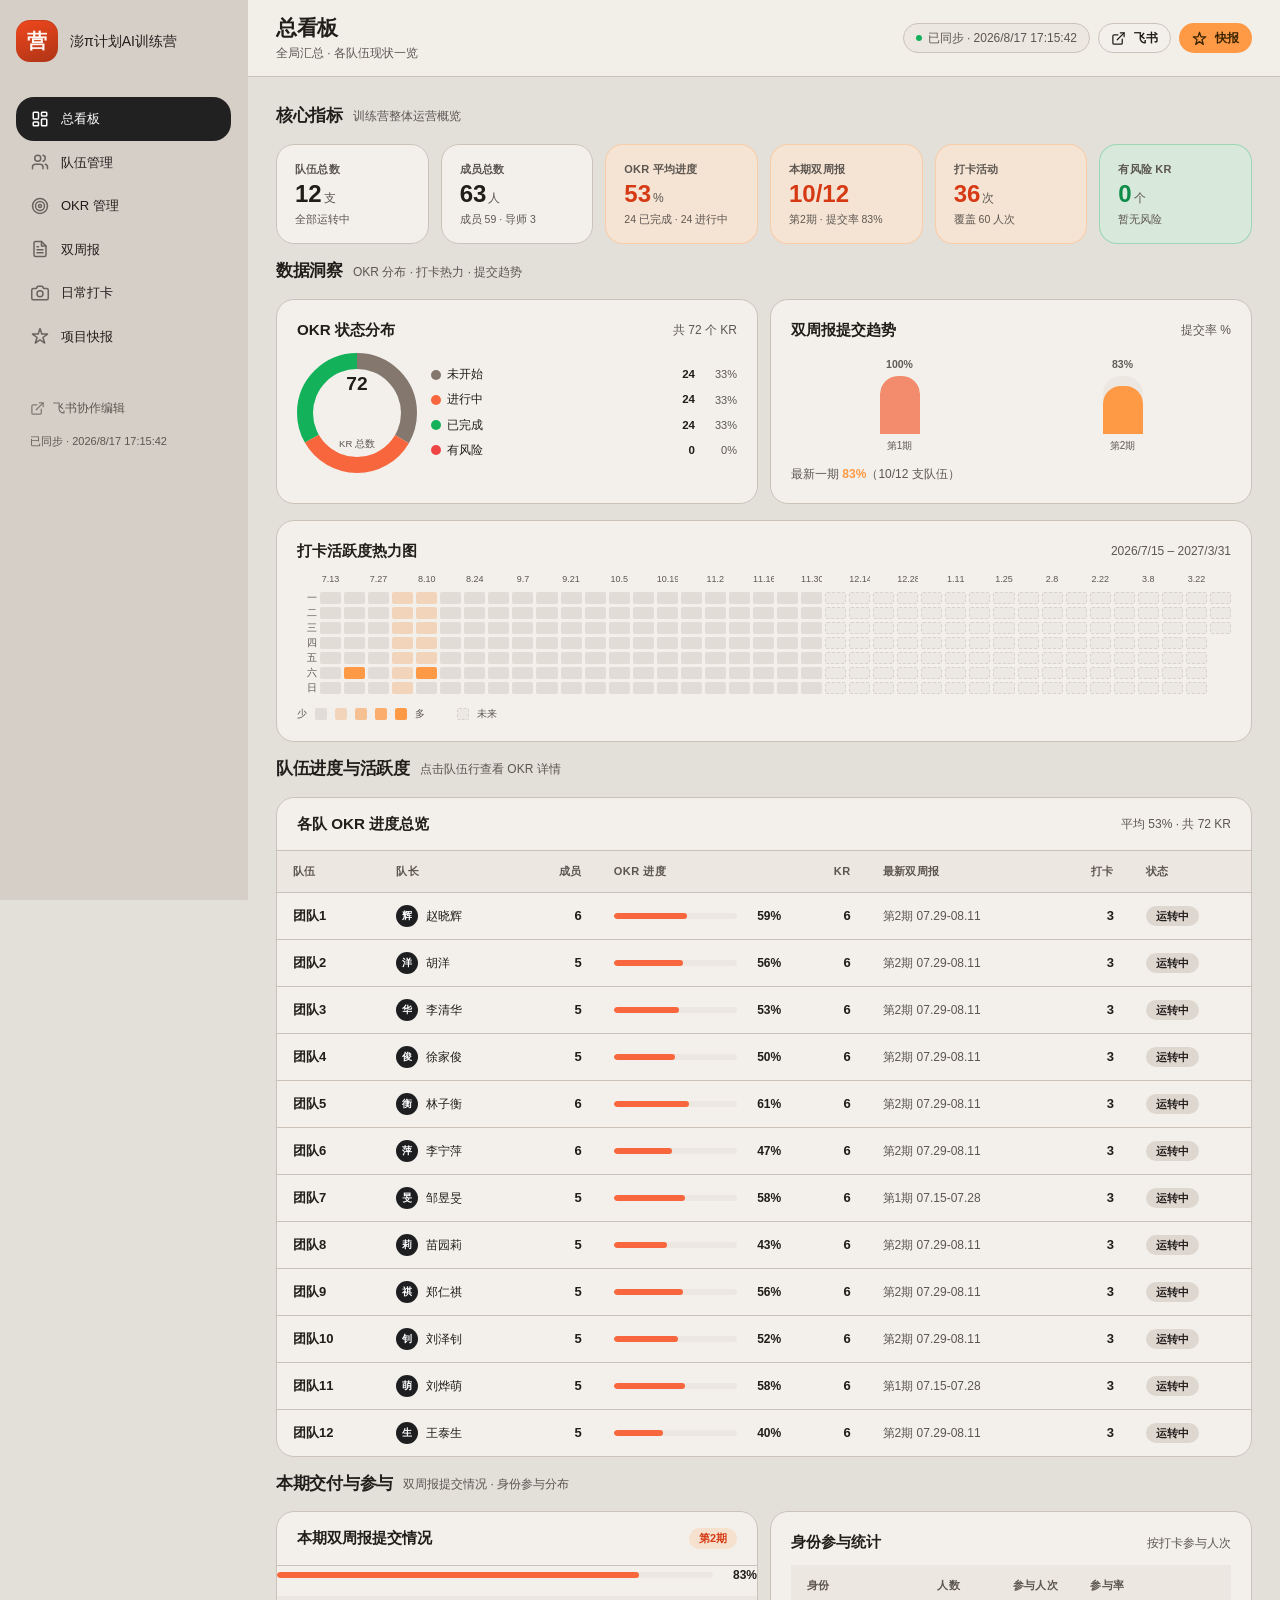
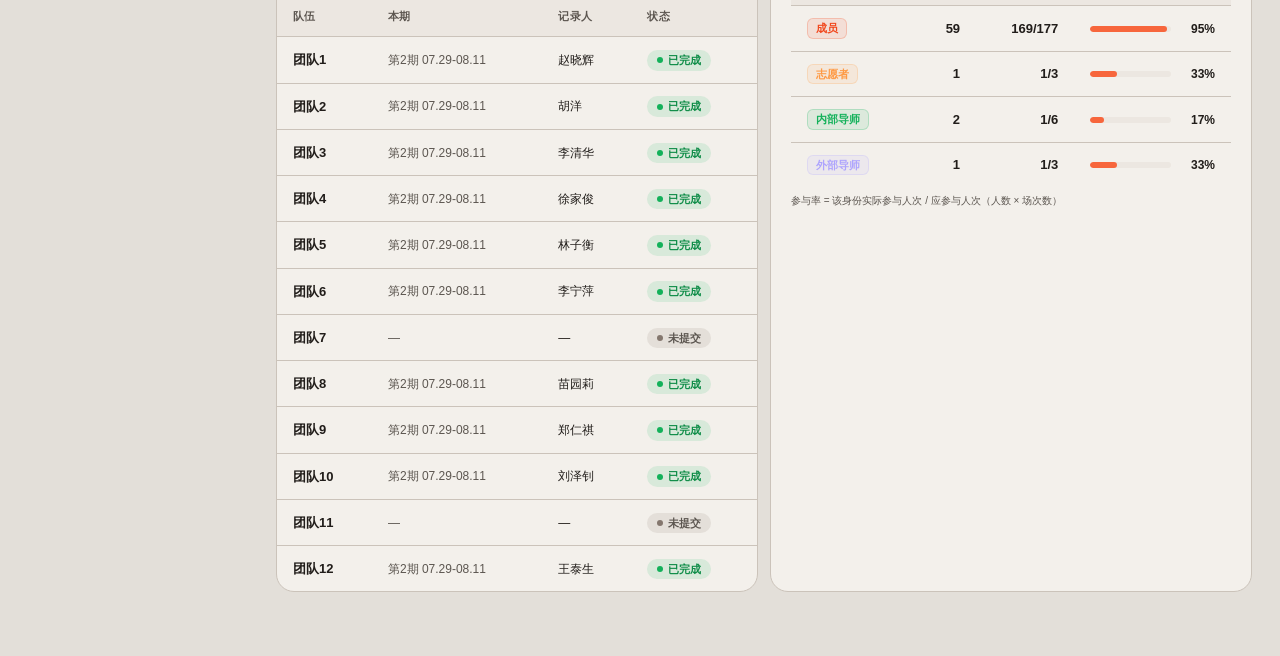
==== commit 96ce59f5: "fix: app.js 引用加版本参数破除浏览器缓存（照片点击无反应根因）+ 手册链接换行/权限提示/风险措辞/标题字号" ====
--- a/index.html
+++ b/index.html
@@ -8,7 +8,7 @@
 </head>
 <body>
 <script src="assets/js/data.js"></script>
-<script src="assets/js/app.js"></script>
+<script src="assets/js/app.js?v=11"></script>
 <script>
 (function () {
   const view = K.mount('overview', {
--- a/assets/css/kanban.css
+++ b/assets/css/kanban.css
@@ -406,6 +406,14 @@
 .photo-grid { display: grid; grid-template-columns: repeat(auto-fill, minmax(88px, 1fr)); gap: 8px; }
 .photo-thumb { aspect-ratio: 4 / 3; border-radius: var(--radius); background: linear-gradient(135deg, color-mix(in srgb, var(--primary) 4%, var(--card)), color-mix(in srgb, var(--chart-5) 6%, var(--card))); display: grid; place-items: center; color: color-mix(in srgb, var(--muted-foreground) 45%, transparent); border: 1px solid var(--border); position: relative; overflow: hidden; }
 .photo-thumb svg { width: 20px; height: 20px; opacity: 0.45; }
+.photo-thumb .ph-name { position: absolute; inset: auto 4px 4px; font-size: 10px; line-height: 1.3; max-height: 2.6em; overflow: hidden; text-align: center; color: color-mix(in srgb, var(--muted-foreground) 75%, transparent); }
+.photo-link { aspect-ratio: 4 / 3; border-radius: var(--radius); border: 1px solid var(--border); overflow: hidden; display: block; background: var(--muted); position: relative; }
+.photo-link .photo-img { width: 100%; height: 100%; object-fit: cover; display: block; transition: transform 0.16s; }
+.photo-link:hover .photo-img { transform: scale(1.05); }
+.photo-link .ph-fallback { display: none; }
+.photo-link.no-img .ph-fallback { position: absolute; inset: 0; display: grid; place-items: center; align-content: center; gap: 4px; padding: 4px; text-align: center; background: linear-gradient(135deg, color-mix(in srgb, var(--primary) 4%, var(--card)), color-mix(in srgb, var(--chart-5) 6%, var(--card))); }
+.photo-link.no-img .ph-fallback svg { width: 18px; height: 18px; opacity: 0.5; }
+.photo-link.no-img .ph-fallback i { font-style: normal; font-size: 10px; line-height: 1.3; max-height: 2.6em; overflow: hidden; color: color-mix(in srgb, var(--muted-foreground) 75%, transparent); }
 
 /* ---------- 标签页 ---------- */
 .tabs { display: flex; gap: 4px; padding: 4px; background: var(--muted); border-radius: var(--radius); margin-bottom: 16px; width: fit-content; }
